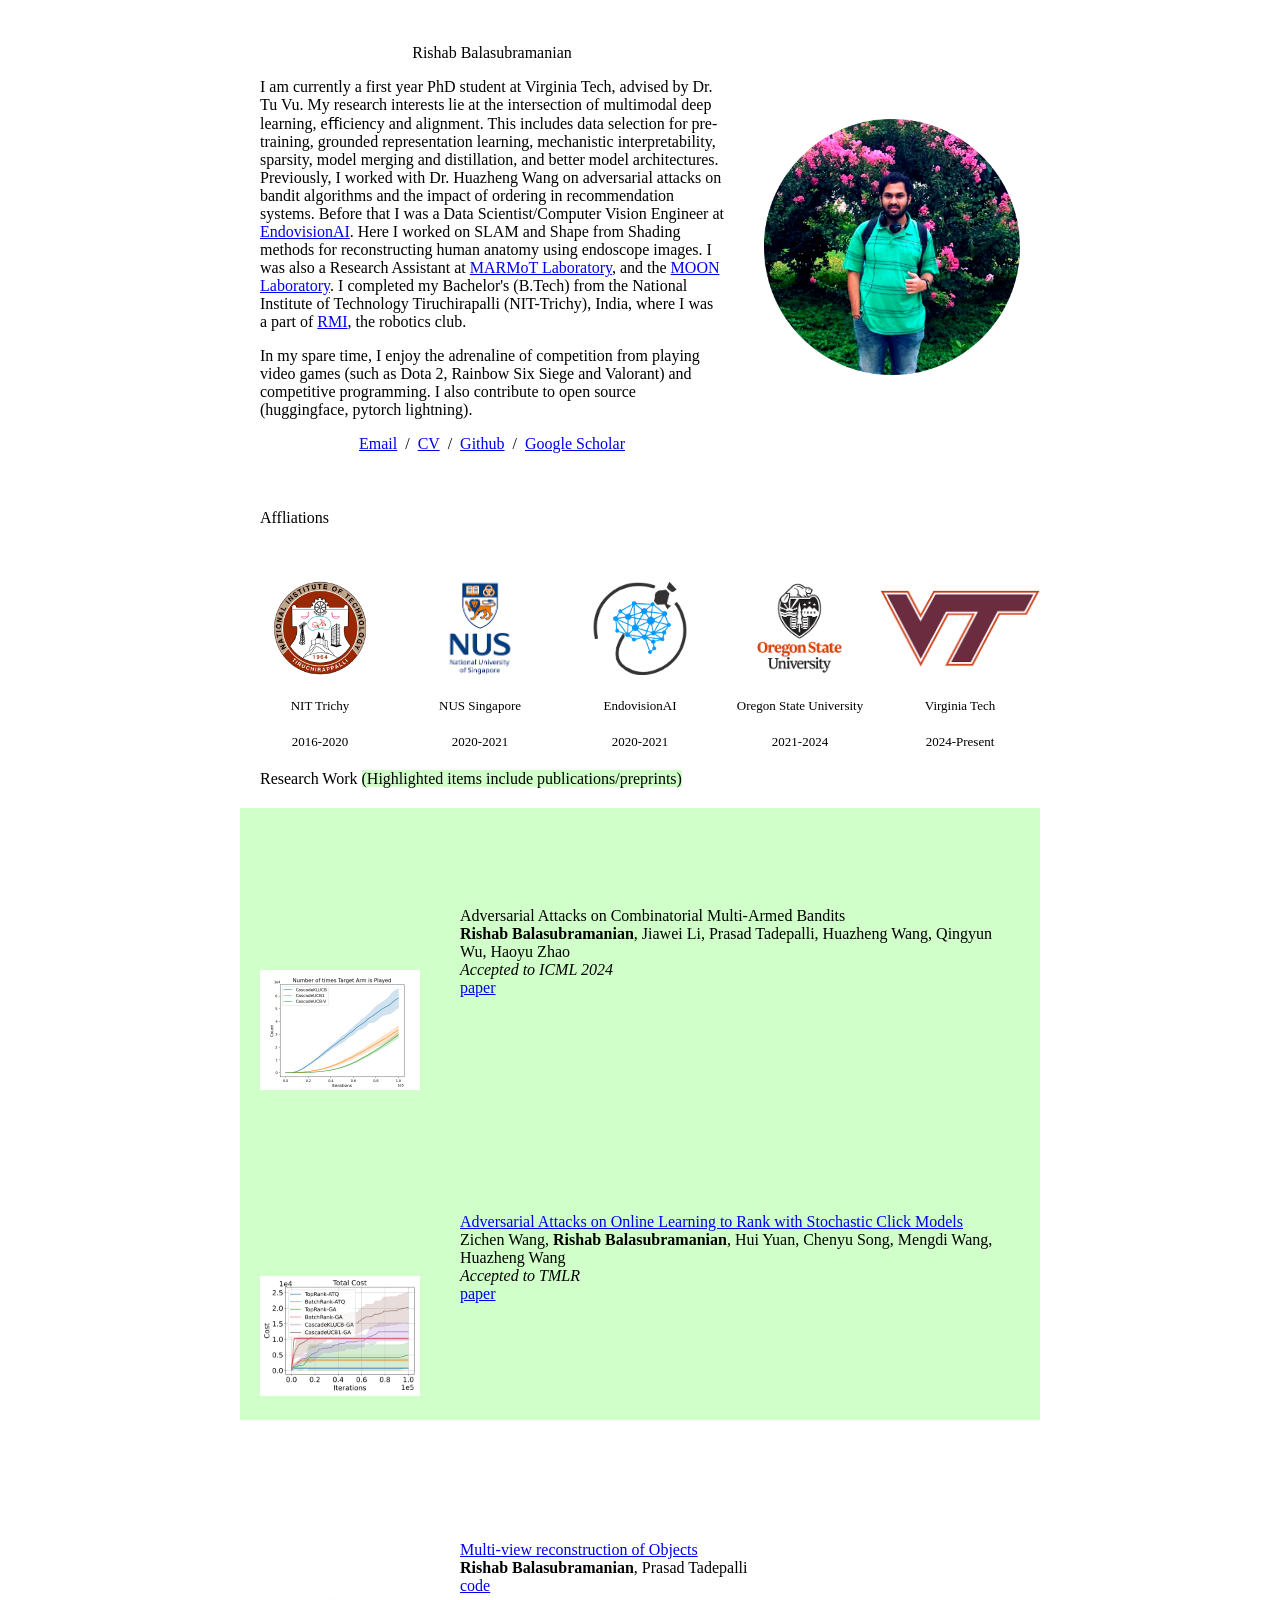
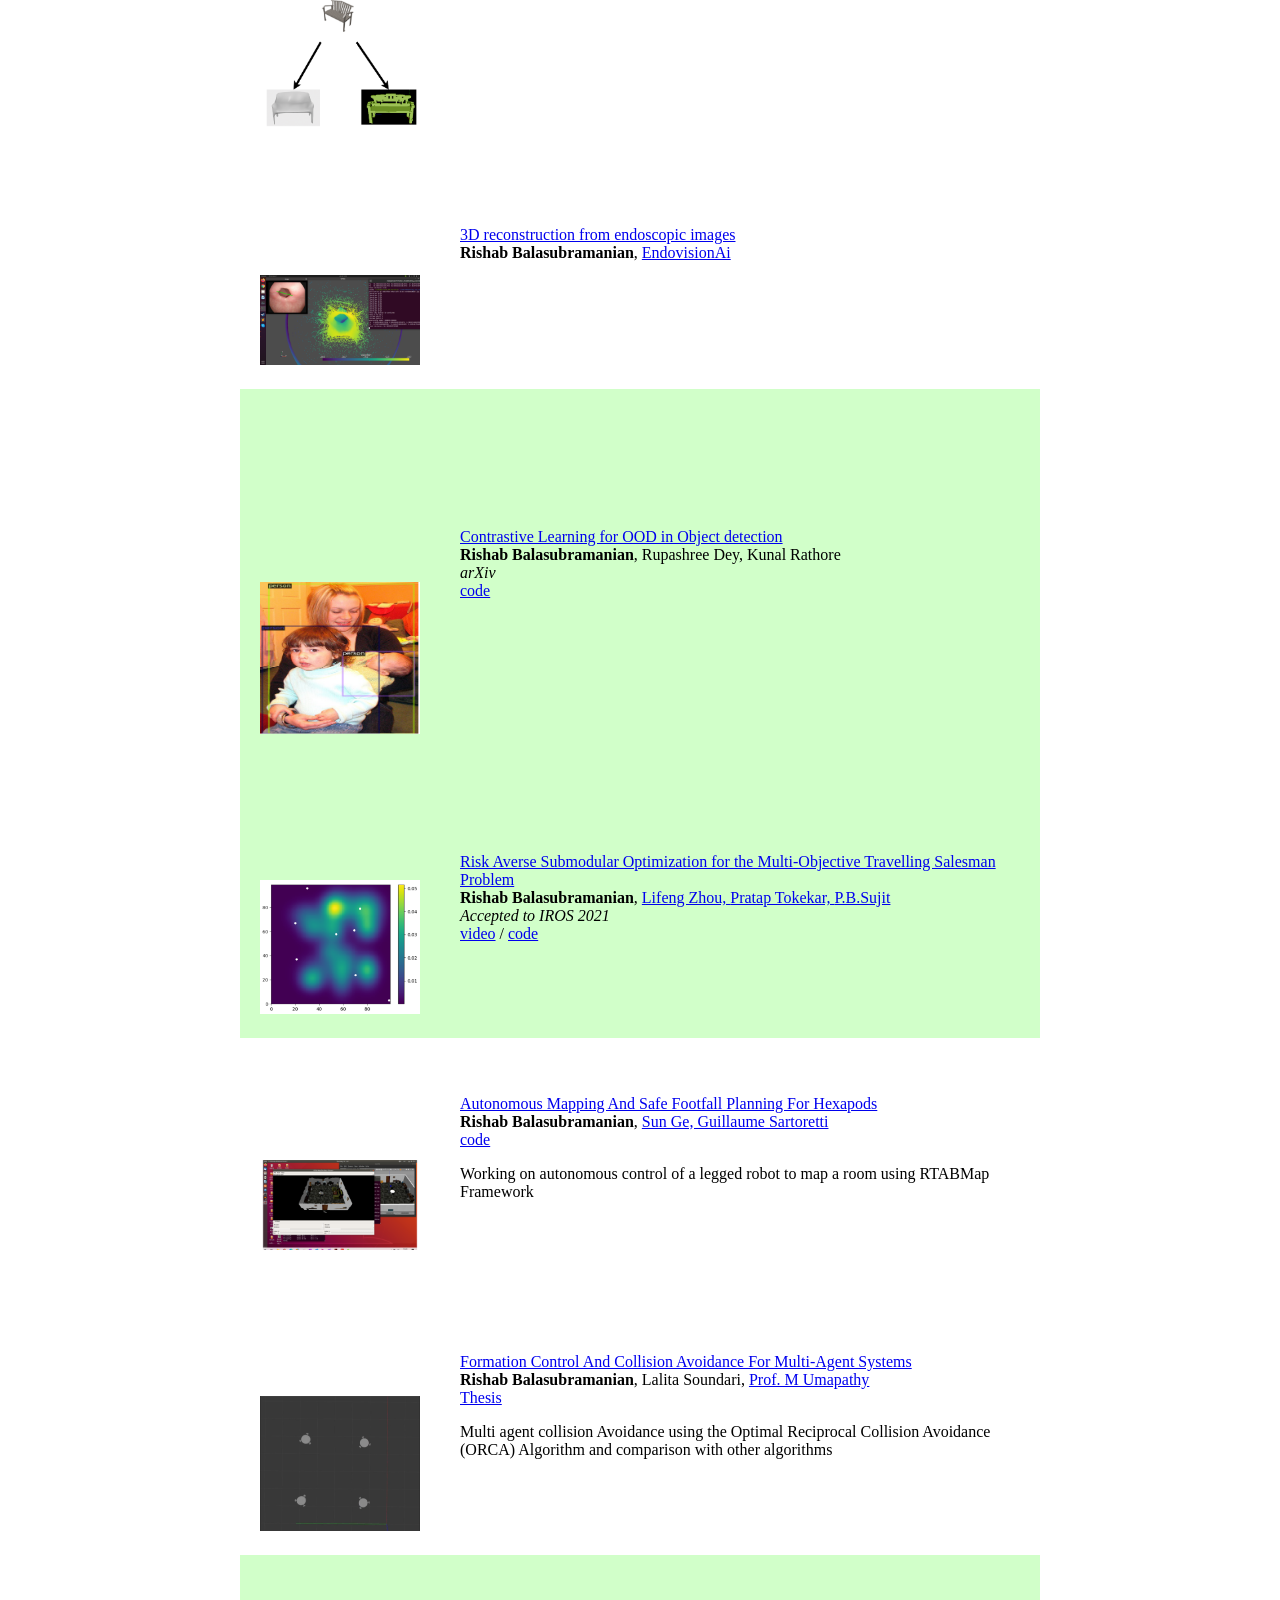
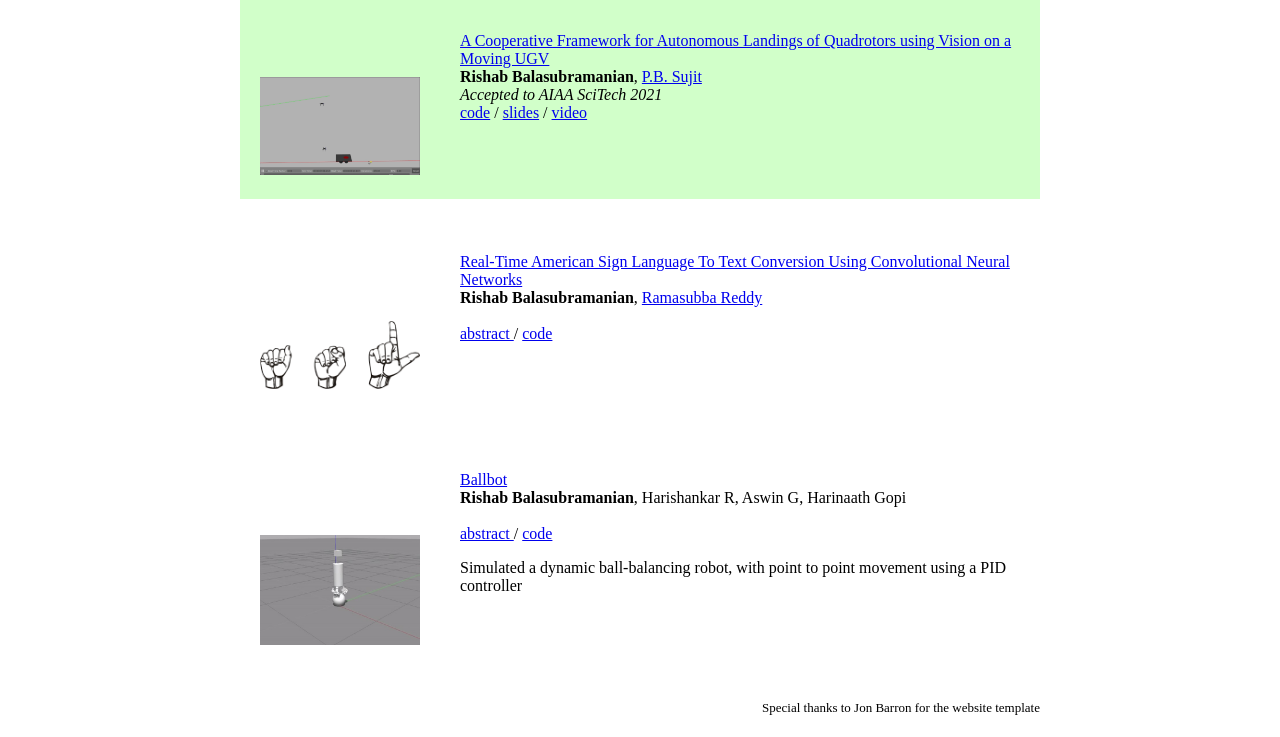
==== index.html @ e4af72b2 "Oct 14 2024" ====
<!DOCTYPE HTML>
<html lang="en"><head><meta http-equiv="Content-Type" content="text/html; charset=UTF-8">

  <title>Rishab Balasubramanian</title>

  <meta name="author" content="Rishab Balasubramanian">
  <meta name="viewport" content="width=device-width, initial-scale=1">

  <link rel="stylesheet" type="text/css" href="stylesheet.css">
  <!-- <link rel="icon" type="image/jpg" href="images/logo.jpg"> -->
</head>

<body>
  <table style="width:100%;max-width:800px;border:0px;border-spacing:0px;border-collapse:separate;margin-right:auto;margin-left:auto;"><tbody>
    <tr style="padding:0px">
      <td style="padding:0px">


        <!-- INTRO -->
        <table style="width:100%;border:0px;border-spacing:0px;border-collapse:separate;margin-right:auto;margin-left:auto;"><tbody>
          <tr style="padding:0px">
            <td style="padding:2.5%;width:63%;vertical-align:middle">
              <p style="text-align:center">
                <name>Rishab Balasubramanian</name>
              </p>
              <p>
                I am currently a first year PhD student at Virginia Tech, advised by Dr. Tu Vu. My research interests lie at the intersection of multimodal deep learning, eﬀiciency and alignment. This includes data selection for pre-training, grounded representation learning, mechanistic interpretability, sparsity, model merging and distillation, and better model architectures. Previously, I worked with Dr. Huazheng Wang on adversarial attacks on bandit algorithms and the impact of ordering in recommendation systems. Before that I was a Data Scientist/Computer Vision Engineer at <a href="https://endovisionai.com/">EndovisionAI</a>. Here I worked on SLAM and Shape from Shading methods for reconstructing human anatomy using endoscope images. I was also a Research Assistant at <a href="https://www.marmotlab.org/">MARMoT Laboratory</a>, and the <a href="https://sites.google.com/view/m00nlab/home?authuser=0">MOON Laboratory</a>. I completed my Bachelor's (B.Tech) from the National Institute of Technology Tiruchirapalli (NIT-Trichy), India, where I was a part of <a href="http://rmi.nitt.edu/">RMI</a>, the robotics club.
              </p>

              <p>
                In my spare time, I enjoy the adrenaline of competition from playing video games (such as Dota 2, Rainbow Six Siege and Valorant) and competitive programming. I also contribute to open source (huggingface, pytorch lightning).
              </p>
              <p style="text-align:center">
                <a href="mailto:rishab.edu@gmail.com">Email</a> &nbsp/&nbsp
                <a href="data/Resume_OnePage.pdf">CV</a> &nbsp/&nbsp
                <a href="https://github.com/rishabbala">Github</a> &nbsp/&nbsp
                <a href="https://scholar.google.com/citations?user=K5x0hwcAAAAJ&hl=en&authuser=2">Google Scholar</a>
              </p>
            </td>
            <td style="padding:2.5%;width:40%;max-width:40%">
              <a href="images/photo.png"><img style="width:100%;max-width:100%" alt="profile photo" src="images/photo-circle.png" class="hoverZoomLink"></a>
            </td>
          </tr>
        </tbody></table>


        <!-- Affliation -->
        <table style="width:100%;border:0px;border-spacing:0px;border-collapse:separate;margin-right:auto;margin-left:auto;"><tbody>
            <tr>
            <td style="padding:20px;width:100%;vertical-align:middle">
              <heading>Affliations</heading>
            </td>
          </tr>
        </tbody></table>
        
        <table align="left" width="100%" border="0" cellspacing="0" cellpadding="0">

            <tbody>
            <tr>
                <td width="20%" align="center">
                    <a href="https://www.nitt.edu/" target="_blank">
                    <img style="width:60%"  src="images/nitt.png"></a>
                </td>
                <td width="20%" align="center">
                    <a href="https://nus.edu.sg/" target="_blank">
                    <img style="width:60%"  src="images/nus.png"></a>
                </td>
                <td width="20%" align="center">
                    <a href="https://www.endovisionai.com/" target="_blank">
                    <img style="width:60%"  src="images/endovision.png"></a>
                </td>
                <td width="20%" align="center">
                    <a href="https://oregonstate.edu/" target="_blank">
                    <img style="width:60%"  src="images/osu.png"></a>
                </td>
                <td width="20%" align="center">
                  <a href="https://cs.vt.edu/" target="_blank">
                  <img style="width:100%"  src="images/vt.png"></a>
              </td>
            </tr>
            <br>
            <tr>
                <td width="20%" align="center"><font size="2">NIT Trichy<br><br>2016-2020</font></td>
                <td width="20%" align="center"><font size="2">NUS Singapore<br><br>2020-2021</font></td>
                <td width="20%" align="center"><font size="2">EndovisionAI<br><br>2020-2021</font></td>
                <td width="20%" align="center"><font size="2">Oregon State University<br><br>2021-2024</font></td>
                <td width="20%" align="center"><font size="2">Virginia Tech<br><br>2024-Present</font></td>
            </tr>
            
            </tbody>
        </table>


        <br>
        <table style="width:100%;border:0px;border-spacing:0px;border-collapse:separate;margin-right:auto;margin-left:auto;"><tbody>
            <tr>
            <td style="padding:20px;width:100%;vertical-align:middle">
              <heading>Research Work <span style="background-color: #d1ffc9">(Highlighted items include publications/preprints)</span></heading>
            </td>
          </tr>
        </tbody></table>
        <table style="width:100%;border:0px;border-spacing:0px;border-collapse:separate;margin-right:auto;margin-left:auto;"><tbody>

          <!-- Adversarial attacks on CMAB -->
          <tr onmouseout="cmab_stop()" onmouseover="cmab_start()" bgcolor="#d1ffc9">
            <td style="padding:20px;width:25%;vertical-align:middle">
              <div class="one">
                </br>
                <div class="two" id='cmab_image'><img style="width:100%"  src="images/cmab.png"></div>
                <img src='images/cmab.png' width=100%>
              </div>
              <script type="text/javascript">
                function cmab_start() {
                  document.getElementById('cmab_image').style.opacity = "1";
                }

                function cmab_stop() {
                  document.getElementById('cmab_image').style.opacity = "0";
                }
                cmab_stop()
              </script>
            </td>
            <td style="padding:20px;width:75%;vertical-align:middle">
              <!-- <a href="https://docs.google.com/presentation/d/1_Mc6pX0z-cFMsM52XdMcctElsjqp6Ver/edit#slide=id.p1"> -->
                <papertitle>Adversarial Attacks on Combinatorial Multi-Armed Bandits</papertitle>
              </a>
              <br>
              <strong>Rishab Balasubramanian</strong>,
              Jiawei Li, Prasad Tadepalli, Huazheng Wang, Qingyun Wu, Haoyu Zhao
              <br>
              <i>Accepted to ICML 2024</i>
              <br>
              <a href="https://openreview.net/pdf?id=0tPBk24xNj">paper</a>
              <br>
              <br>
            </td>
          </tr>


          <!-- Adversarial attack on stochastic click models -->
          <tr onmouseout="ck_mode_stop()" onmouseover="ck_mode_start()" bgcolor="#d1ffc9">
            <td style="padding:20px;width:25%;vertical-align:middle">
              <div class="one">
                </br>
                <div class="two" id='ck_mode_image'><img style="width:100%"  src="images/click_model.png"></div>
                <img src='images/click_model.png' width=100%>
              </div>
              <script type="text/javascript">
                function ck_mode_start() {
                  document.getElementById('ck_mode_image').style.opacity = "1";
                }

                function ck_mode_stop() {
                  document.getElementById('ck_mode_image').style.opacity = "0";
                }
                ck_mode_stop()
              </script>
            </td>
            <td style="padding:20px;width:75%;vertical-align:middle">
              <a href="https://arxiv.org/abs/2305.19218">
                <papertitle>Adversarial Attacks on Online Learning to Rank with Stochastic Click Models</papertitle>
              </a>
              <br>Zichen Wang, 
              <strong>Rishab Balasubramanian</strong>,
              Hui Yuan, Chenyu Song, Mengdi Wang, Huazheng Wang
              <br>
              <i>Accepted to TMLR</i>
              <br>
              <a href="https://openreview.net/pdf?id=BKwGowR0Bt">paper</a>
              <br>
              <br>
            </td>
          </tr>


          <!-- Mesh/Voxel Gen -->
          <tr onmouseout="mvr_stop()" onmouseover="mvr_start()">
            <td style="padding:20px;width:25%;vertical-align:middle">
              <div class="one">
                </br>
                <div class="two" id='mvr_image'><img style="width:100%"  src="images/3dr2n2_2.png"></div>
                <img src='images/3dr2n2_2.png' width=100%>
              </div>
              <script type="text/javascript">
                function mvr_start() {
                  document.getElementById('mvr_image').style.opacity = "1";
                }

                function mvr_stop() {
                  document.getElementById('mvr_image').style.opacity = "0";
                }
                mvr_stop()
              </script>
            </td>
            <td style="padding:20px;width:75%;vertical-align:middle">
              <a href="https://docs.google.com/presentation/d/1_Mc6pX0z-cFMsM52XdMcctElsjqp6Ver/edit#slide=id.p1">
                <papertitle>Multi-view reconstruction of Objects</papertitle>
              </a>
              <br>
              <strong>Rishab Balasubramanian</strong>,
              Prasad Tadepalli
              <br>
              <a href="https://github.com/rishabbala/Pytorch-3D-R2N2">code</a>
              <br>
              <br>
              <br>
            </td>
          </tr>

          <!-- 3D reconstruction -->
          <tr onmouseout="recon_stop()" onmouseover="recon_start()">
            <td style="padding:20px;width:25%;vertical-align:middle">
              <div class="one">
                </br>
                <div class="two" id='recon_image'><video  width="100%"  muted autoplay loop>
                <source src="images/recon_demo.mp4" type="video/mp4">
                Your browser does not support the video tag.
                </video></div>
                <img src='images/recon.png' width=100%>
              </div>
              <script type="text/javascript">
                function recon_start() {
                  document.getElementById('recon_image').style.opacity = "1";
                }

                function recon_stop() {
                  document.getElementById('recon_image').style.opacity = "0";
                }
                recon_stop()
              </script>
            </td>
            <td style="padding:20px;width:75%;vertical-align:middle">
              <a href="webpages/3d_recon.html">
                <papertitle>3D reconstruction from endoscopic images</papertitle>
              </a>
              <br>
              <strong>Rishab Balasubramanian</strong>,
              <a href="https://endovisionai.com/">EndovisionAi</a>
              <br>
              <br>
              <br>
              <br>
            </td>
          </tr>


          <!-- Contrastive Learning for OOD in Object detection -->
          <tr onmouseout="contrastive_stop()" onmouseover="contrastive_start()" bgcolor="#d1ffc9">
            <td style="padding:20px;width:25%;vertical-align:middle">
              <div class="one">
                </br>
                <div class="two" id='contrastive_image'><img style="width:100%"  src="images/contrastive.png"></div>
                <img src='images/contrastive.png' width=100%>
              </div>
              <script type="text/javascript">
                function contrastive_start() {
                  document.getElementById('contrastive_image').style.opacity = "1";
                }

                function contrastive_stop() {
                  document.getElementById('contrastive_image').style.opacity = "0";
                }
                contrastive_stop()
              </script>
            </td>
            <td style="padding:20px;width:75%;vertical-align:middle">
              <a href="https://arxiv.org/abs/2208.06083">
                <papertitle>Contrastive Learning for OOD in Object detection</papertitle>
              </a>
              <br>
              <strong>Rishab Balasubramanian</strong>,
              Rupashree Dey, Kunal Rathore
              <br>
              <i>arXiv</i>
              <br>
              <a href="https://github.com/rishabbala/Contrastive_Learning_For_Object_Detection">code</a>
              <br>
              <br>
            </td>
          </tr>


          <!-- Risk Aware TSP -->
          <tr onmouseout="tsp_stop()" onmouseover="tsp_start()" bgcolor="#d1ffc9">
            <td style="padding:20px;width:25%;vertical-align:middle">
              <div class="one">
                </br>
                <div class="two" id='tsp_image'><video  width="100%" muted autoplay loop>
                <source src="images/tsp.mp4" type="video/mp4">
                Your browser does not support the video tag.
                </video></div>
                <img src='images/tsp.png' width=100%>
              </div>
              <script type="text/javascript">
                function tsp_start() {
                  document.getElementById('tsp_image').style.opacity = "1";
                }

                function tsp_stop() {
                  document.getElementById('tsp_image').style.opacity = "0";
                }
                tsp_stop()
              </script>
            </td>
            <td style="padding:20px;width:75%;vertical-align:middle">
              <a href="https://arxiv.org/abs/2011.01095">
                <papertitle>Risk Averse Submodular Optimization for the Multi-Objective Travelling Salesman Problem</papertitle>
              </a>
              <br>
              <strong>Rishab Balasubramanian</strong>,
              <a href="https://lfzhou917.github.io/">Lifeng Zhou, </a>
              <a href="https://tokekar.com/">Pratap Tokekar, </a>
              <a href="https://eecs.iiserb.ac.in/faculty_profile.php?id=OQ==&lname=c3VqaXQ=">P.B.Sujit</a>
              <br>
              <em>Accepted to IROS 2021</em>
              <br>
              <a href="https://drive.google.com/file/d/1enEaAZZIVq4uoyVOR9-MiQPVb8u8MLgB/view?usp=drive_link">video</a> /
              <a href="https://github.com/rishabbala/Risk-Aware-TSP">code</a>
          </tr>

          <!-- Hexapod -->
          <tr onmouseout="rtab_stop()" onmouseover="rtab_start()">
            <td style="padding:20px;width:25%;vertical-align:middle">
              <div class="one">
                </br>
                <div class="two" id='rtab_image'><video  width="100%"  muted autoplay loop>
                <source src="images/rtabmap.mp4" type="video/mp4">
                Your browser does not support the video tag.
                </video></div>
                <img src='images/rtabmap1.png' width=100%>
              </div>
              <script type="text/javascript">
                function rtab_start() {
                  document.getElementById('rtab_image').style.opacity = "1";
                }

                function rtab_stop() {
                  document.getElementById('rtab_image').style.opacity = "0";
                }
                rtab_stop()
              </script>
            </td>
            <td style="padding:20px;width:75%;vertical-align:middle">
              <a href="webpages/rtabmap.html">
                <papertitle>Autonomous Mapping And Safe Footfall Planning For Hexapods</papertitle>
              </a>
              <br>
              <strong>Rishab Balasubramanian</strong>,
              <a href="https://www.marmotlab.org/people.html">Sun Ge, Guillaume Sartoretti</a>
              <br>
              <a href="https://github.com/Bibbidi-Babbidi-Boo/Hexapod-SLAM">code</a>
              <br>
              <p>Working on autonomous control of a legged robot to map a room using RTABMap Framework</p>
            </td>
          </tr>

          <!-- ORCA -->
          <tr onmouseout="orca_stop()" onmouseover="orca_start()">
            <td style="padding:20px;width:25%;vertical-align:middle">
              <div class="one">
              </br>
                <div class="two" id='orca_image'><video width=100%  muted autoplay loop>
                <source src="images/4_bot.mp4" type="video/mp4">
                Your browser does not support the video tag.
                </video></div>
                <img src='images/4_bot.png' width="100%">
              </div>
              <script type="text/javascript">
                function orca_start() {
                  document.getElementById('orca_image').style.opacity = "1";
                }

                function orca_stop() {
                  document.getElementById('orca_image').style.opacity = "0";
                }
                orca_stop()
              </script>
            </td>
            <td style="padding:20px;width:75%;vertical-align:middle">
              <a href="webpages/orca.html">
                <papertitle>Formation Control And Collision Avoidance For Multi-Agent Systems</papertitle>
              </a>
              <br>
              <strong>Rishab Balasubramanian</strong>,
              <a>Lalita Soundari</a>,
              <a href="https://www.nitt.edu/home/academics/departments/ice/faculty/professors/umapathy/">Prof. M Umapathy</a>
              <br>
              <a href="https://github.com/Bibbidi-Babbidi-Boo/Swarm_formation_control/blob/master/main.pdf">Thesis</a>
              <p></p>
              <p>Multi agent collision Avoidance using the Optimal Reciprocal Collision Avoidance (ORCA) Algorithm and comparison with other algorithms</p>
            </td>
          </tr>

          <!-- SDRE -->
          <tr onmouseout="sdre_stop()" onmouseover="sdre_start()"  bgcolor="#d1ffc9">
            <td style="padding:20px;width:25%;vertical-align:middle">
              <div class="one">
                </br>
                <div class="two" id='sdre_image'><video  width="100%" muted autoplay loop>
                <source src="images/two_agent_land_no_crash_20.mp4" type="video/mp4">
                Your browser does not support the video tag.
                </video></div>
                <img src='images/two_agent_no_crash.png' width=100%>
              </div>
              <script type="text/javascript">
                function sdre_start() {
                  document.getElementById('sdre_image').style.opacity = "1";
                }

                function sdre_stop() {
                  document.getElementById('sdre_image').style.opacity = "0";
                }
                sdre_stop()
              </script>
            </td>
            <td style="padding:20px;width:75%;vertical-align:middle">
              <a href="https://arc.aiaa.org/doi/abs/10.2514/6.2021-1880">
                <papertitle>A Cooperative Framework for Autonomous Landings of Quadrotors using Vision on a Moving UGV</papertitle>
              </a>
              <br>
              <strong>Rishab Balasubramanian</strong>,
              <a href="https://eecs.iiserb.ac.in/faculty_profile.php?id=OQ==&lname=c3VqaXQ=">P.B. Sujit</a>
              <br>
              <em>Accepted to AIAA SciTech 2021</em>
              <br>
              <a href="https://github.com/Bibbidi-Babbidi-Boo/SDRE-based-Cooperative-UAV-Landing-on-High-speed-targets">code</a> /
              <a href="https://drive.google.com/file/d/1cGH-qz4Ma5or8YGSOUNxVn9yl9IOdUs9/view?usp=drive_link">slides</a> /
              <a href="https://drive.google.com/file/d/1xKIcKVUNTNxpr2m7UbXNa72MOtT5KCh7/view?usp=drive_link">video</a>
            </td>
          </tr>

          <!-- ASL -->
          <tr onmouseout="asl_stop()" onmouseover="asl_start()">
            <td style="padding:20px;width:25%;vertical-align:middle">
              <div class="one">
              </br>
                <div class="two" id='asl_image'><video width=160  muted autoplay loop>
                <source src="images/asl_clear_back.mp4" type="video/mp4">
                Your browser does not support the video tag.
                </video></div>
                <img src='images/asl.png' width="160">
              </div>
              <script type="text/javascript">
                function asl_start() {
                  document.getElementById('asl_image').style.opacity = "1";
                }

                function asl_stop() {
                  document.getElementById('asl_image').style.opacity = "0";
                }
                asl_stop()
              </script>
            </td>
            <td style="padding:20px;width:75%;vertical-align:middle">
              <a href="webpages/asl.html">
                <papertitle>Real-Time American Sign Language To Text Conversion Using Convolutional Neural Networks</papertitle>
              </a>
              <br>
              <strong>Rishab Balasubramanian</strong>,
              <a href="http://apm.iitm.ac.in/biomedical/prof.Reddy/index.html">Ramasubba Reddy</a>
              <br>
              <br>
              <a href="https://drive.google.com/file/d/1RuTZp9CnLjQAjBO49qSd_nImj2liiyG4/view?usp=sharing">abstract </a>/
              <a href="https://github.com/Bibbidi-Babbidi-Boo/ASL-Text-Converter">code</a>
              <p></p>
            </td>
          </tr>

          <tr onmouseout="bb_stop()" onmouseover="bb_start()">
            <td style="padding:20px;width:25%;vertical-align:middle">
              <div class="one">
              </br>
                <div class="two" id='bb_image'><video width=160  muted autoplay loop>
                <source src="images/bb1.mp4" type="video/mp4">
                Your browser does not support the video tag.
                </video></div>
                <img src='images/bb2.jpg' width="160"; height="110">
              </div>
              <script type="text/javascript">
                function bb_start() {
                  document.getElementById('bb_image').style.opacity = "1";
                }

                function bb_stop() {
                  document.getElementById('bb_image').style.opacity = "0";
                }
                bb_stop()
              </script>
            </td>
            <td style="padding:20px;width:75%;vertical-align:middle">
              <a href="webpages/bb.html">
                <papertitle>Ballbot</papertitle>
              </a>
              <br>
              <strong>Rishab Balasubramanian</strong>,
              <a>Harishankar R, Aswin G, Harinaath Gopi</a>
              <br>
              <br>
              <a href="https://drive.google.com/file/d/1MpAlcpipBu6FWh2BvEPapxPjTp6kdsql/view?usp=sharing">abstract </a>/
              <a href="https://github.com/Bibbidi-Babbidi-Boo/Ballbot">code</a>
              <p></p>
              <p>Simulated a dynamic ball-balancing robot, with point to point movement using a PID controller</p>
            </td>
          </tr>

        </tbody></table>
        <table style="width:100%;border:0px;border-spacing:0px;border-collapse:separate;margin-right:auto;margin-left:auto;"><tbody>
          <tr>
            <td style="padding:0px">
              <br>
              <p style="text-align:right;font-size:small;">
                Special thanks to Jon Barron for the website template
              </p>
            </td>
          </tr>
        </tbody></table>
      </td>
    </tr>
  </table>
</body>

</html>
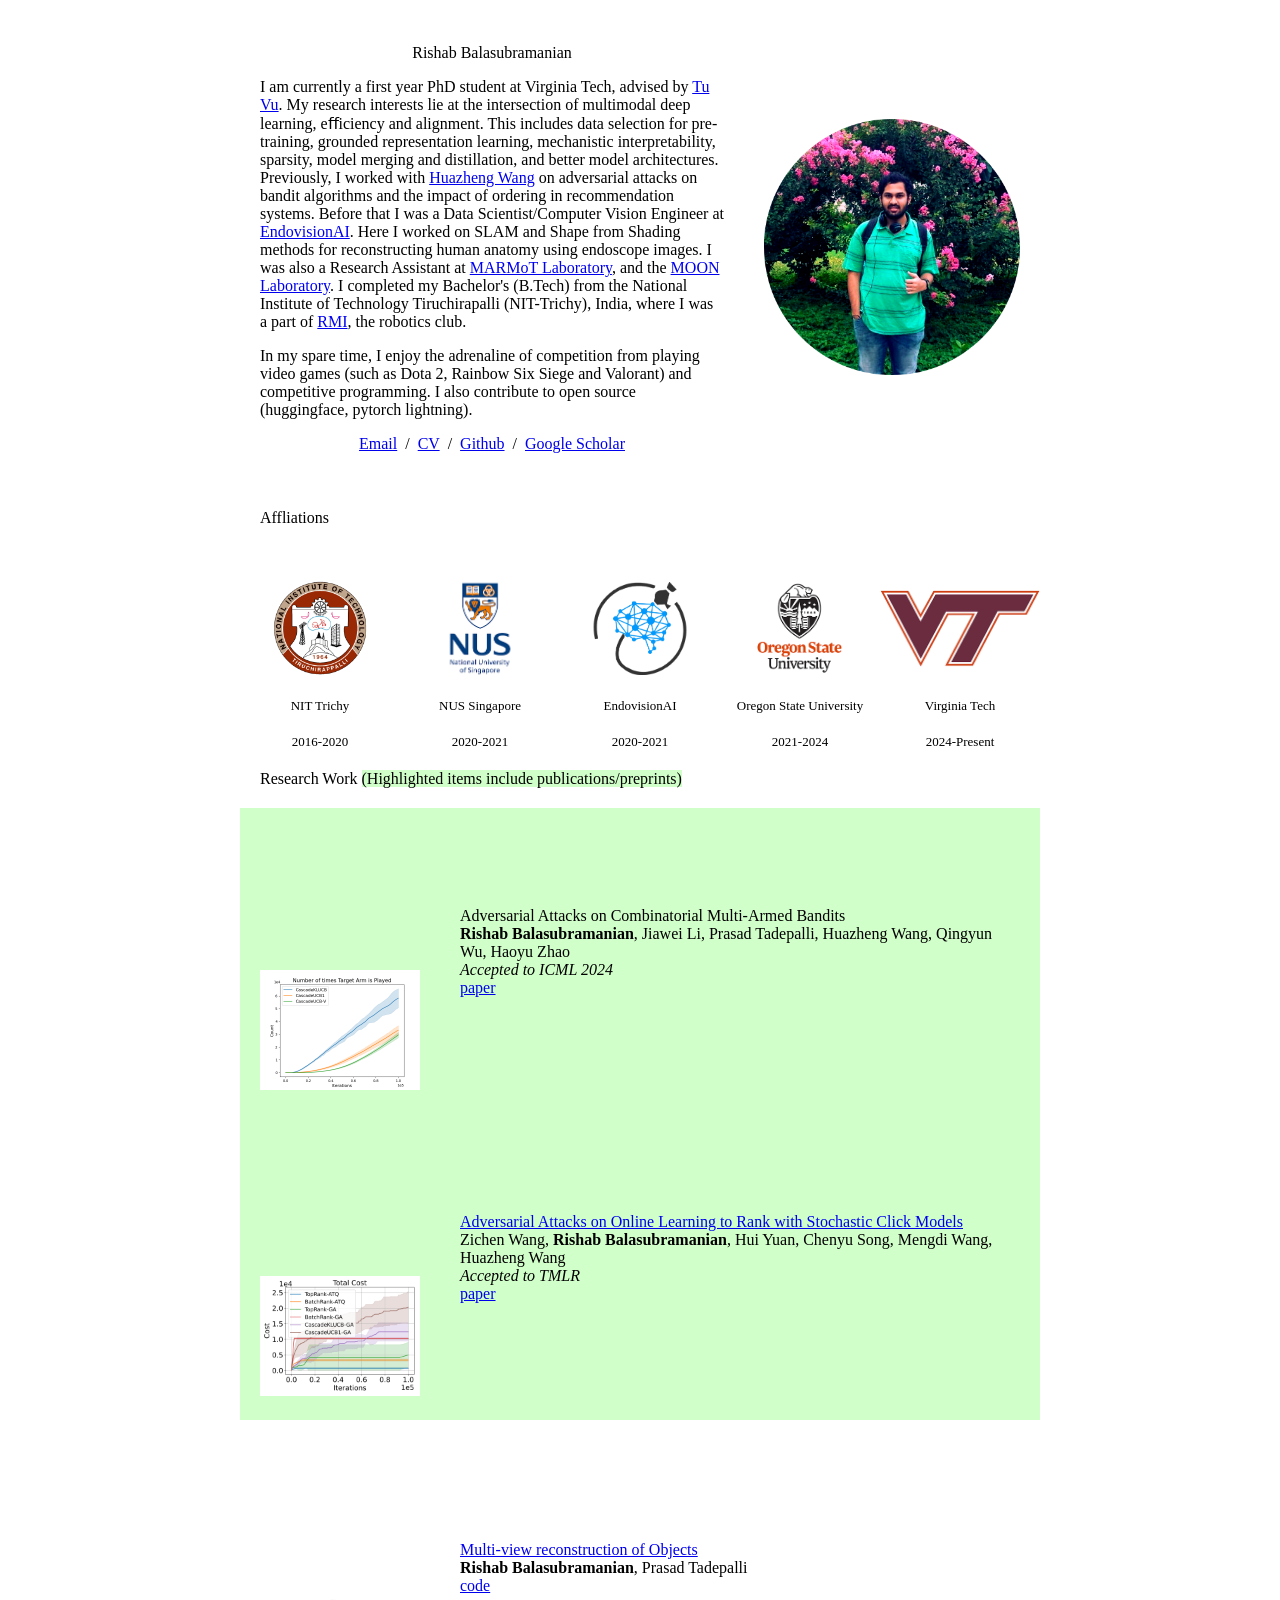
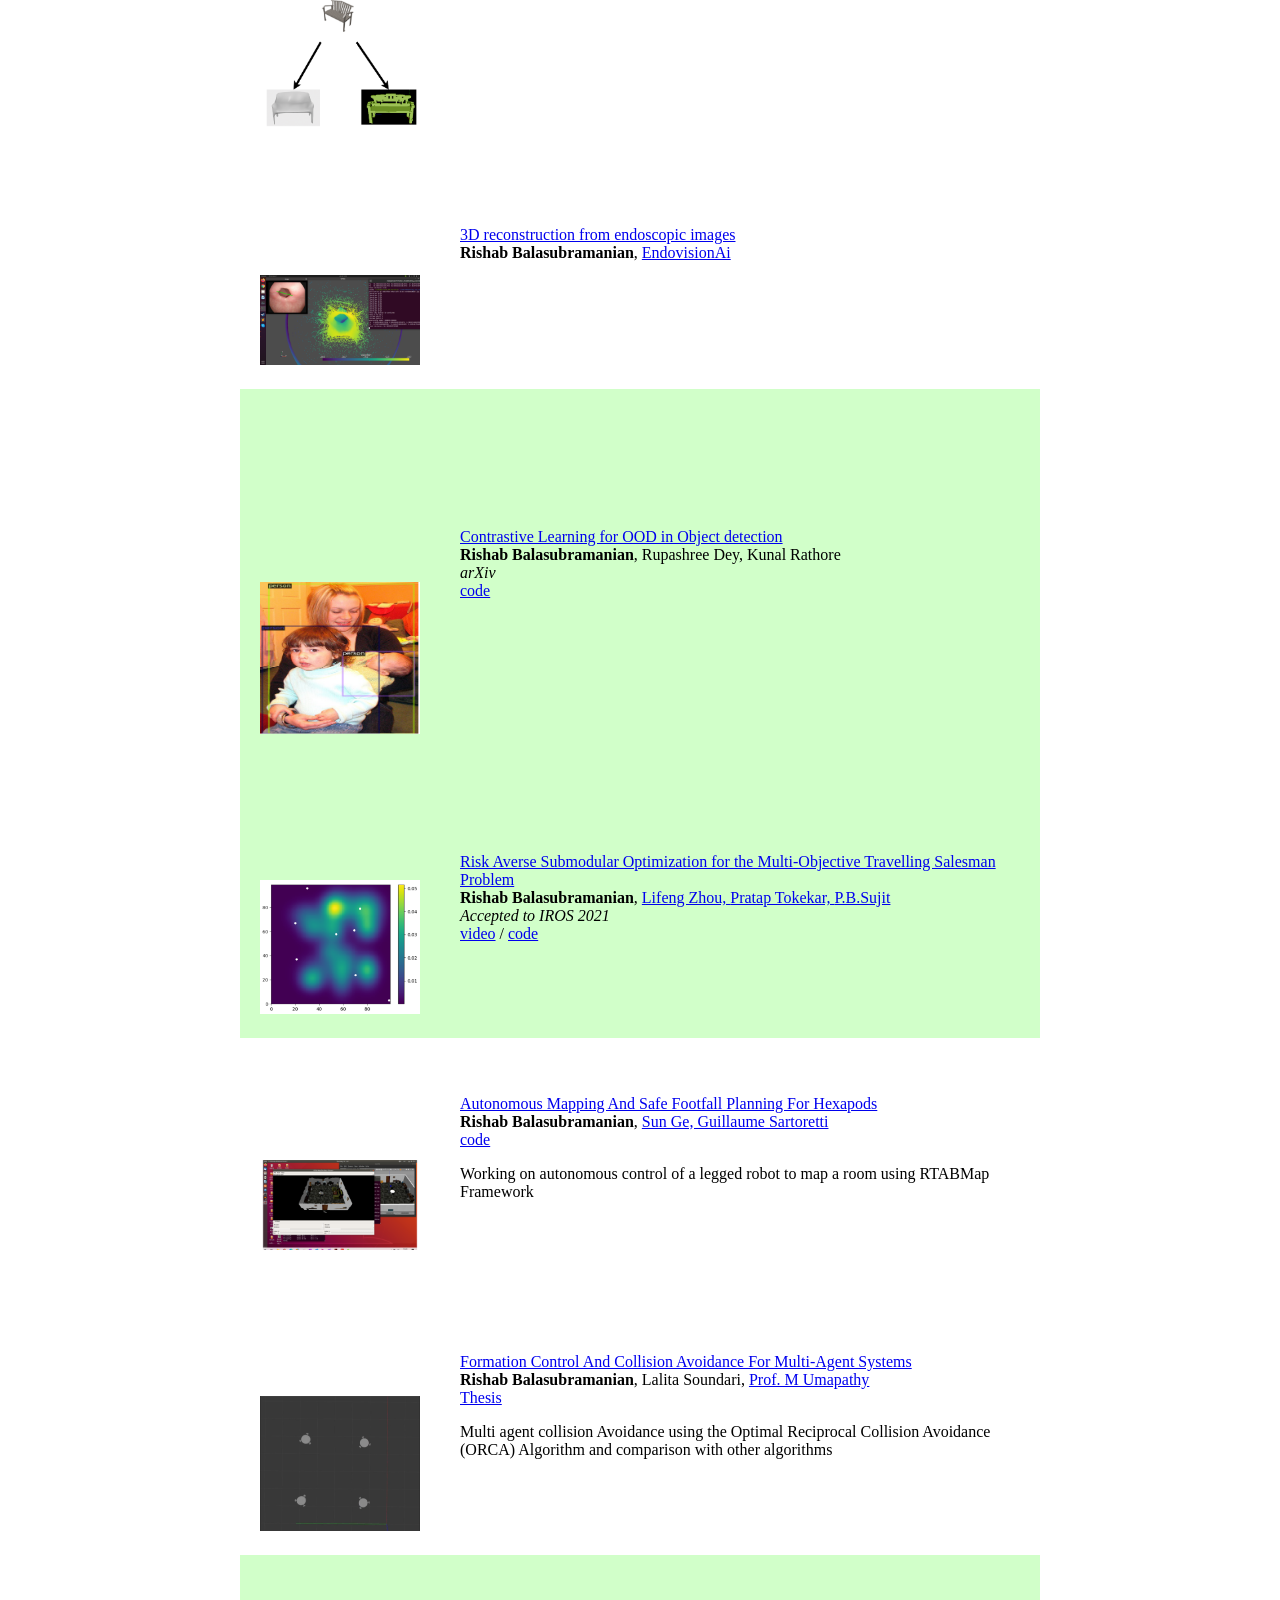
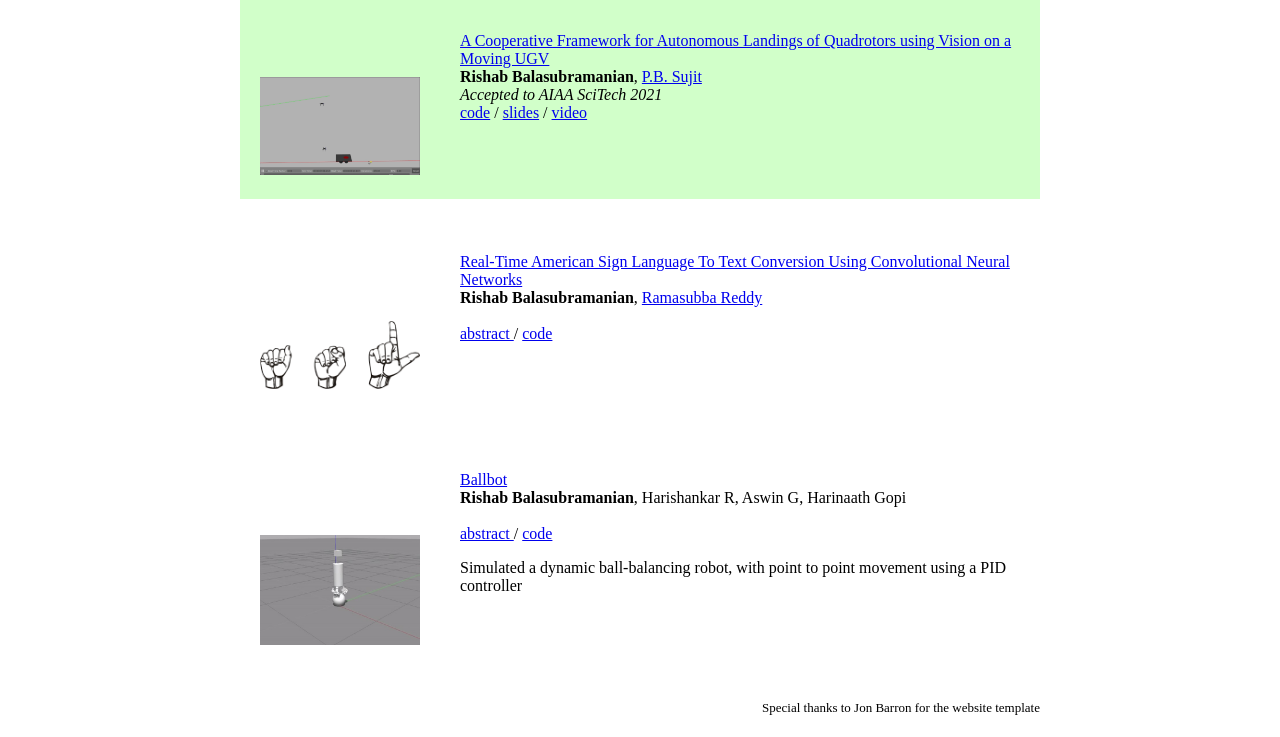
==== commit ddb14efd: "Oct 14 2024" ====
--- a/index.html
+++ b/index.html
@@ -24,7 +24,7 @@
                 <name>Rishab Balasubramanian</name>
               </p>
               <p>
-                I am currently a first year PhD student at Virginia Tech, advised by Dr. Tu Vu. My research interests lie at the intersection of multimodal deep learning, eﬀiciency and alignment. This includes data selection for pre-training, grounded representation learning, mechanistic interpretability, sparsity, model merging and distillation, and better model architectures. Previously, I worked with Dr. Huazheng Wang on adversarial attacks on bandit algorithms and the impact of ordering in recommendation systems. Before that I was a Data Scientist/Computer Vision Engineer at <a href="https://endovisionai.com/">EndovisionAI</a>. Here I worked on SLAM and Shape from Shading methods for reconstructing human anatomy using endoscope images. I was also a Research Assistant at <a href="https://www.marmotlab.org/">MARMoT Laboratory</a>, and the <a href="https://sites.google.com/view/m00nlab/home?authuser=0">MOON Laboratory</a>. I completed my Bachelor's (B.Tech) from the National Institute of Technology Tiruchirapalli (NIT-Trichy), India, where I was a part of <a href="http://rmi.nitt.edu/">RMI</a>, the robotics club.
+                I am currently a first year PhD student at Virginia Tech, advised by <a href="https://tuvllms.github.io/">Tu Vu</a>. My research interests lie at the intersection of multimodal deep learning, eﬀiciency and alignment. This includes data selection for pre-training, grounded representation learning, mechanistic interpretability, sparsity, model merging and distillation, and better model architectures. Previously, I worked with <a href="https://huazhengwang.github.io/">Huazheng Wang</a> on adversarial attacks on bandit algorithms and the impact of ordering in recommendation systems. Before that I was a Data Scientist/Computer Vision Engineer at <a href="https://endovisionai.com/">EndovisionAI</a>. Here I worked on SLAM and Shape from Shading methods for reconstructing human anatomy using endoscope images. I was also a Research Assistant at <a href="https://www.marmotlab.org/">MARMoT Laboratory</a>, and the <a href="https://sites.google.com/view/m00nlab/home?authuser=0">MOON Laboratory</a>. I completed my Bachelor's (B.Tech) from the National Institute of Technology Tiruchirapalli (NIT-Trichy), India, where I was a part of <a href="http://rmi.nitt.edu/">RMI</a>, the robotics club.
               </p>
 
               <p>
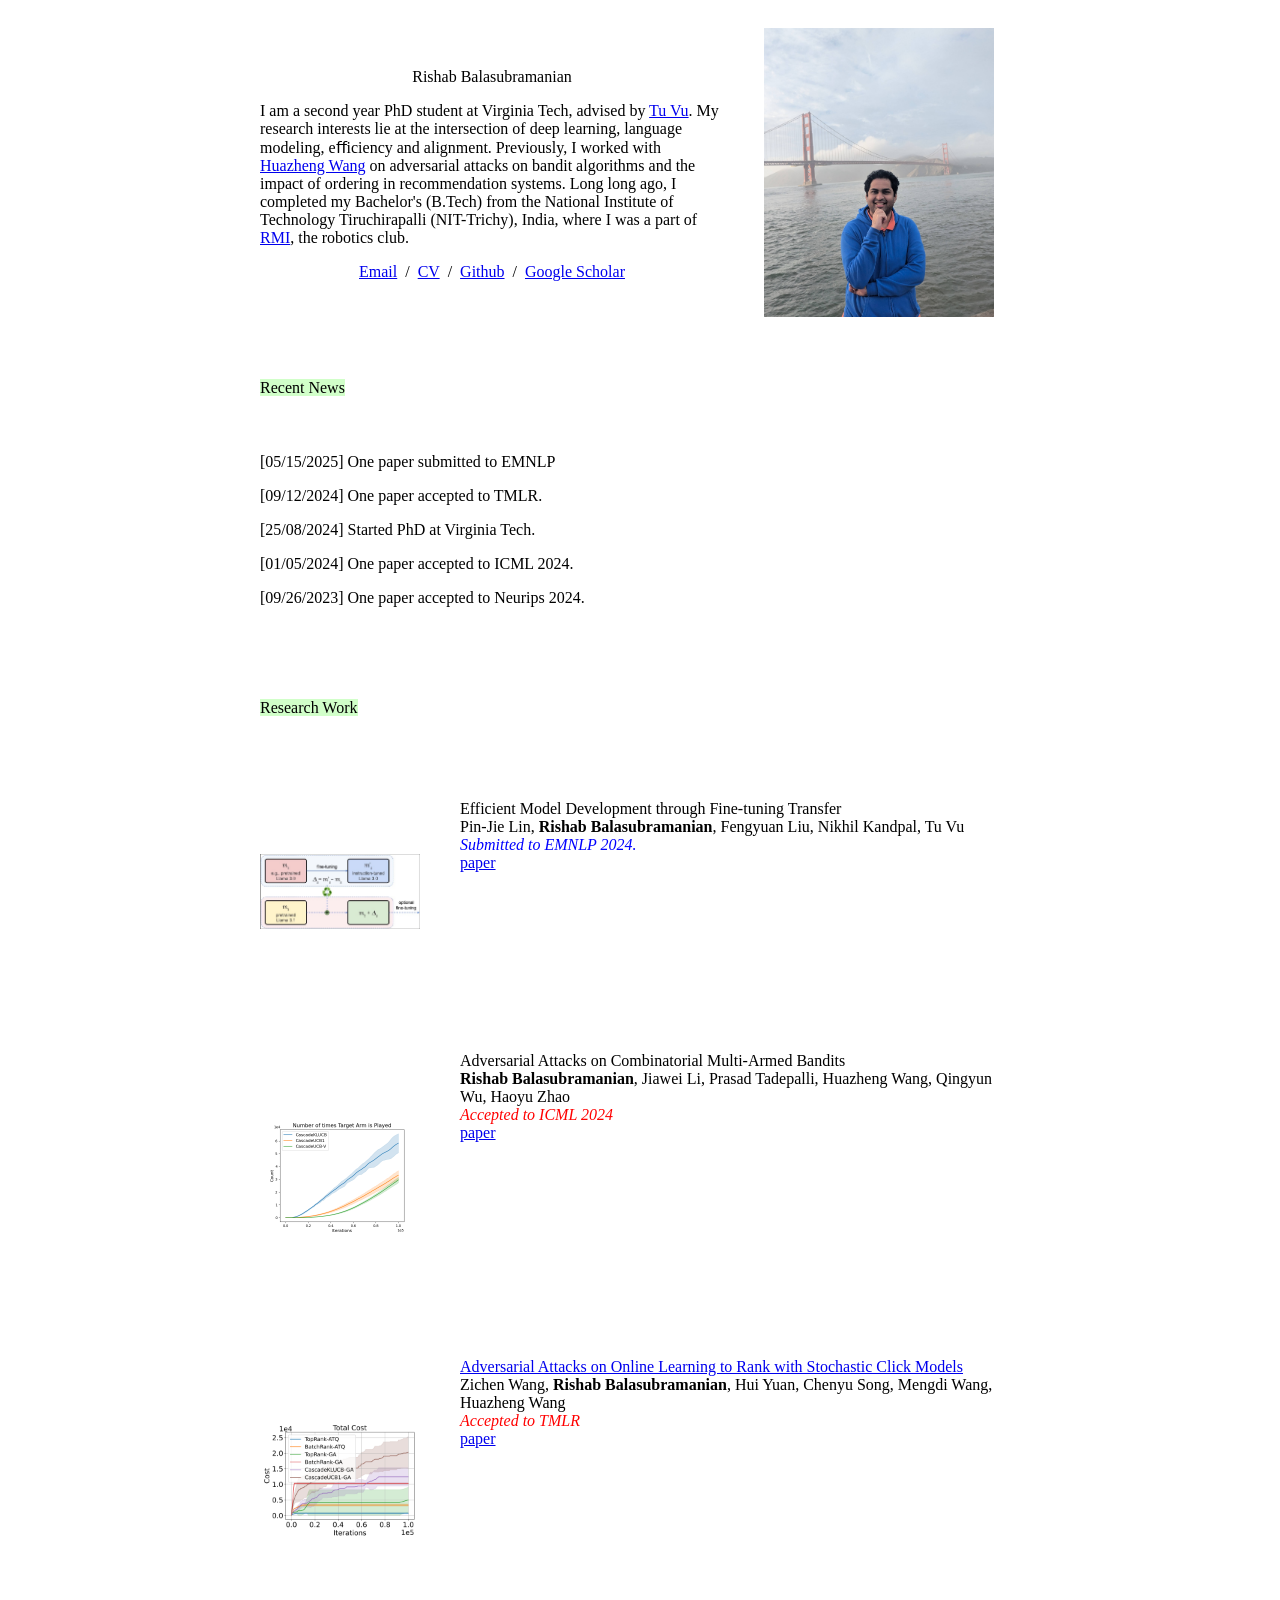
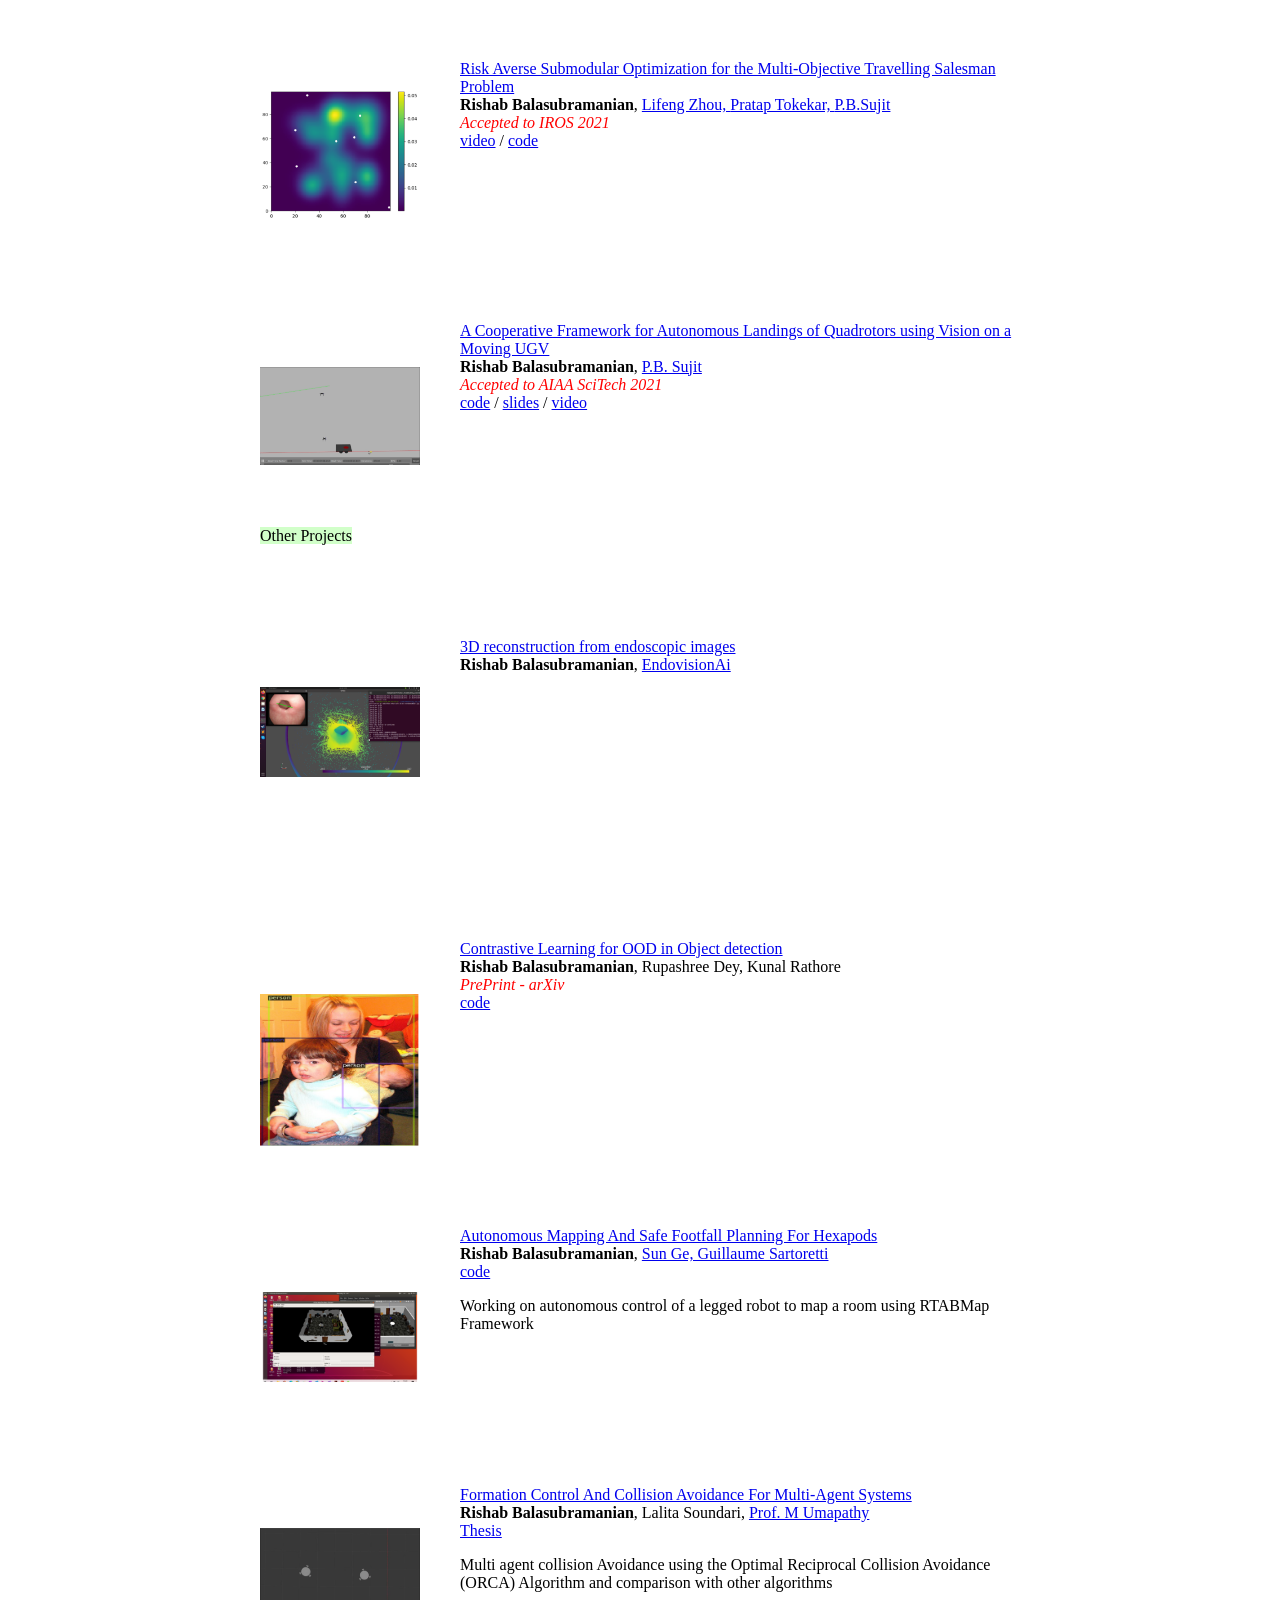
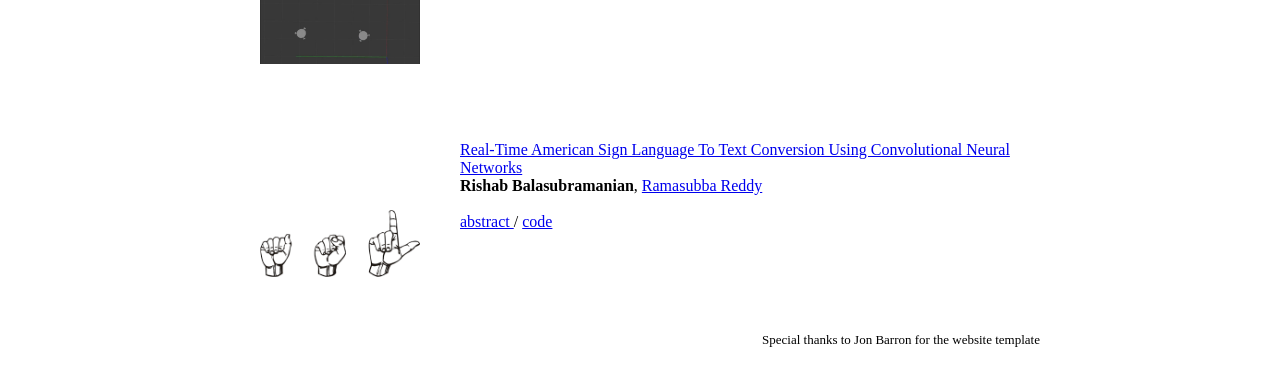
==== commit 511a2a3f: "Jul 26 2025" ====
--- a/index.html
+++ b/index.html
@@ -12,510 +12,469 @@
 
 <body>
   <table style="width:100%;max-width:800px;border:0px;border-spacing:0px;border-collapse:separate;margin-right:auto;margin-left:auto;"><tbody>
-    <tr style="padding:0px">
-      <td style="padding:0px">
-
-
-        <!-- INTRO -->
-        <table style="width:100%;border:0px;border-spacing:0px;border-collapse:separate;margin-right:auto;margin-left:auto;"><tbody>
-          <tr style="padding:0px">
-            <td style="padding:2.5%;width:63%;vertical-align:middle">
-              <p style="text-align:center">
-                <name>Rishab Balasubramanian</name>
-              </p>
-              <p>
-                I am currently a first year PhD student at Virginia Tech, advised by <a href="https://tuvllms.github.io/">Tu Vu</a>. My research interests lie at the intersection of multimodal deep learning, eﬀiciency and alignment. This includes data selection for pre-training, grounded representation learning, mechanistic interpretability, sparsity, model merging and distillation, and better model architectures. Previously, I worked with <a href="https://huazhengwang.github.io/">Huazheng Wang</a> on adversarial attacks on bandit algorithms and the impact of ordering in recommendation systems. Before that I was a Data Scientist/Computer Vision Engineer at <a href="https://endovisionai.com/">EndovisionAI</a>. Here I worked on SLAM and Shape from Shading methods for reconstructing human anatomy using endoscope images. I was also a Research Assistant at <a href="https://www.marmotlab.org/">MARMoT Laboratory</a>, and the <a href="https://sites.google.com/view/m00nlab/home?authuser=0">MOON Laboratory</a>. I completed my Bachelor's (B.Tech) from the National Institute of Technology Tiruchirapalli (NIT-Trichy), India, where I was a part of <a href="http://rmi.nitt.edu/">RMI</a>, the robotics club.
-              </p>
-
-              <p>
-                In my spare time, I enjoy the adrenaline of competition from playing video games (such as Dota 2, Rainbow Six Siege and Valorant) and competitive programming. I also contribute to open source (huggingface, pytorch lightning).
-              </p>
-              <p style="text-align:center">
-                <a href="mailto:rishab.edu@gmail.com">Email</a> &nbsp/&nbsp
-                <a href="data/Resume_OnePage.pdf">CV</a> &nbsp/&nbsp
-                <a href="https://github.com/rishabbala">Github</a> &nbsp/&nbsp
-                <a href="https://scholar.google.com/citations?user=K5x0hwcAAAAJ&hl=en&authuser=2">Google Scholar</a>
-              </p>
-            </td>
-            <td style="padding:2.5%;width:40%;max-width:40%">
-              <a href="images/photo.png"><img style="width:100%;max-width:100%" alt="profile photo" src="images/photo-circle.png" class="hoverZoomLink"></a>
-            </td>
-          </tr>
-        </tbody></table>
-
-
-        <!-- Affliation -->
-        <table style="width:100%;border:0px;border-spacing:0px;border-collapse:separate;margin-right:auto;margin-left:auto;"><tbody>
-            <tr>
-            <td style="padding:20px;width:100%;vertical-align:middle">
-              <heading>Affliations</heading>
-            </td>
-          </tr>
-        </tbody></table>
-        
-        <table align="left" width="100%" border="0" cellspacing="0" cellpadding="0">
-
-            <tbody>
-            <tr>
-                <td width="20%" align="center">
-                    <a href="https://www.nitt.edu/" target="_blank">
-                    <img style="width:60%"  src="images/nitt.png"></a>
-                </td>
-                <td width="20%" align="center">
-                    <a href="https://nus.edu.sg/" target="_blank">
-                    <img style="width:60%"  src="images/nus.png"></a>
-                </td>
-                <td width="20%" align="center">
-                    <a href="https://www.endovisionai.com/" target="_blank">
-                    <img style="width:60%"  src="images/endovision.png"></a>
-                </td>
-                <td width="20%" align="center">
-                    <a href="https://oregonstate.edu/" target="_blank">
-                    <img style="width:60%"  src="images/osu.png"></a>
-                </td>
-                <td width="20%" align="center">
-                  <a href="https://cs.vt.edu/" target="_blank">
-                  <img style="width:100%"  src="images/vt.png"></a>
-              </td>
-            </tr>
-            <br>
-            <tr>
-                <td width="20%" align="center"><font size="2">NIT Trichy<br><br>2016-2020</font></td>
-                <td width="20%" align="center"><font size="2">NUS Singapore<br><br>2020-2021</font></td>
-                <td width="20%" align="center"><font size="2">EndovisionAI<br><br>2020-2021</font></td>
-                <td width="20%" align="center"><font size="2">Oregon State University<br><br>2021-2024</font></td>
-                <td width="20%" align="center"><font size="2">Virginia Tech<br><br>2024-Present</font></td>
-            </tr>
-            
-            </tbody>
-        </table>
-
-
-        <br>
-        <table style="width:100%;border:0px;border-spacing:0px;border-collapse:separate;margin-right:auto;margin-left:auto;"><tbody>
-            <tr>
-            <td style="padding:20px;width:100%;vertical-align:middle">
-              <heading>Research Work <span style="background-color: #d1ffc9">(Highlighted items include publications/preprints)</span></heading>
-            </td>
-          </tr>
-        </tbody></table>
-        <table style="width:100%;border:0px;border-spacing:0px;border-collapse:separate;margin-right:auto;margin-left:auto;"><tbody>
-
-          <!-- Adversarial attacks on CMAB -->
-          <tr onmouseout="cmab_stop()" onmouseover="cmab_start()" bgcolor="#d1ffc9">
-            <td style="padding:20px;width:25%;vertical-align:middle">
-              <div class="one">
-                </br>
-                <div class="two" id='cmab_image'><img style="width:100%"  src="images/cmab.png"></div>
-                <img src='images/cmab.png' width=100%>
-              </div>
-              <script type="text/javascript">
-                function cmab_start() {
-                  document.getElementById('cmab_image').style.opacity = "1";
-                }
-
-                function cmab_stop() {
-                  document.getElementById('cmab_image').style.opacity = "0";
-                }
-                cmab_stop()
-              </script>
-            </td>
-            <td style="padding:20px;width:75%;vertical-align:middle">
-              <!-- <a href="https://docs.google.com/presentation/d/1_Mc6pX0z-cFMsM52XdMcctElsjqp6Ver/edit#slide=id.p1"> -->
-                <papertitle>Adversarial Attacks on Combinatorial Multi-Armed Bandits</papertitle>
-              </a>
-              <br>
-              <strong>Rishab Balasubramanian</strong>,
-              Jiawei Li, Prasad Tadepalli, Huazheng Wang, Qingyun Wu, Haoyu Zhao
-              <br>
-              <i>Accepted to ICML 2024</i>
-              <br>
-              <a href="https://openreview.net/pdf?id=0tPBk24xNj">paper</a>
-              <br>
-              <br>
-            </td>
-          </tr>
-
-
-          <!-- Adversarial attack on stochastic click models -->
-          <tr onmouseout="ck_mode_stop()" onmouseover="ck_mode_start()" bgcolor="#d1ffc9">
-            <td style="padding:20px;width:25%;vertical-align:middle">
-              <div class="one">
-                </br>
-                <div class="two" id='ck_mode_image'><img style="width:100%"  src="images/click_model.png"></div>
-                <img src='images/click_model.png' width=100%>
-              </div>
-              <script type="text/javascript">
-                function ck_mode_start() {
-                  document.getElementById('ck_mode_image').style.opacity = "1";
-                }
-
-                function ck_mode_stop() {
-                  document.getElementById('ck_mode_image').style.opacity = "0";
-                }
-                ck_mode_stop()
-              </script>
-            </td>
-            <td style="padding:20px;width:75%;vertical-align:middle">
-              <a href="https://arxiv.org/abs/2305.19218">
-                <papertitle>Adversarial Attacks on Online Learning to Rank with Stochastic Click Models</papertitle>
-              </a>
-              <br>Zichen Wang, 
-              <strong>Rishab Balasubramanian</strong>,
-              Hui Yuan, Chenyu Song, Mengdi Wang, Huazheng Wang
-              <br>
-              <i>Accepted to TMLR</i>
-              <br>
-              <a href="https://openreview.net/pdf?id=BKwGowR0Bt">paper</a>
-              <br>
-              <br>
-            </td>
-          </tr>
-
-
-          <!-- Mesh/Voxel Gen -->
-          <tr onmouseout="mvr_stop()" onmouseover="mvr_start()">
-            <td style="padding:20px;width:25%;vertical-align:middle">
-              <div class="one">
-                </br>
-                <div class="two" id='mvr_image'><img style="width:100%"  src="images/3dr2n2_2.png"></div>
-                <img src='images/3dr2n2_2.png' width=100%>
-              </div>
-              <script type="text/javascript">
-                function mvr_start() {
-                  document.getElementById('mvr_image').style.opacity = "1";
-                }
-
-                function mvr_stop() {
-                  document.getElementById('mvr_image').style.opacity = "0";
-                }
-                mvr_stop()
-              </script>
-            </td>
-            <td style="padding:20px;width:75%;vertical-align:middle">
-              <a href="https://docs.google.com/presentation/d/1_Mc6pX0z-cFMsM52XdMcctElsjqp6Ver/edit#slide=id.p1">
-                <papertitle>Multi-view reconstruction of Objects</papertitle>
-              </a>
-              <br>
-              <strong>Rishab Balasubramanian</strong>,
-              Prasad Tadepalli
-              <br>
-              <a href="https://github.com/rishabbala/Pytorch-3D-R2N2">code</a>
-              <br>
-              <br>
-              <br>
-            </td>
-          </tr>
-
-          <!-- 3D reconstruction -->
-          <tr onmouseout="recon_stop()" onmouseover="recon_start()">
-            <td style="padding:20px;width:25%;vertical-align:middle">
-              <div class="one">
-                </br>
-                <div class="two" id='recon_image'><video  width="100%"  muted autoplay loop>
-                <source src="images/recon_demo.mp4" type="video/mp4">
-                Your browser does not support the video tag.
-                </video></div>
-                <img src='images/recon.png' width=100%>
-              </div>
-              <script type="text/javascript">
-                function recon_start() {
-                  document.getElementById('recon_image').style.opacity = "1";
-                }
-
-                function recon_stop() {
-                  document.getElementById('recon_image').style.opacity = "0";
-                }
-                recon_stop()
-              </script>
-            </td>
-            <td style="padding:20px;width:75%;vertical-align:middle">
-              <a href="webpages/3d_recon.html">
-                <papertitle>3D reconstruction from endoscopic images</papertitle>
-              </a>
-              <br>
-              <strong>Rishab Balasubramanian</strong>,
-              <a href="https://endovisionai.com/">EndovisionAi</a>
-              <br>
-              <br>
-              <br>
-              <br>
-            </td>
-          </tr>
-
-
-          <!-- Contrastive Learning for OOD in Object detection -->
-          <tr onmouseout="contrastive_stop()" onmouseover="contrastive_start()" bgcolor="#d1ffc9">
-            <td style="padding:20px;width:25%;vertical-align:middle">
-              <div class="one">
-                </br>
-                <div class="two" id='contrastive_image'><img style="width:100%"  src="images/contrastive.png"></div>
-                <img src='images/contrastive.png' width=100%>
-              </div>
-              <script type="text/javascript">
-                function contrastive_start() {
-                  document.getElementById('contrastive_image').style.opacity = "1";
-                }
-
-                function contrastive_stop() {
-                  document.getElementById('contrastive_image').style.opacity = "0";
-                }
-                contrastive_stop()
-              </script>
-            </td>
-            <td style="padding:20px;width:75%;vertical-align:middle">
-              <a href="https://arxiv.org/abs/2208.06083">
-                <papertitle>Contrastive Learning for OOD in Object detection</papertitle>
-              </a>
-              <br>
-              <strong>Rishab Balasubramanian</strong>,
-              Rupashree Dey, Kunal Rathore
-              <br>
-              <i>arXiv</i>
-              <br>
-              <a href="https://github.com/rishabbala/Contrastive_Learning_For_Object_Detection">code</a>
-              <br>
-              <br>
-            </td>
-          </tr>
-
-
-          <!-- Risk Aware TSP -->
-          <tr onmouseout="tsp_stop()" onmouseover="tsp_start()" bgcolor="#d1ffc9">
-            <td style="padding:20px;width:25%;vertical-align:middle">
-              <div class="one">
-                </br>
-                <div class="two" id='tsp_image'><video  width="100%" muted autoplay loop>
-                <source src="images/tsp.mp4" type="video/mp4">
-                Your browser does not support the video tag.
-                </video></div>
-                <img src='images/tsp.png' width=100%>
-              </div>
-              <script type="text/javascript">
-                function tsp_start() {
-                  document.getElementById('tsp_image').style.opacity = "1";
-                }
-
-                function tsp_stop() {
-                  document.getElementById('tsp_image').style.opacity = "0";
-                }
-                tsp_stop()
-              </script>
-            </td>
-            <td style="padding:20px;width:75%;vertical-align:middle">
-              <a href="https://arxiv.org/abs/2011.01095">
-                <papertitle>Risk Averse Submodular Optimization for the Multi-Objective Travelling Salesman Problem</papertitle>
-              </a>
-              <br>
-              <strong>Rishab Balasubramanian</strong>,
-              <a href="https://lfzhou917.github.io/">Lifeng Zhou, </a>
-              <a href="https://tokekar.com/">Pratap Tokekar, </a>
-              <a href="https://eecs.iiserb.ac.in/faculty_profile.php?id=OQ==&lname=c3VqaXQ=">P.B.Sujit</a>
-              <br>
-              <em>Accepted to IROS 2021</em>
-              <br>
-              <a href="https://drive.google.com/file/d/1enEaAZZIVq4uoyVOR9-MiQPVb8u8MLgB/view?usp=drive_link">video</a> /
-              <a href="https://github.com/rishabbala/Risk-Aware-TSP">code</a>
-          </tr>
-
-          <!-- Hexapod -->
-          <tr onmouseout="rtab_stop()" onmouseover="rtab_start()">
-            <td style="padding:20px;width:25%;vertical-align:middle">
-              <div class="one">
-                </br>
-                <div class="two" id='rtab_image'><video  width="100%"  muted autoplay loop>
-                <source src="images/rtabmap.mp4" type="video/mp4">
-                Your browser does not support the video tag.
-                </video></div>
-                <img src='images/rtabmap1.png' width=100%>
-              </div>
-              <script type="text/javascript">
-                function rtab_start() {
-                  document.getElementById('rtab_image').style.opacity = "1";
-                }
-
-                function rtab_stop() {
-                  document.getElementById('rtab_image').style.opacity = "0";
-                }
-                rtab_stop()
-              </script>
-            </td>
-            <td style="padding:20px;width:75%;vertical-align:middle">
-              <a href="webpages/rtabmap.html">
-                <papertitle>Autonomous Mapping And Safe Footfall Planning For Hexapods</papertitle>
-              </a>
-              <br>
-              <strong>Rishab Balasubramanian</strong>,
-              <a href="https://www.marmotlab.org/people.html">Sun Ge, Guillaume Sartoretti</a>
-              <br>
-              <a href="https://github.com/Bibbidi-Babbidi-Boo/Hexapod-SLAM">code</a>
-              <br>
-              <p>Working on autonomous control of a legged robot to map a room using RTABMap Framework</p>
-            </td>
-          </tr>
-
-          <!-- ORCA -->
-          <tr onmouseout="orca_stop()" onmouseover="orca_start()">
-            <td style="padding:20px;width:25%;vertical-align:middle">
-              <div class="one">
-              </br>
-                <div class="two" id='orca_image'><video width=100%  muted autoplay loop>
-                <source src="images/4_bot.mp4" type="video/mp4">
-                Your browser does not support the video tag.
-                </video></div>
-                <img src='images/4_bot.png' width="100%">
-              </div>
-              <script type="text/javascript">
-                function orca_start() {
-                  document.getElementById('orca_image').style.opacity = "1";
-                }
-
-                function orca_stop() {
-                  document.getElementById('orca_image').style.opacity = "0";
-                }
-                orca_stop()
-              </script>
-            </td>
-            <td style="padding:20px;width:75%;vertical-align:middle">
-              <a href="webpages/orca.html">
-                <papertitle>Formation Control And Collision Avoidance For Multi-Agent Systems</papertitle>
-              </a>
-              <br>
-              <strong>Rishab Balasubramanian</strong>,
-              <a>Lalita Soundari</a>,
-              <a href="https://www.nitt.edu/home/academics/departments/ice/faculty/professors/umapathy/">Prof. M Umapathy</a>
-              <br>
-              <a href="https://github.com/Bibbidi-Babbidi-Boo/Swarm_formation_control/blob/master/main.pdf">Thesis</a>
-              <p></p>
-              <p>Multi agent collision Avoidance using the Optimal Reciprocal Collision Avoidance (ORCA) Algorithm and comparison with other algorithms</p>
-            </td>
-          </tr>
-
-          <!-- SDRE -->
-          <tr onmouseout="sdre_stop()" onmouseover="sdre_start()"  bgcolor="#d1ffc9">
-            <td style="padding:20px;width:25%;vertical-align:middle">
-              <div class="one">
-                </br>
-                <div class="two" id='sdre_image'><video  width="100%" muted autoplay loop>
-                <source src="images/two_agent_land_no_crash_20.mp4" type="video/mp4">
-                Your browser does not support the video tag.
-                </video></div>
-                <img src='images/two_agent_no_crash.png' width=100%>
-              </div>
-              <script type="text/javascript">
-                function sdre_start() {
-                  document.getElementById('sdre_image').style.opacity = "1";
-                }
-
-                function sdre_stop() {
-                  document.getElementById('sdre_image').style.opacity = "0";
-                }
-                sdre_stop()
-              </script>
-            </td>
-            <td style="padding:20px;width:75%;vertical-align:middle">
-              <a href="https://arc.aiaa.org/doi/abs/10.2514/6.2021-1880">
-                <papertitle>A Cooperative Framework for Autonomous Landings of Quadrotors using Vision on a Moving UGV</papertitle>
-              </a>
-              <br>
-              <strong>Rishab Balasubramanian</strong>,
-              <a href="https://eecs.iiserb.ac.in/faculty_profile.php?id=OQ==&lname=c3VqaXQ=">P.B. Sujit</a>
-              <br>
-              <em>Accepted to AIAA SciTech 2021</em>
-              <br>
-              <a href="https://github.com/Bibbidi-Babbidi-Boo/SDRE-based-Cooperative-UAV-Landing-on-High-speed-targets">code</a> /
-              <a href="https://drive.google.com/file/d/1cGH-qz4Ma5or8YGSOUNxVn9yl9IOdUs9/view?usp=drive_link">slides</a> /
-              <a href="https://drive.google.com/file/d/1xKIcKVUNTNxpr2m7UbXNa72MOtT5KCh7/view?usp=drive_link">video</a>
-            </td>
-          </tr>
-
-          <!-- ASL -->
-          <tr onmouseout="asl_stop()" onmouseover="asl_start()">
-            <td style="padding:20px;width:25%;vertical-align:middle">
-              <div class="one">
-              </br>
-                <div class="two" id='asl_image'><video width=160  muted autoplay loop>
-                <source src="images/asl_clear_back.mp4" type="video/mp4">
-                Your browser does not support the video tag.
-                </video></div>
-                <img src='images/asl.png' width="160">
-              </div>
-              <script type="text/javascript">
-                function asl_start() {
-                  document.getElementById('asl_image').style.opacity = "1";
-                }
-
-                function asl_stop() {
-                  document.getElementById('asl_image').style.opacity = "0";
-                }
-                asl_stop()
-              </script>
-            </td>
-            <td style="padding:20px;width:75%;vertical-align:middle">
-              <a href="webpages/asl.html">
-                <papertitle>Real-Time American Sign Language To Text Conversion Using Convolutional Neural Networks</papertitle>
-              </a>
-              <br>
-              <strong>Rishab Balasubramanian</strong>,
-              <a href="http://apm.iitm.ac.in/biomedical/prof.Reddy/index.html">Ramasubba Reddy</a>
-              <br>
-              <br>
-              <a href="https://drive.google.com/file/d/1RuTZp9CnLjQAjBO49qSd_nImj2liiyG4/view?usp=sharing">abstract </a>/
-              <a href="https://github.com/Bibbidi-Babbidi-Boo/ASL-Text-Converter">code</a>
-              <p></p>
-            </td>
-          </tr>
-
-          <tr onmouseout="bb_stop()" onmouseover="bb_start()">
-            <td style="padding:20px;width:25%;vertical-align:middle">
-              <div class="one">
-              </br>
-                <div class="two" id='bb_image'><video width=160  muted autoplay loop>
-                <source src="images/bb1.mp4" type="video/mp4">
-                Your browser does not support the video tag.
-                </video></div>
-                <img src='images/bb2.jpg' width="160"; height="110">
-              </div>
-              <script type="text/javascript">
-                function bb_start() {
-                  document.getElementById('bb_image').style.opacity = "1";
-                }
-
-                function bb_stop() {
-                  document.getElementById('bb_image').style.opacity = "0";
-                }
-                bb_stop()
-              </script>
-            </td>
-            <td style="padding:20px;width:75%;vertical-align:middle">
-              <a href="webpages/bb.html">
-                <papertitle>Ballbot</papertitle>
-              </a>
-              <br>
-              <strong>Rishab Balasubramanian</strong>,
-              <a>Harishankar R, Aswin G, Harinaath Gopi</a>
-              <br>
-              <br>
-              <a href="https://drive.google.com/file/d/1MpAlcpipBu6FWh2BvEPapxPjTp6kdsql/view?usp=sharing">abstract </a>/
-              <a href="https://github.com/Bibbidi-Babbidi-Boo/Ballbot">code</a>
-              <p></p>
-              <p>Simulated a dynamic ball-balancing robot, with point to point movement using a PID controller</p>
-            </td>
-          </tr>
-
-        </tbody></table>
-        <table style="width:100%;border:0px;border-spacing:0px;border-collapse:separate;margin-right:auto;margin-left:auto;"><tbody>
-          <tr>
-            <td style="padding:0px">
-              <br>
-              <p style="text-align:right;font-size:small;">
-                Special thanks to Jon Barron for the website template
-              </p>
-            </td>
-          </tr>
-        </tbody></table>
-      </td>
-    </tr>
+	<tr style="padding:0px">
+	  <td style="padding:0px">
+
+
+		<!-- INTRO -->
+		<table style="width:100%;border:0px;border-spacing:0px;border-collapse:separate;margin-right:auto;margin-left:auto;"><tbody>
+		  <tr style="padding:0px">
+			<td style="padding:2.5%;width:63%;vertical-align:middle">
+			  <p style="text-align:center">
+				<name>Rishab Balasubramanian</name>
+			  </p>
+			  <p>
+				I am a second year PhD student at Virginia Tech, advised by <a href="https://tuvllms.github.io/">Tu Vu</a>. My research interests lie at the intersection of deep learning, language modeling, eﬀiciency and alignment. Previously, I worked with <a href="https://huazhengwang.github.io/">Huazheng Wang</a> on adversarial attacks on bandit algorithms and the impact of ordering in recommendation systems. Long long ago, I completed my Bachelor's (B.Tech) from the National Institute of Technology Tiruchirapalli (NIT-Trichy), India, where I was a part of <a href="http://rmi.nitt.edu/">RMI</a>, the robotics club.
+			  </p>
+
+			  <p style="text-align:center">
+				<a href="mailto:rishab.edu@gmail.com">Email</a> &nbsp/&nbsp
+				<a href="data/Resume_TwoPage.pdf" target="_blank">CV</a> &nbsp/&nbsp
+				<a href="https://github.com/rishabbala" target="_blank">Github</a> &nbsp/&nbsp
+				<a href="https://scholar.google.com/citations?user=K5x0hwcAAAAJ&hl=en&authuser=2" target="_blank">Google Scholar</a>
+			  </p>
+			</td>
+			<td style="padding:2.5%;width:40%;max-width:40%">
+			  <a href="images/photo.jpg"><img style="width:90%;max-width:100%" alt="profile photo" src="images/photo.jpg" class="hoverZoomLink"></a>
+			</td>
+		  </tr>
+		</tbody></table>
+
+
+    <br>
+		<table style="width:100%;border:0px;border-spacing:0px;border-collapse:separate;margin-right:auto;margin-left:auto;"><tbody>
+			<tr>
+			<td style="padding:20px;width:100%;vertical-align:middle">
+			  <span style="background-color: #d1ffc9"><heading>Recent News</heading></span>
+			</td>
+		  </tr>
+		</tbody></table>
+		<div class="scrollable-news">
+			<table style="width:100%;border:0px;border-spacing:0px;border-collapse:separate;margin-right:auto;margin-left:auto;"><tbody>
+				<tr>
+					<td style="padding:20px;width:100%;vertical-align:middle">
+						<p>
+							[05/15/2025] One paper submitted to EMNLP
+						</p>
+            <p>
+							[09/12/2024] One paper accepted to TMLR.
+						</p>
+            <p>
+							[25/08/2024] Started PhD at Virginia Tech.
+						</p>
+            <p>
+							[01/05/2024] One paper accepted to ICML 2024.
+						</p>
+            <p>
+							[09/26/2023] One paper accepted to Neurips 2024.
+						</p>
+					</td>
+				</tr>
+			</tbody></table>
+		</div>
+		<br> 
+
+    
+		<br>
+		<table style="width:100%;border:0px;border-spacing:0px;border-collapse:separate;margin-right:auto;margin-left:auto;"><tbody>
+			<tr>
+			<td style="padding:20px;width:100%;vertical-align:middle">
+			  <span style="background-color: #d1ffc9"><heading>Research Work</heading></span>
+			</td>
+		  </tr>
+		</tbody></table>
+		<table style="width:100%;border:0px;border-spacing:0px;border-collapse:separate;margin-right:auto;margin-left:auto;"><tbody>
+      
+      <!-- Efficient Transfer -->
+		   <tr onmouseout="cmab_stop()" onmouseover="cmab_start()">
+        <td style="padding:20px;width:25%;vertical-align:middle">
+          <div class="one">
+          </br>
+          <div class="two" id='recycling_img'><img style="width:100%"  src="images/recycling_pipeline_fig.jpg"></div>
+          <img src='images/recycling_pipeline_fig.jpg' width=100%>
+          </div>
+          <script type="text/javascript">
+          function cmab_start() {
+            document.getElementById('recycling_img').style.opacity = "1";
+          }
+  
+          function cmab_stop() {
+            document.getElementById('recycling_img').style.opacity = "0";
+          }
+          cmab_stop()
+          </script>
+        </td>
+        <td style="padding:20px;width:75%;vertical-align:middle">
+          <papertitle>Efficient Model Development through Fine-tuning Transfer</papertitle>
+          </a>
+          <br>
+          Pin-Jie Lin, <strong>Rishab Balasubramanian</strong>, Fengyuan Liu, Nikhil Kandpal, Tu Vu
+          <br>
+          <i style="color: blue;">Submitted to EMNLP 2024.</i>
+          <br>
+          <a href="https://arxiv.org/pdf/2503.20110?">paper</a>
+          <br>
+          <br>
+        </td>
+        </tr>
+
+
+		  <!-- Adversarial attacks on CMAB -->
+		   <tr onmouseout="cmab_stop()" onmouseover="cmab_start()">
+			<td style="padding:20px;width:25%;vertical-align:middle">
+			  <div class="one">
+				</br>
+				<div class="two" id='cmab_image'><img style="width:100%"  src="images/cmab.png"></div>
+				<img src='images/cmab.png' width=100%>
+			  </div>
+			  <script type="text/javascript">
+				function cmab_start() {
+				  document.getElementById('cmab_image').style.opacity = "1";
+				}
+
+				function cmab_stop() {
+				  document.getElementById('cmab_image').style.opacity = "0";
+				}
+				cmab_stop()
+			  </script>
+			</td>
+			<td style="padding:20px;width:75%;vertical-align:middle">
+				<papertitle>Adversarial Attacks on Combinatorial Multi-Armed Bandits</papertitle>
+			  </a>
+			  <br>
+			  <strong>Rishab Balasubramanian</strong>,
+			  Jiawei Li, Prasad Tadepalli, Huazheng Wang, Qingyun Wu, Haoyu Zhao
+			  <br>
+			  <i style="color: red;">Accepted to ICML 2024</i>
+			  <br>
+			  <a href="https://openreview.net/pdf?id=0tPBk24xNj">paper</a>
+			  <br>
+			  <br>
+			</td>
+		  </tr>
+
+
+		  <!-- Adversarial attack on stochastic click models -->
+		  <tr onmouseout="ck_mode_stop()" onmouseover="ck_mode_start()">
+			<td style="padding:20px;width:25%;vertical-align:middle">
+			  <div class="one">
+				</br>
+				<div class="two" id='ck_mode_image'><img style="width:100%"  src="images/click_model.png"></div>
+				<img src='images/click_model.png' width=100%>
+			  </div>
+			  <script type="text/javascript">
+				function ck_mode_start() {
+				  document.getElementById('ck_mode_image').style.opacity = "1";
+				}
+
+				function ck_mode_stop() {
+				  document.getElementById('ck_mode_image').style.opacity = "0";
+				}
+				ck_mode_stop()
+			  </script>
+			</td>
+			<td style="padding:20px;width:75%;vertical-align:middle">
+			  <a href="https://arxiv.org/abs/2305.19218">
+				<papertitle>Adversarial Attacks on Online Learning to Rank with Stochastic Click Models</papertitle>
+			  </a>
+			  <br>Zichen Wang, 
+			  <strong>Rishab Balasubramanian</strong>,
+			  Hui Yuan, Chenyu Song, Mengdi Wang, Huazheng Wang
+			  <br>
+			  <i style="color: red;">Accepted to TMLR</i>
+			  <br>
+			  <a href="https://openreview.net/pdf?id=BKwGowR0Bt">paper</a>
+			  <br>
+			  <br>
+			</td>
+		  </tr>
+
+      <!-- Risk Aware TSP -->
+		  <tr onmouseout="tsp_stop()" onmouseover="tsp_start()">
+			<td style="padding:20px;width:25%;vertical-align:middle">
+			  <div class="one">
+				</br>
+				<div class="two" id='tsp_image'><video  width="100%" muted autoplay loop>
+				<source src="images/tsp.mp4" type="video/mp4">
+				Your browser does not support the video tag.
+				</video></div>
+				<img src='images/tsp.png' width=100%>
+			  </div>
+			  <script type="text/javascript">
+				function tsp_start() {
+				  document.getElementById('tsp_image').style.opacity = "1";
+				}
+
+				function tsp_stop() {
+				  document.getElementById('tsp_image').style.opacity = "0";
+				}
+				tsp_stop()
+			  </script>
+			</td>
+			<td style="padding:20px;width:75%;vertical-align:middle">
+			  <a href="https://arxiv.org/abs/2011.01095">
+				<papertitle>Risk Averse Submodular Optimization for the Multi-Objective Travelling Salesman Problem</papertitle>
+			  </a>
+			  <br>
+			  <strong>Rishab Balasubramanian</strong>,
+			  <a href="https://lfzhou917.github.io/">Lifeng Zhou, </a>
+			  <a href="https://tokekar.com/">Pratap Tokekar, </a>
+			  <a href="https://eecs.iiserb.ac.in/faculty_profile.php?id=OQ==&lname=c3VqaXQ=">P.B.Sujit</a>
+			  <br>
+			  <em style="color: red;">Accepted to IROS 2021</em>
+			  <br>
+			  <a href="https://drive.google.com/file/d/1enEaAZZIVq4uoyVOR9-MiQPVb8u8MLgB/view?usp=drive_link">video</a> /
+			  <a href="https://github.com/rishabbala/Risk-Aware-TSP">code</a>
+		  </tr>
+
+      <tr onmouseout="sdre_stop()" onmouseover="sdre_start()">
+			<td style="padding:20px;width:25%;vertical-align:middle">
+			  <div class="one">
+				</br>
+				<div class="two" id='sdre_image'><video  width="100%" muted autoplay loop>
+				<source src="images/two_agent_land_no_crash_20.mp4" type="video/mp4">
+				Your browser does not support the video tag.
+				</video></div>
+				<img src='images/two_agent_no_crash.png' width=100%>
+			  </div>
+			  <script type="text/javascript">
+				function sdre_start() {
+				  document.getElementById('sdre_image').style.opacity = "1";
+				}
+
+				function sdre_stop() {
+				  document.getElementById('sdre_image').style.opacity = "0";
+				}
+				sdre_stop()
+			  </script>
+			</td>
+			<td style="padding:20px;width:75%;vertical-align:middle">
+			  <a href="https://arc.aiaa.org/doi/abs/10.2514/6.2021-1880">
+				<papertitle>A Cooperative Framework for Autonomous Landings of Quadrotors using Vision on a Moving UGV</papertitle>
+			  </a>
+			  <br>
+			  <strong>Rishab Balasubramanian</strong>,
+			  <a href="https://eecs.iiserb.ac.in/faculty_profile.php?id=OQ==&lname=c3VqaXQ=">P.B. Sujit</a>
+			  <br>
+			  <em style="color: red;">Accepted to AIAA SciTech 2021</em>
+			  <br>
+			  <a href="https://github.com/Bibbidi-Babbidi-Boo/SDRE-based-Cooperative-UAV-Landing-on-High-speed-targets">code</a> /
+			  <a href="https://drive.google.com/file/d/1cGH-qz4Ma5or8YGSOUNxVn9yl9IOdUs9/view?usp=drive_link">slides</a> /
+			  <a href="https://drive.google.com/file/d/1xKIcKVUNTNxpr2m7UbXNa72MOtT5KCh7/view?usp=drive_link">video</a>
+			</td>
+		  </tr>
+
+
+		</tbody></table>
+
+    <br>
+		<table style="width:100%;border:0px;border-spacing:0px;border-collapse:separate;margin-right:auto;margin-left:auto;"><tbody>
+			<tr>
+			<td style="padding:20px;width:100%;vertical-align:middle">
+			  <heading><span style="background-color: #d1ffc9">Other Projects</heading></span>
+			</td>
+		  </tr>
+		</tbody></table>
+		<table style="width:100%;border:0px;border-spacing:0px;border-collapse:separate;margin-right:auto;margin-left:auto;"><tbody>
+
+		  <!-- 3D reconstruction -->
+		  <tr onmouseout="recon_stop()" onmouseover="recon_start()">
+			<td style="padding:20px;width:25%;vertical-align:middle">
+			  <div class="one">
+				</br>
+				<div class="two" id='recon_image'><video  width="100%"  muted autoplay loop>
+				<source src="images/recon_demo.mp4" type="video/mp4">
+				Your browser does not support the video tag.
+				</video></div>
+				<img src='images/recon.png' width=100%>
+			  </div>
+			  <script type="text/javascript">
+				function recon_start() {
+				  document.getElementById('recon_image').style.opacity = "1";
+				}
+
+				function recon_stop() {
+				  document.getElementById('recon_image').style.opacity = "0";
+				}
+				recon_stop()
+			  </script>
+			</td>
+			<td style="padding:20px;width:75%;vertical-align:middle">
+			  <a href="webpages/3d_recon.html">
+				<papertitle>3D reconstruction from endoscopic images</papertitle>
+			  </a>
+			  <br>
+			  <strong>Rishab Balasubramanian</strong>,
+			  <a href="https://endovisionai.com/">EndovisionAi</a>
+			  <br>
+			  <br>
+			  <br>
+			  <br>
+			</td>
+		  </tr>
+
+
+		  <!-- Contrastive Learning for OOD in Object detection -->
+		  <tr onmouseout="contrastive_stop()" onmouseover="contrastive_start()">
+			<td style="padding:20px;width:25%;vertical-align:middle">
+			  <div class="one">
+				</br>
+				<div class="two" id='contrastive_image'><img style="width:100%"  src="images/contrastive.png"></div>
+				<img src='images/contrastive.png' width=100%>
+			  </div>
+			  <script type="text/javascript">
+				function contrastive_start() {
+				  document.getElementById('contrastive_image').style.opacity = "1";
+				}
+
+				function contrastive_stop() {
+				  document.getElementById('contrastive_image').style.opacity = "0";
+				}
+				contrastive_stop()
+			  </script>
+			</td>
+			<td style="padding:20px;width:75%;vertical-align:middle">
+			  <a href="https://arxiv.org/abs/2208.06083">
+				<papertitle>Contrastive Learning for OOD in Object detection</papertitle>
+			  </a>
+			  <br>
+			  <strong>Rishab Balasubramanian</strong>,
+			  Rupashree Dey, Kunal Rathore
+			  <br>
+			  <i style="color: red;">PrePrint - arXiv</i>
+			  <br>
+			  <a href="https://github.com/rishabbala/Contrastive_Learning_For_Object_Detection">code</a>
+			  <br>
+			  <br>
+			</td>
+		  </tr>
+
+
+		  
+
+		  <!-- Hexapod -->
+		  <tr onmouseout="rtab_stop()" onmouseover="rtab_start()">
+			<td style="padding:20px;width:25%;vertical-align:middle">
+			  <div class="one">
+				</br>
+				<div class="two" id='rtab_image'><video  width="100%"  muted autoplay loop>
+				<source src="images/rtabmap.mp4" type="video/mp4">
+				Your browser does not support the video tag.
+				</video></div>
+				<img src='images/rtabmap1.png' width=100%>
+			  </div>
+			  <script type="text/javascript">
+				function rtab_start() {
+				  document.getElementById('rtab_image').style.opacity = "1";
+				}
+
+				function rtab_stop() {
+				  document.getElementById('rtab_image').style.opacity = "0";
+				}
+				rtab_stop()
+			  </script>
+			</td>
+			<td style="padding:20px;width:75%;vertical-align:middle">
+			  <a href="webpages/rtabmap.html">
+				<papertitle>Autonomous Mapping And Safe Footfall Planning For Hexapods</papertitle>
+			  </a>
+			  <br>
+			  <strong>Rishab Balasubramanian</strong>,
+			  <a href="https://www.marmotlab.org/people.html">Sun Ge, Guillaume Sartoretti</a>
+			  <br>
+			  <a href="https://github.com/Bibbidi-Babbidi-Boo/Hexapod-SLAM">code</a>
+			  <br>
+			  <p>Working on autonomous control of a legged robot to map a room using RTABMap Framework</p>
+			</td>
+		  </tr>
+
+		  <!-- ORCA -->
+		  <tr onmouseout="orca_stop()" onmouseover="orca_start()">
+			<td style="padding:20px;width:25%;vertical-align:middle">
+			  <div class="one">
+			  </br>
+				<div class="two" id='orca_image'><video width=100%  muted autoplay loop>
+				<source src="images/4_bot.mp4" type="video/mp4">
+				Your browser does not support the video tag.
+				</video></div>
+				<img src='images/4_bot.png' width="100%">
+			  </div>
+			  <script type="text/javascript">
+				function orca_start() {
+				  document.getElementById('orca_image').style.opacity = "1";
+				}
+
+				function orca_stop() {
+				  document.getElementById('orca_image').style.opacity = "0";
+				}
+				orca_stop()
+			  </script>
+			</td>
+			<td style="padding:20px;width:75%;vertical-align:middle">
+			  <a href="webpages/orca.html">
+				<papertitle>Formation Control And Collision Avoidance For Multi-Agent Systems</papertitle>
+			  </a>
+			  <br>
+			  <strong>Rishab Balasubramanian</strong>,
+			  <a>Lalita Soundari</a>,
+			  <a href="https://www.nitt.edu/home/academics/departments/ice/faculty/professors/umapathy/">Prof. M Umapathy</a>
+			  <br>
+			  <a href="https://github.com/Bibbidi-Babbidi-Boo/Swarm_formation_control/blob/master/main.pdf">Thesis</a>
+			  <p></p>
+			  <p>Multi agent collision Avoidance using the Optimal Reciprocal Collision Avoidance (ORCA) Algorithm and comparison with other algorithms</p>
+			</td>
+		  </tr> 
+      
+		  <!-- ASL -->
+		  <tr onmouseout="asl_stop()" onmouseover="asl_start()">
+			<td style="padding:20px;width:25%;vertical-align:middle">
+			  <div class="one">
+			  </br>
+				<div class="two" id='asl_image'><video width=160  muted autoplay loop>
+				<source src="images/asl_clear_back.mp4" type="video/mp4">
+				Your browser does not support the video tag.
+				</video></div>
+				<img src='images/asl.png' width="160">
+			  </div>
+			  <script type="text/javascript">
+				function asl_start() {
+				  document.getElementById('asl_image').style.opacity = "1";
+				}
+
+				function asl_stop() {
+				  document.getElementById('asl_image').style.opacity = "0";
+				}
+				asl_stop()
+			  </script>
+			</td>
+			<td style="padding:20px;width:75%;vertical-align:middle">
+			  <a href="webpages/asl.html">
+				<papertitle>Real-Time American Sign Language To Text Conversion Using Convolutional Neural Networks</papertitle>
+			  </a>
+			  <br>
+			  <strong>Rishab Balasubramanian</strong>,
+			  <a href="http://apm.iitm.ac.in/biomedical/prof.Reddy/index.html">Ramasubba Reddy</a>
+			  <br>
+			  <br>
+			  <a href="https://drive.google.com/file/d/1RuTZp9CnLjQAjBO49qSd_nImj2liiyG4/view?usp=sharing">abstract </a>/
+			  <a href="https://github.com/Bibbidi-Babbidi-Boo/ASL-Text-Converter">code</a>
+			  <p></p>
+			</td>
+		  </tr>
+
+
+		<table style="width:100%;border:0px;border-spacing:0px;border-collapse:separate;margin-right:auto;margin-left:auto;"><tbody>
+		  <tr>
+			<td style="padding:0px">
+			  <br>
+			  <p style="text-align:right;font-size:small;">
+				Special thanks to Jon Barron for the website template
+			  </p>
+			</td>
+		  </tr>
+		</tbody></table>
+	  </td>
+	</tr>
   </table>
 </body>
 
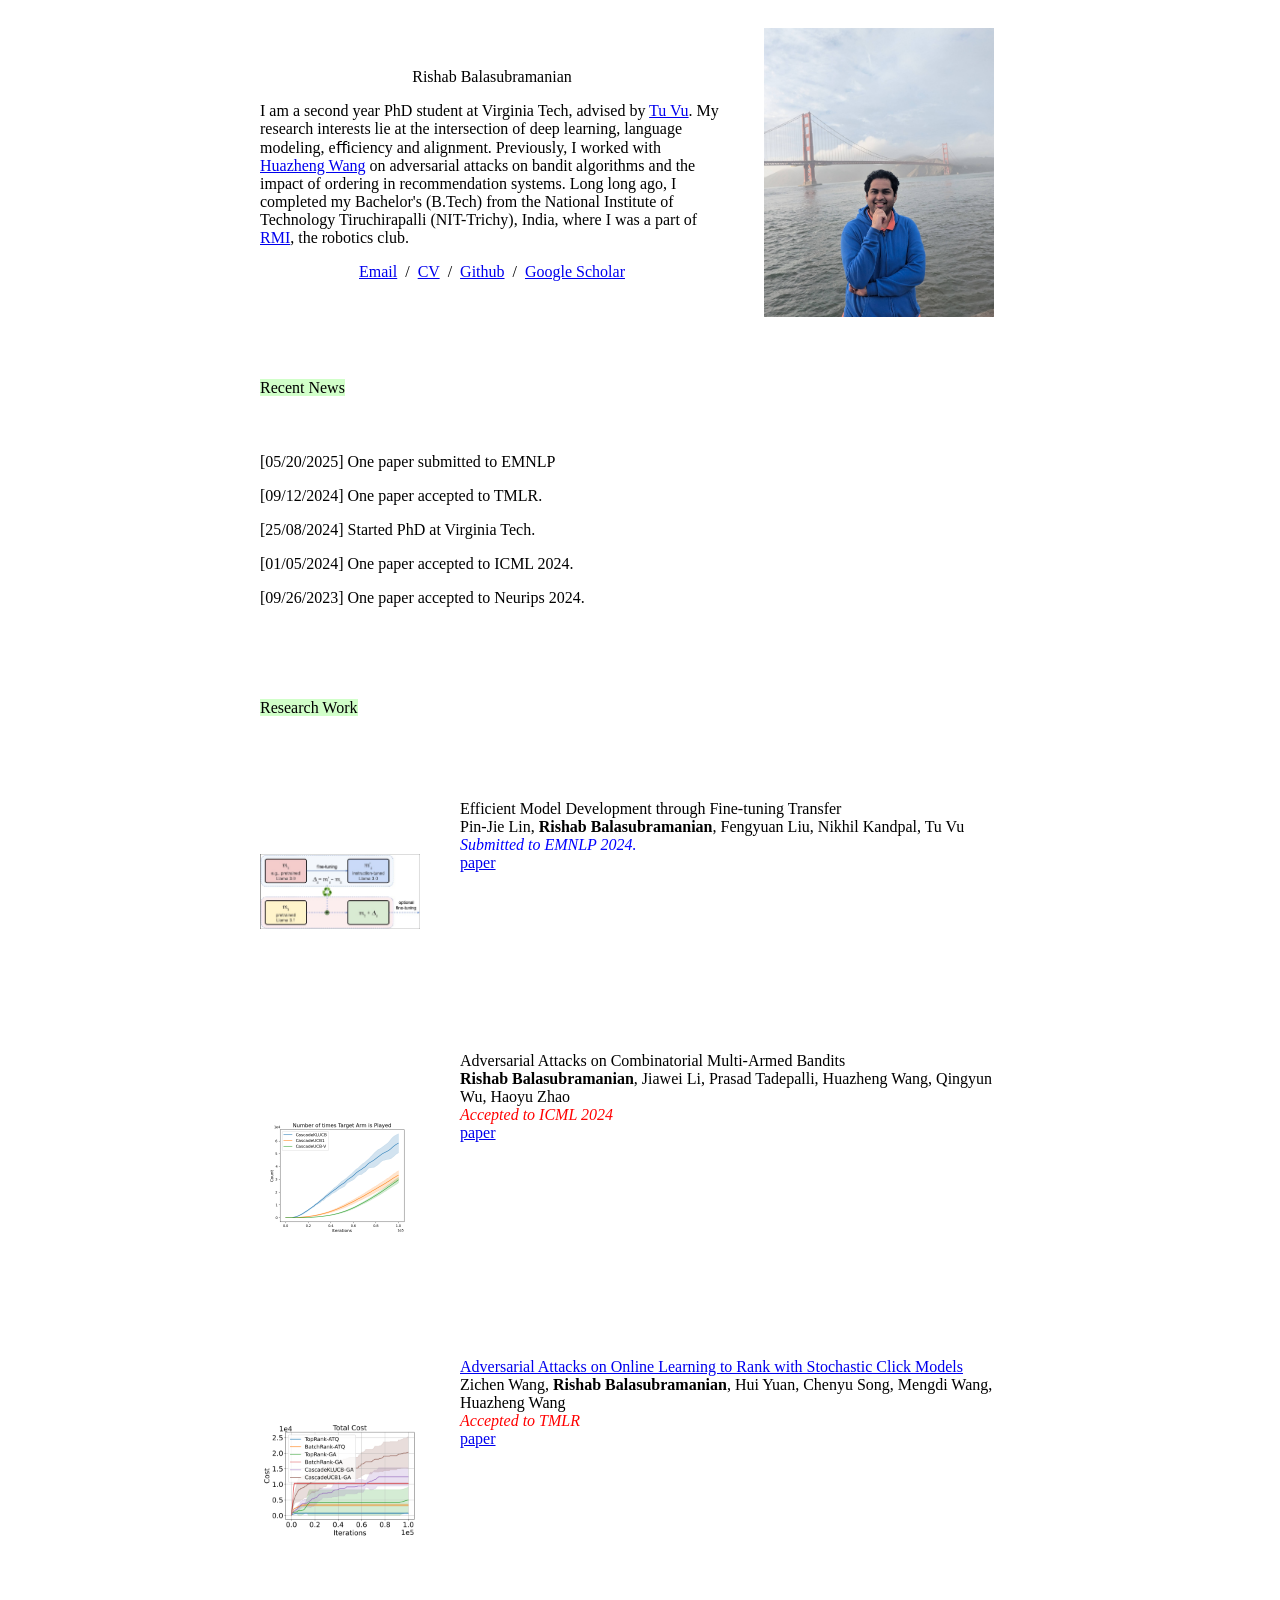
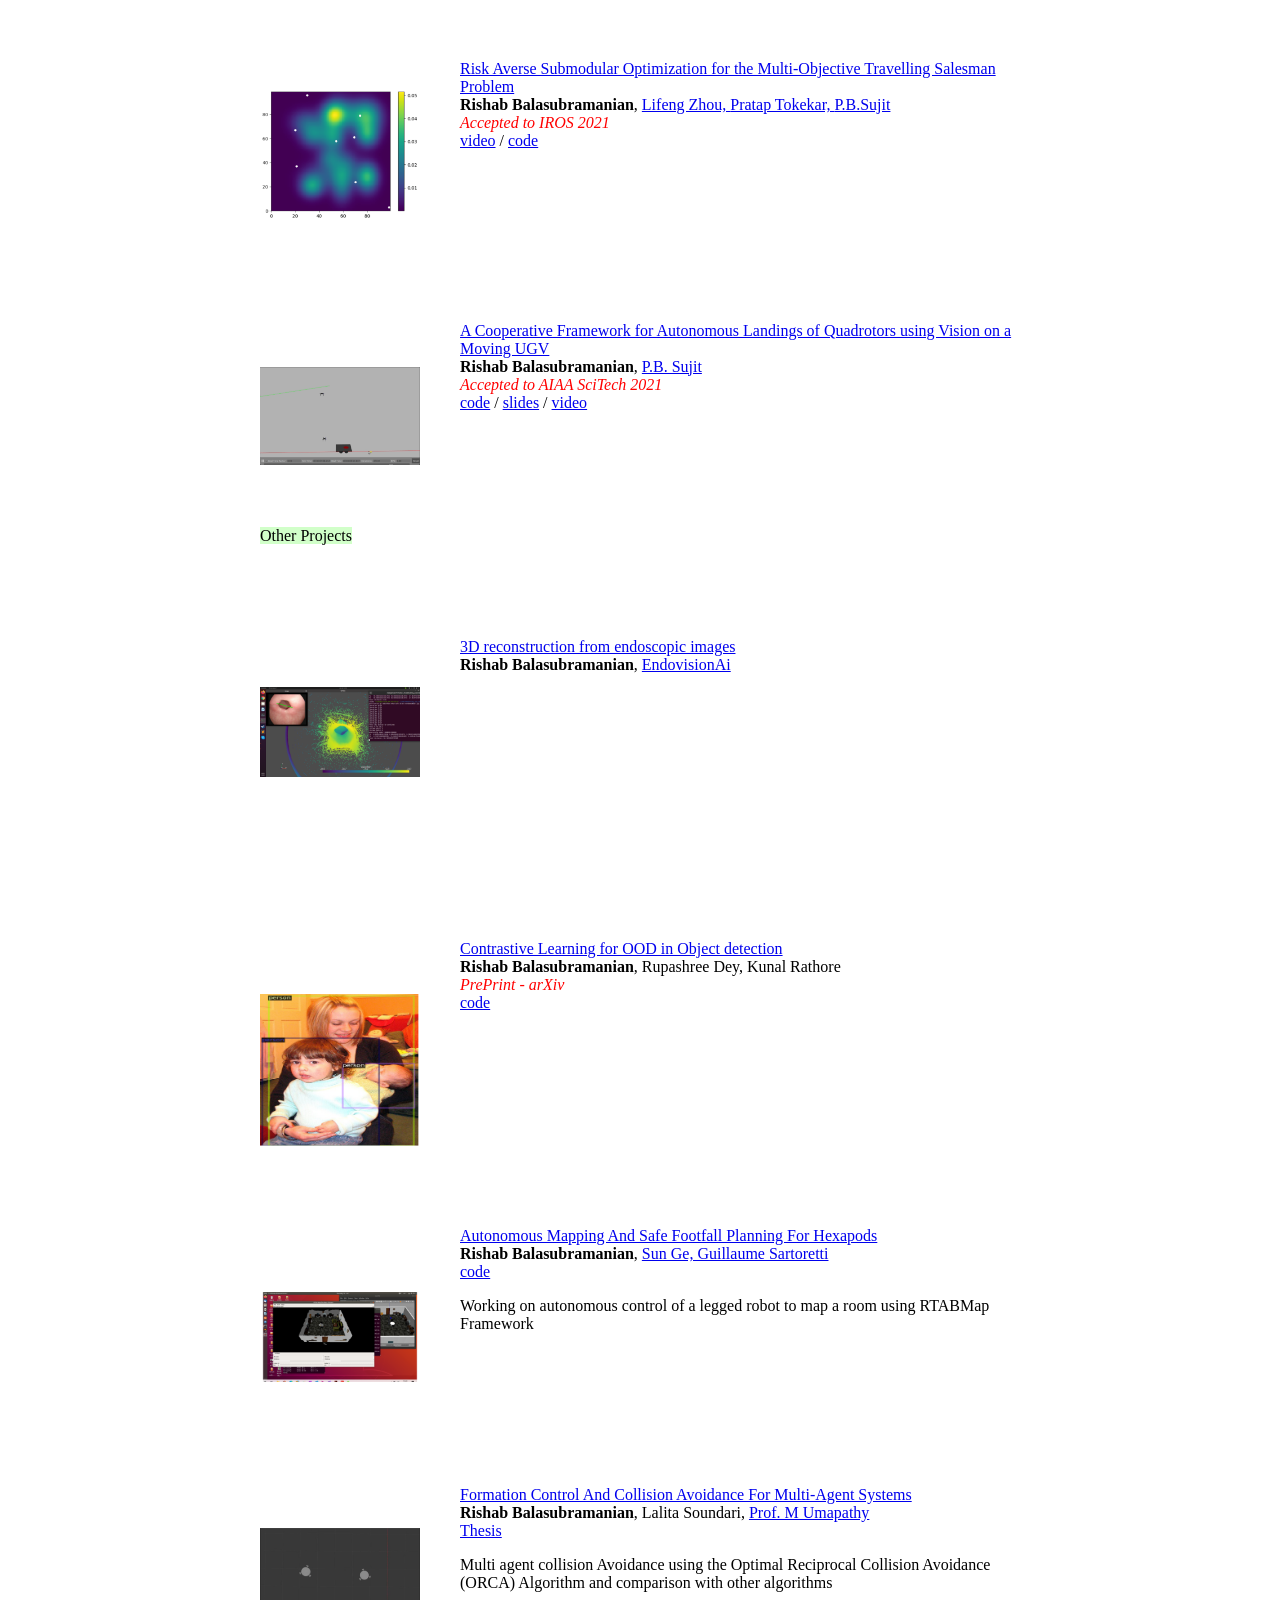
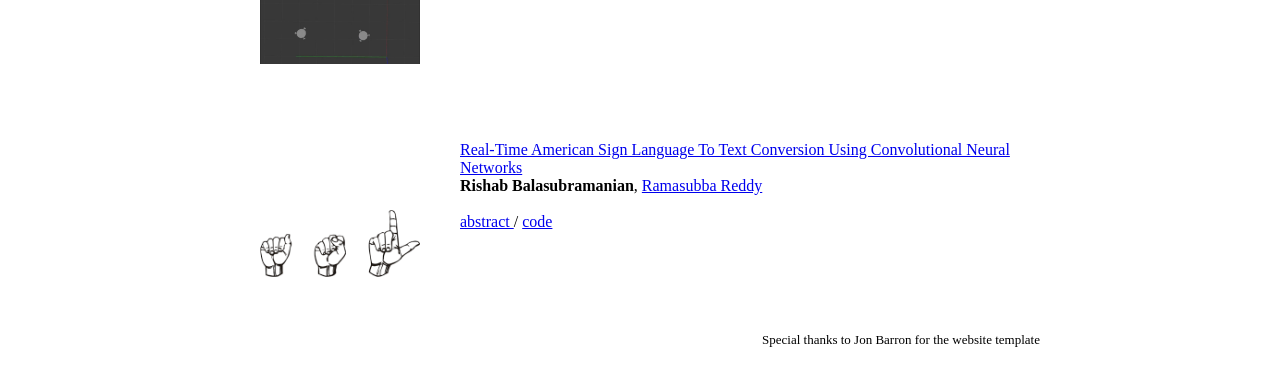
==== commit 76db8d6a: "Resume update" ====
--- a/index.html
+++ b/index.html
@@ -31,7 +31,7 @@
 				<a href="mailto:rishab.edu@gmail.com">Email</a> &nbsp/&nbsp
 				<a href="data/Resume_TwoPage.pdf" target="_blank">CV</a> &nbsp/&nbsp
 				<a href="https://github.com/rishabbala" target="_blank">Github</a> &nbsp/&nbsp
-				<a href="https://scholar.google.com/citations?user=K5x0hwcAAAAJ&hl=en&authuser=2" target="_blank">Google Scholar</a>
+				<a href="https://scholar.google.com/citations?user=fiGcBQ4AAAAJ&hl=en" target="_blank">Google Scholar</a>
 			  </p>
 			</td>
 			<td style="padding:2.5%;width:40%;max-width:40%">
@@ -54,7 +54,7 @@
 				<tr>
 					<td style="padding:20px;width:100%;vertical-align:middle">
 						<p>
-							[05/15/2025] One paper submitted to EMNLP
+							[05/20/2025] One paper submitted to EMNLP
 						</p>
             <p>
 							[09/12/2024] One paper accepted to TMLR.
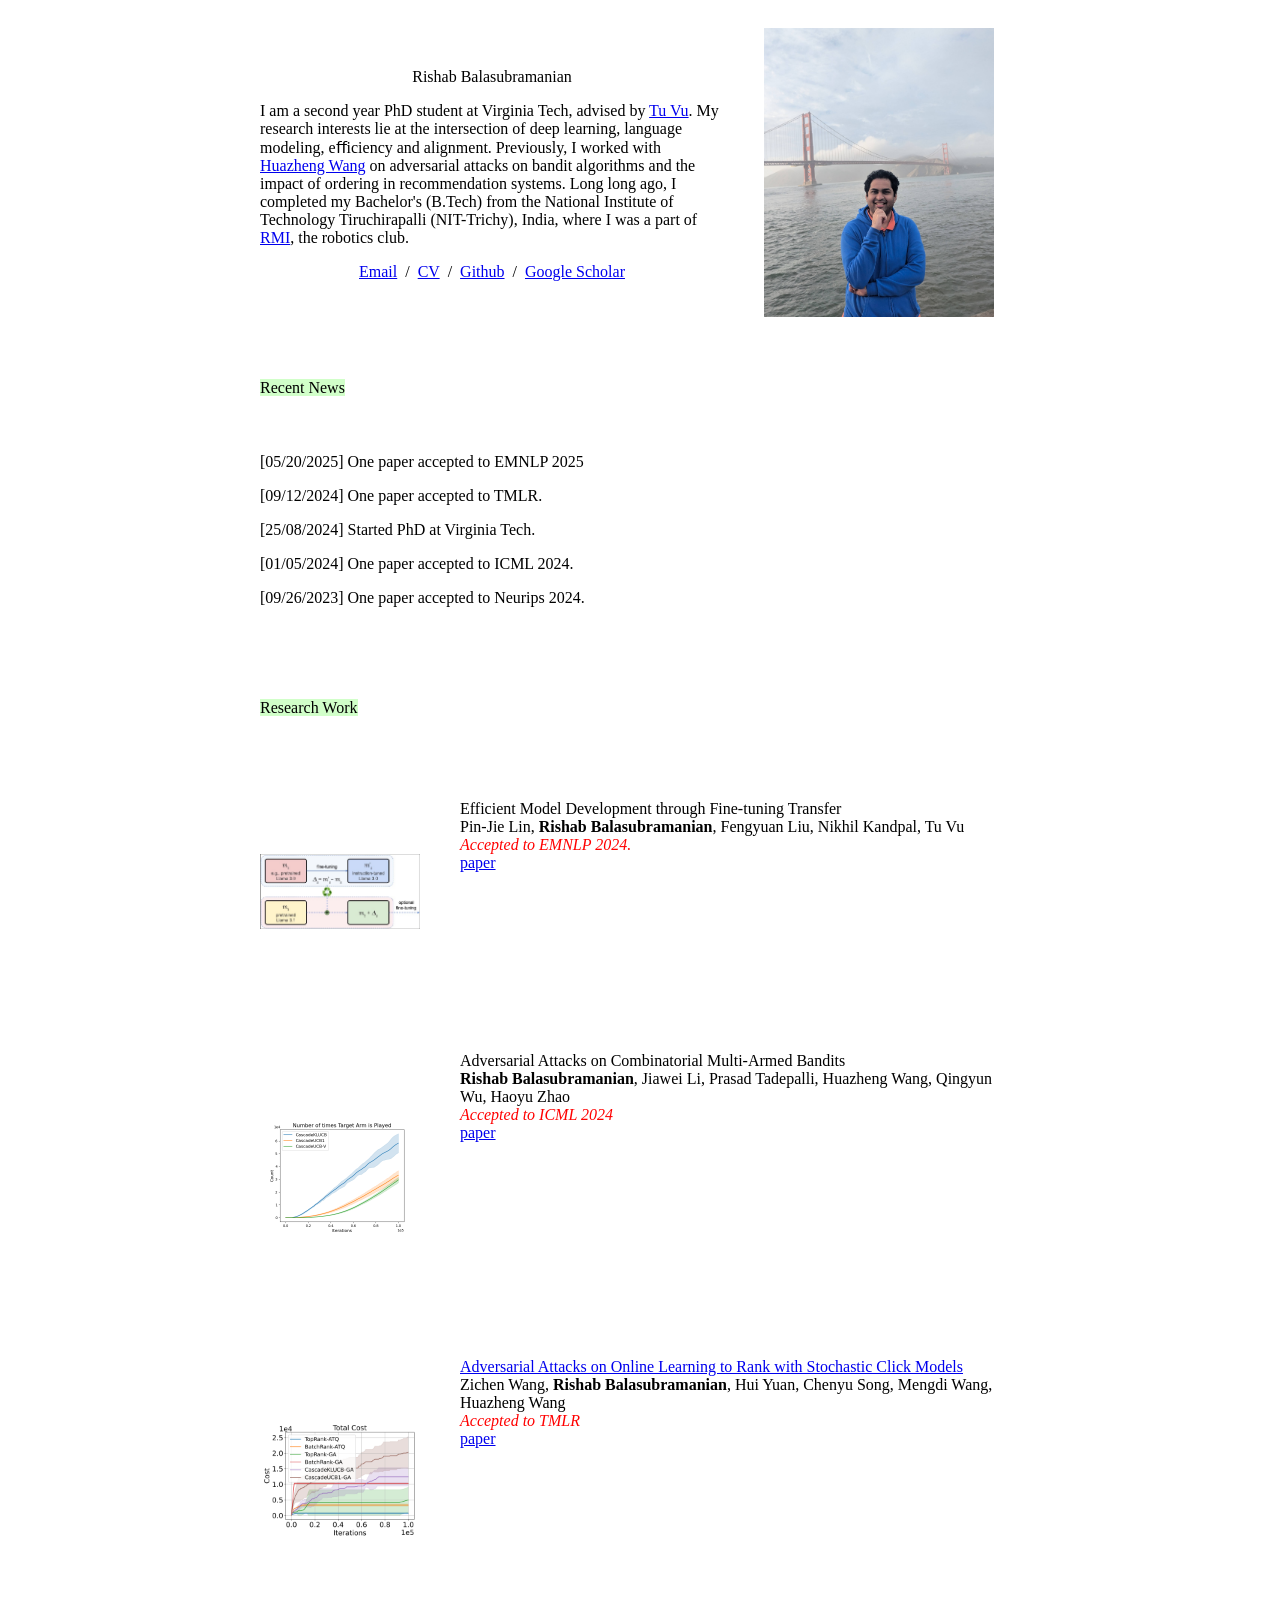
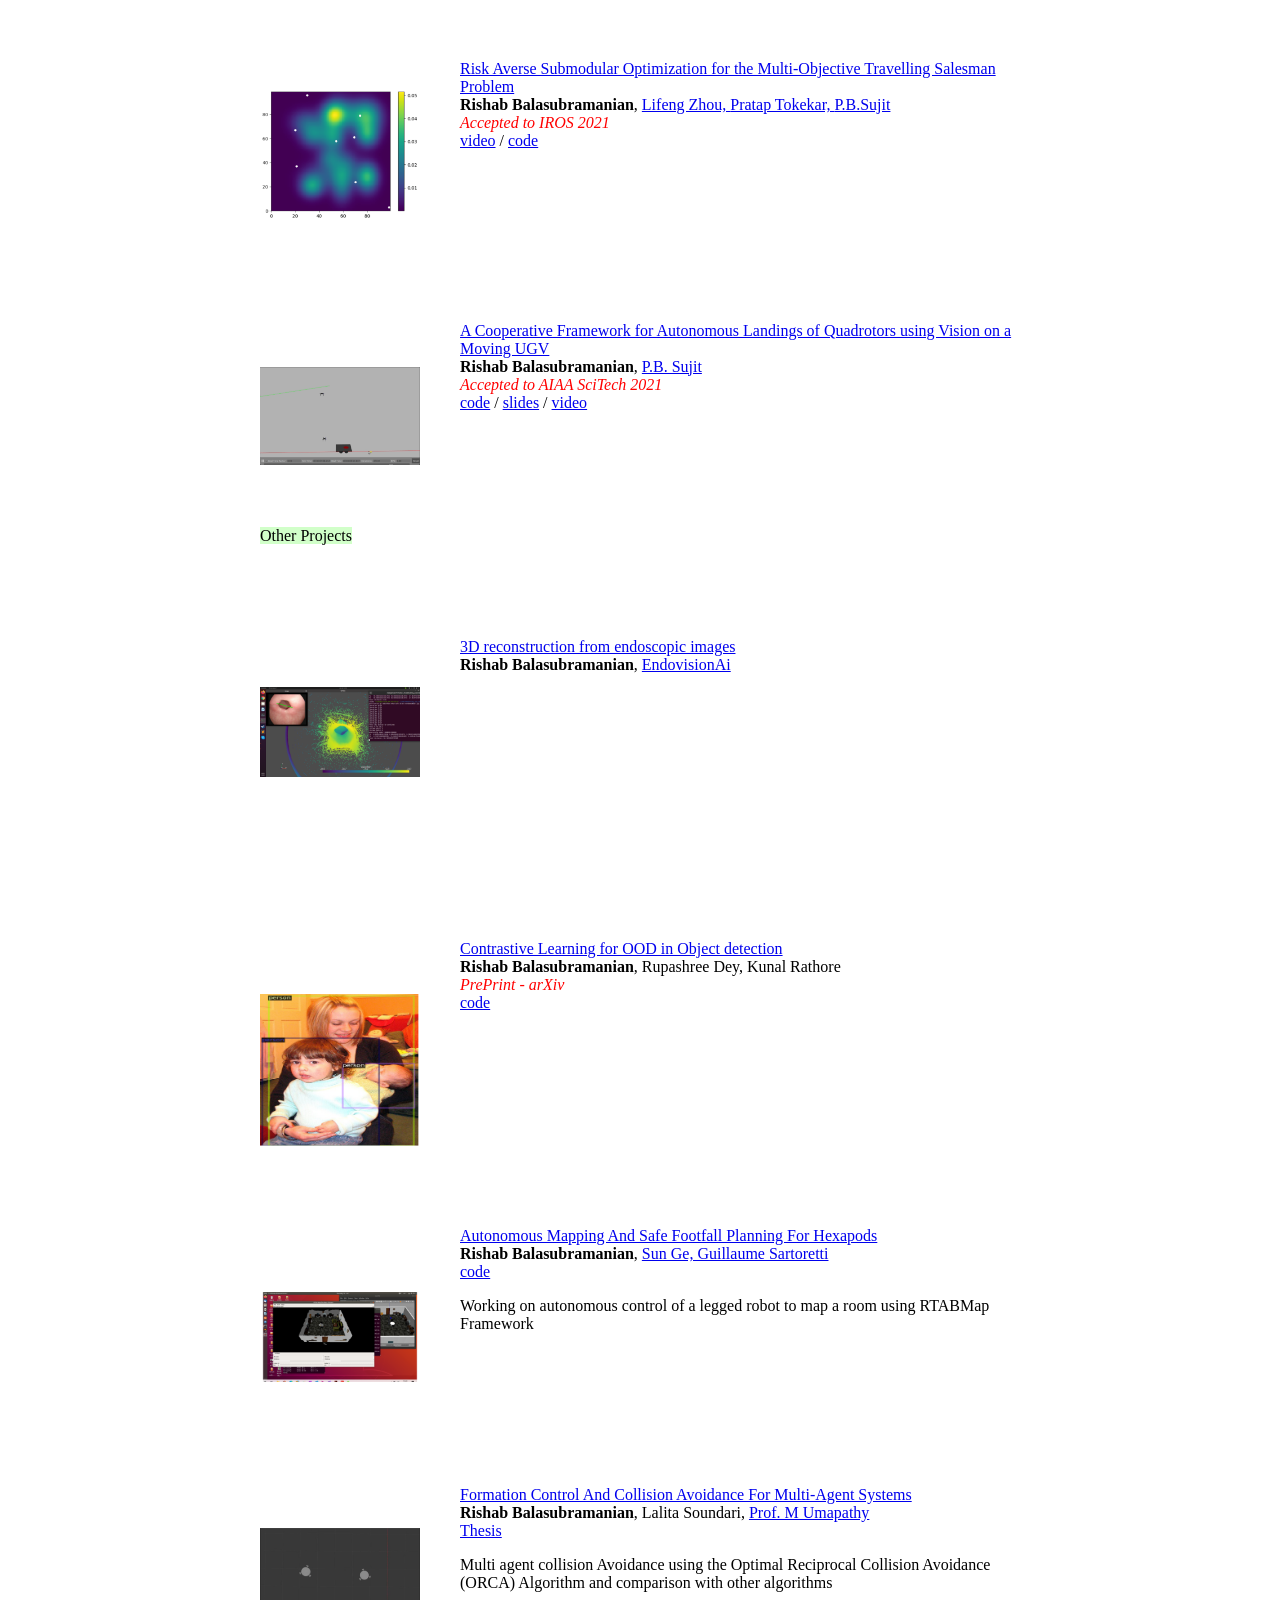
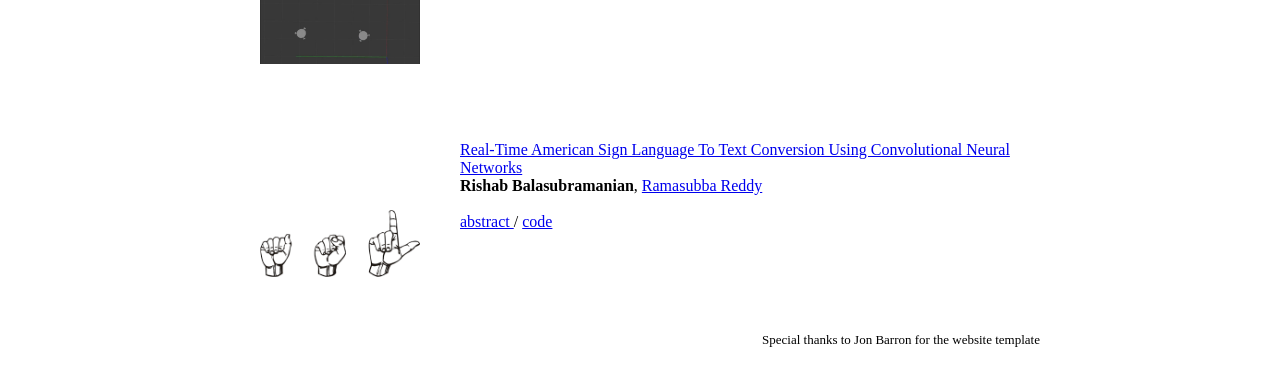
==== commit ac2c2ea0: "Oct 9 25" ====
--- a/index.html
+++ b/index.html
@@ -54,7 +54,7 @@
 				<tr>
 					<td style="padding:20px;width:100%;vertical-align:middle">
 						<p>
-							[05/20/2025] One paper submitted to EMNLP
+							[05/20/2025] One paper accepted to EMNLP 2025
 						</p>
             <p>
 							[09/12/2024] One paper accepted to TMLR.
@@ -72,9 +72,9 @@
 				</tr>
 			</tbody></table>
 		</div>
-		<br> 
-
-    
+		<br>
+
+
 		<br>
 		<table style="width:100%;border:0px;border-spacing:0px;border-collapse:separate;margin-right:auto;margin-left:auto;"><tbody>
 			<tr>
@@ -84,7 +84,7 @@
 		  </tr>
 		</tbody></table>
 		<table style="width:100%;border:0px;border-spacing:0px;border-collapse:separate;margin-right:auto;margin-left:auto;"><tbody>
-      
+
       <!-- Efficient Transfer -->
 		   <tr onmouseout="cmab_stop()" onmouseover="cmab_start()">
         <td style="padding:20px;width:25%;vertical-align:middle">
@@ -97,7 +97,7 @@
           function cmab_start() {
             document.getElementById('recycling_img').style.opacity = "1";
           }
-  
+
           function cmab_stop() {
             document.getElementById('recycling_img').style.opacity = "0";
           }
@@ -110,7 +110,7 @@
           <br>
           Pin-Jie Lin, <strong>Rishab Balasubramanian</strong>, Fengyuan Liu, Nikhil Kandpal, Tu Vu
           <br>
-          <i style="color: blue;">Submitted to EMNLP 2024.</i>
+          <i style="color: red;">Accepted to EMNLP 2024.</i>
           <br>
           <a href="https://arxiv.org/pdf/2503.20110?">paper</a>
           <br>
@@ -177,7 +177,7 @@
 			  <a href="https://arxiv.org/abs/2305.19218">
 				<papertitle>Adversarial Attacks on Online Learning to Rank with Stochastic Click Models</papertitle>
 			  </a>
-			  <br>Zichen Wang, 
+			  <br>Zichen Wang,
 			  <strong>Rishab Balasubramanian</strong>,
 			  Hui Yuan, Chenyu Song, Mengdi Wang, Huazheng Wang
 			  <br>
@@ -350,7 +350,7 @@
 		  </tr>
 
 
-		  
+
 
 		  <!-- Hexapod -->
 		  <tr onmouseout="rtab_stop()" onmouseover="rtab_start()">
@@ -423,8 +423,8 @@
 			  <p></p>
 			  <p>Multi agent collision Avoidance using the Optimal Reciprocal Collision Avoidance (ORCA) Algorithm and comparison with other algorithms</p>
 			</td>
-		  </tr> 
-      
+		  </tr>
+
 		  <!-- ASL -->
 		  <tr onmouseout="asl_stop()" onmouseover="asl_start()">
 			<td style="padding:20px;width:25%;vertical-align:middle">
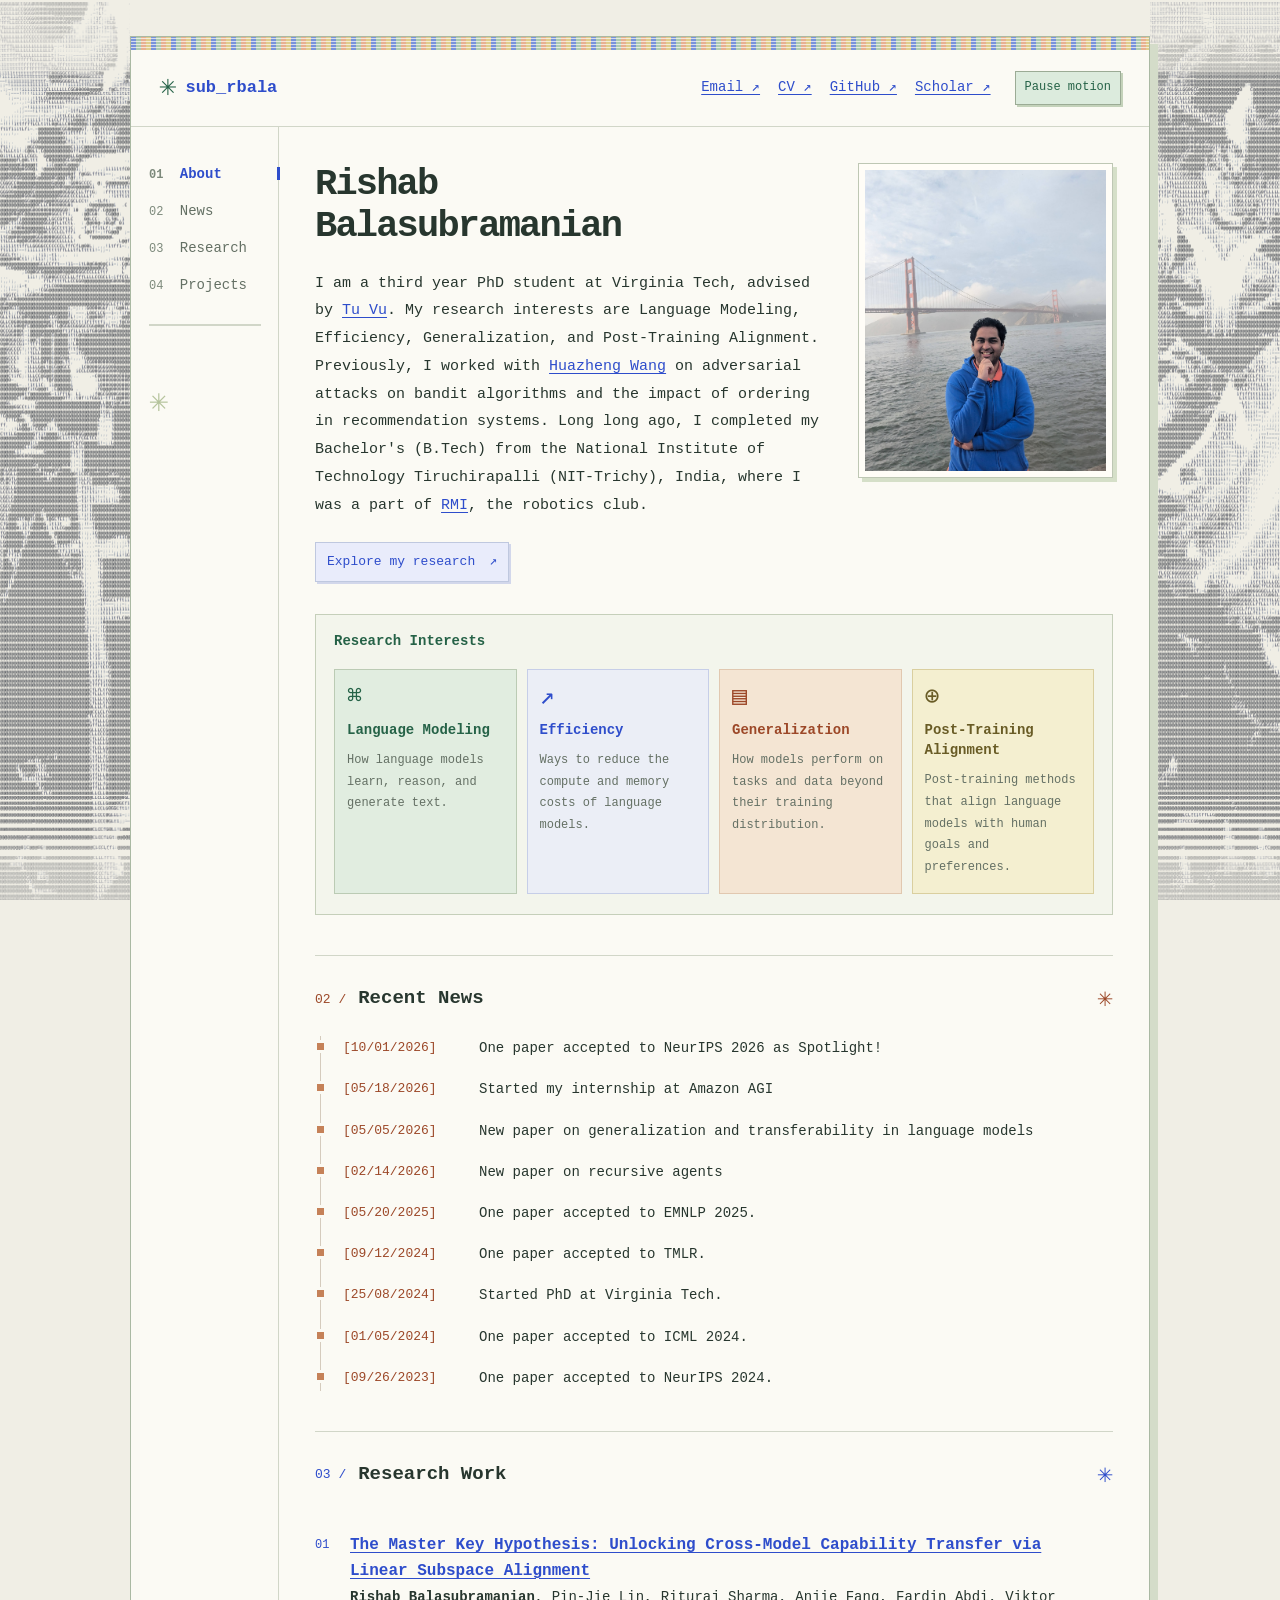
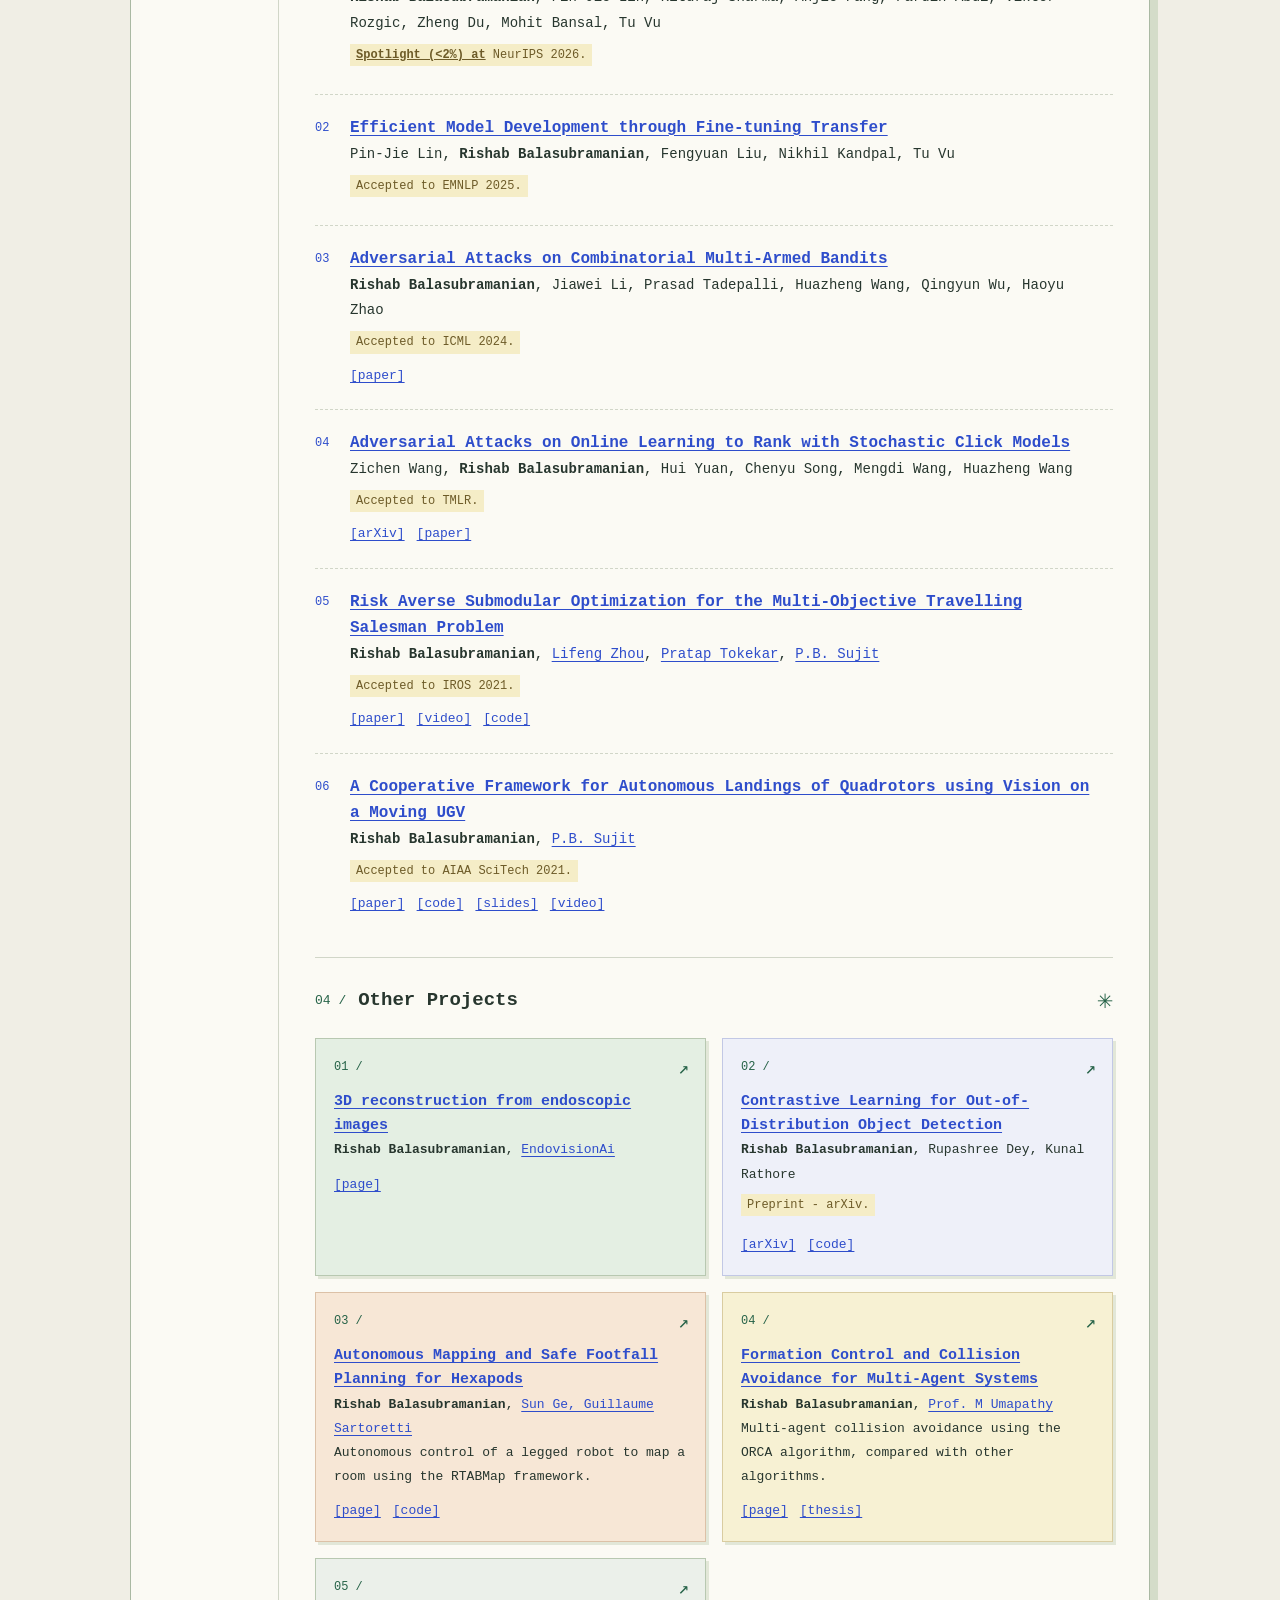
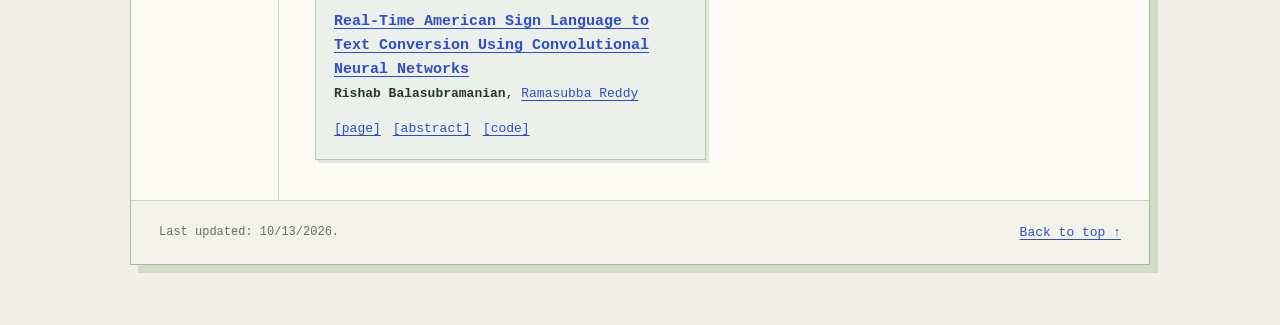
==== commit c51fbc59: "Update oct 26" ====
--- a/index.html
+++ b/index.html
@@ -1,481 +1,269 @@
+<!--
+This research website pairs readable content with a full-page ASCII art gallery.
+Last modified: 2026-09-30
+-->
 <!DOCTYPE HTML>
-<html lang="en"><head><meta http-equiv="Content-Type" content="text/html; charset=UTF-8">
-
-  <title>Rishab Balasubramanian</title>
-
-  <meta name="author" content="Rishab Balasubramanian">
-  <meta name="viewport" content="width=device-width, initial-scale=1">
-
-  <link rel="stylesheet" type="text/css" href="stylesheet.css">
-  <!-- <link rel="icon" type="image/jpg" href="images/logo.jpg"> -->
+<html lang="en">
+
+<head>
+	<meta http-equiv="Content-Type" content="text/html; charset=UTF-8">
+	<title>Rishab Balasubramanian</title>
+	<meta name="author" content="Rishab Balasubramanian">
+	<meta name="viewport" content="width=device-width, initial-scale=1">
+	<meta name="description" content="Rishab Balasubramanian is a PhD student at Virginia Tech researching Language Modeling, Efficiency, Generalization, and Post-Training Alignment.">
+	<meta name="theme-color" content="#f4f1e7">
+	<link rel="stylesheet" type="text/css" href="stylesheet.css">
+	<link rel="icon" type="image/svg+xml" href="images/spark.svg">
+	<script src="site.js" defer></script>
 </head>
 
-<body>
-  <table style="width:100%;max-width:800px;border:0px;border-spacing:0px;border-collapse:separate;margin-right:auto;margin-left:auto;"><tbody>
-	<tr style="padding:0px">
-	  <td style="padding:0px">
-
-
-		<!-- INTRO -->
-		<table style="width:100%;border:0px;border-spacing:0px;border-collapse:separate;margin-right:auto;margin-left:auto;"><tbody>
-		  <tr style="padding:0px">
-			<td style="padding:2.5%;width:63%;vertical-align:middle">
-			  <p style="text-align:center">
-				<name>Rishab Balasubramanian</name>
-			  </p>
-			  <p>
-				I am a second year PhD student at Virginia Tech, advised by <a href="https://tuvllms.github.io/">Tu Vu</a>. My research interests lie at the intersection of deep learning, language modeling, eﬀiciency and alignment. Previously, I worked with <a href="https://huazhengwang.github.io/">Huazheng Wang</a> on adversarial attacks on bandit algorithms and the impact of ordering in recommendation systems. Long long ago, I completed my Bachelor's (B.Tech) from the National Institute of Technology Tiruchirapalli (NIT-Trichy), India, where I was a part of <a href="http://rmi.nitt.edu/">RMI</a>, the robotics club.
-			  </p>
-
-			  <p style="text-align:center">
-				<a href="mailto:rishab.edu@gmail.com">Email</a> &nbsp/&nbsp
-				<a href="data/Resume_TwoPage.pdf" target="_blank">CV</a> &nbsp/&nbsp
-				<a href="https://github.com/rishabbala" target="_blank">Github</a> &nbsp/&nbsp
-				<a href="https://scholar.google.com/citations?user=fiGcBQ4AAAAJ&hl=en" target="_blank">Google Scholar</a>
-			  </p>
-			</td>
-			<td style="padding:2.5%;width:40%;max-width:40%">
-			  <a href="images/photo.jpg"><img style="width:90%;max-width:100%" alt="profile photo" src="images/photo.jpg" class="hoverZoomLink"></a>
-			</td>
-		  </tr>
-		</tbody></table>
-
-
-    <br>
-		<table style="width:100%;border:0px;border-spacing:0px;border-collapse:separate;margin-right:auto;margin-left:auto;"><tbody>
-			<tr>
-			<td style="padding:20px;width:100%;vertical-align:middle">
-			  <span style="background-color: #d1ffc9"><heading>Recent News</heading></span>
-			</td>
-		  </tr>
-		</tbody></table>
-		<div class="scrollable-news">
-			<table style="width:100%;border:0px;border-spacing:0px;border-collapse:separate;margin-right:auto;margin-left:auto;"><tbody>
-				<tr>
-					<td style="padding:20px;width:100%;vertical-align:middle">
-						<p>
-							[05/20/2025] One paper accepted to EMNLP 2025
-						</p>
-            <p>
-							[09/12/2024] One paper accepted to TMLR.
-						</p>
-            <p>
-							[25/08/2024] Started PhD at Virginia Tech.
-						</p>
-            <p>
-							[01/05/2024] One paper accepted to ICML 2024.
-						</p>
-            <p>
-							[09/26/2023] One paper accepted to Neurips 2024.
-						</p>
-					</td>
-				</tr>
-			</tbody></table>
-		</div>
-		<br>
-
-
-		<br>
-		<table style="width:100%;border:0px;border-spacing:0px;border-collapse:separate;margin-right:auto;margin-left:auto;"><tbody>
-			<tr>
-			<td style="padding:20px;width:100%;vertical-align:middle">
-			  <span style="background-color: #d1ffc9"><heading>Research Work</heading></span>
-			</td>
-		  </tr>
-		</tbody></table>
-		<table style="width:100%;border:0px;border-spacing:0px;border-collapse:separate;margin-right:auto;margin-left:auto;"><tbody>
-
-      <!-- Efficient Transfer -->
-		   <tr onmouseout="cmab_stop()" onmouseover="cmab_start()">
-        <td style="padding:20px;width:25%;vertical-align:middle">
-          <div class="one">
-          </br>
-          <div class="two" id='recycling_img'><img style="width:100%"  src="images/recycling_pipeline_fig.jpg"></div>
-          <img src='images/recycling_pipeline_fig.jpg' width=100%>
-          </div>
-          <script type="text/javascript">
-          function cmab_start() {
-            document.getElementById('recycling_img').style.opacity = "1";
-          }
-
-          function cmab_stop() {
-            document.getElementById('recycling_img').style.opacity = "0";
-          }
-          cmab_stop()
-          </script>
-        </td>
-        <td style="padding:20px;width:75%;vertical-align:middle">
-          <papertitle>Efficient Model Development through Fine-tuning Transfer</papertitle>
-          </a>
-          <br>
-          Pin-Jie Lin, <strong>Rishab Balasubramanian</strong>, Fengyuan Liu, Nikhil Kandpal, Tu Vu
-          <br>
-          <i style="color: red;">Accepted to EMNLP 2024.</i>
-          <br>
-          <a href="https://arxiv.org/pdf/2503.20110?">paper</a>
-          <br>
-          <br>
-        </td>
-        </tr>
-
-
-		  <!-- Adversarial attacks on CMAB -->
-		   <tr onmouseout="cmab_stop()" onmouseover="cmab_start()">
-			<td style="padding:20px;width:25%;vertical-align:middle">
-			  <div class="one">
-				</br>
-				<div class="two" id='cmab_image'><img style="width:100%"  src="images/cmab.png"></div>
-				<img src='images/cmab.png' width=100%>
-			  </div>
-			  <script type="text/javascript">
-				function cmab_start() {
-				  document.getElementById('cmab_image').style.opacity = "1";
-				}
-
-				function cmab_stop() {
-				  document.getElementById('cmab_image').style.opacity = "0";
-				}
-				cmab_stop()
-			  </script>
-			</td>
-			<td style="padding:20px;width:75%;vertical-align:middle">
-				<papertitle>Adversarial Attacks on Combinatorial Multi-Armed Bandits</papertitle>
-			  </a>
-			  <br>
-			  <strong>Rishab Balasubramanian</strong>,
-			  Jiawei Li, Prasad Tadepalli, Huazheng Wang, Qingyun Wu, Haoyu Zhao
-			  <br>
-			  <i style="color: red;">Accepted to ICML 2024</i>
-			  <br>
-			  <a href="https://openreview.net/pdf?id=0tPBk24xNj">paper</a>
-			  <br>
-			  <br>
-			</td>
-		  </tr>
-
-
-		  <!-- Adversarial attack on stochastic click models -->
-		  <tr onmouseout="ck_mode_stop()" onmouseover="ck_mode_start()">
-			<td style="padding:20px;width:25%;vertical-align:middle">
-			  <div class="one">
-				</br>
-				<div class="two" id='ck_mode_image'><img style="width:100%"  src="images/click_model.png"></div>
-				<img src='images/click_model.png' width=100%>
-			  </div>
-			  <script type="text/javascript">
-				function ck_mode_start() {
-				  document.getElementById('ck_mode_image').style.opacity = "1";
-				}
-
-				function ck_mode_stop() {
-				  document.getElementById('ck_mode_image').style.opacity = "0";
-				}
-				ck_mode_stop()
-			  </script>
-			</td>
-			<td style="padding:20px;width:75%;vertical-align:middle">
-			  <a href="https://arxiv.org/abs/2305.19218">
-				<papertitle>Adversarial Attacks on Online Learning to Rank with Stochastic Click Models</papertitle>
-			  </a>
-			  <br>Zichen Wang,
-			  <strong>Rishab Balasubramanian</strong>,
-			  Hui Yuan, Chenyu Song, Mengdi Wang, Huazheng Wang
-			  <br>
-			  <i style="color: red;">Accepted to TMLR</i>
-			  <br>
-			  <a href="https://openreview.net/pdf?id=BKwGowR0Bt">paper</a>
-			  <br>
-			  <br>
-			</td>
-		  </tr>
-
-      <!-- Risk Aware TSP -->
-		  <tr onmouseout="tsp_stop()" onmouseover="tsp_start()">
-			<td style="padding:20px;width:25%;vertical-align:middle">
-			  <div class="one">
-				</br>
-				<div class="two" id='tsp_image'><video  width="100%" muted autoplay loop>
-				<source src="images/tsp.mp4" type="video/mp4">
-				Your browser does not support the video tag.
-				</video></div>
-				<img src='images/tsp.png' width=100%>
-			  </div>
-			  <script type="text/javascript">
-				function tsp_start() {
-				  document.getElementById('tsp_image').style.opacity = "1";
-				}
-
-				function tsp_stop() {
-				  document.getElementById('tsp_image').style.opacity = "0";
-				}
-				tsp_stop()
-			  </script>
-			</td>
-			<td style="padding:20px;width:75%;vertical-align:middle">
-			  <a href="https://arxiv.org/abs/2011.01095">
-				<papertitle>Risk Averse Submodular Optimization for the Multi-Objective Travelling Salesman Problem</papertitle>
-			  </a>
-			  <br>
-			  <strong>Rishab Balasubramanian</strong>,
-			  <a href="https://lfzhou917.github.io/">Lifeng Zhou, </a>
-			  <a href="https://tokekar.com/">Pratap Tokekar, </a>
-			  <a href="https://eecs.iiserb.ac.in/faculty_profile.php?id=OQ==&lname=c3VqaXQ=">P.B.Sujit</a>
-			  <br>
-			  <em style="color: red;">Accepted to IROS 2021</em>
-			  <br>
-			  <a href="https://drive.google.com/file/d/1enEaAZZIVq4uoyVOR9-MiQPVb8u8MLgB/view?usp=drive_link">video</a> /
-			  <a href="https://github.com/rishabbala/Risk-Aware-TSP">code</a>
-		  </tr>
-
-      <tr onmouseout="sdre_stop()" onmouseover="sdre_start()">
-			<td style="padding:20px;width:25%;vertical-align:middle">
-			  <div class="one">
-				</br>
-				<div class="two" id='sdre_image'><video  width="100%" muted autoplay loop>
-				<source src="images/two_agent_land_no_crash_20.mp4" type="video/mp4">
-				Your browser does not support the video tag.
-				</video></div>
-				<img src='images/two_agent_no_crash.png' width=100%>
-			  </div>
-			  <script type="text/javascript">
-				function sdre_start() {
-				  document.getElementById('sdre_image').style.opacity = "1";
-				}
-
-				function sdre_stop() {
-				  document.getElementById('sdre_image').style.opacity = "0";
-				}
-				sdre_stop()
-			  </script>
-			</td>
-			<td style="padding:20px;width:75%;vertical-align:middle">
-			  <a href="https://arc.aiaa.org/doi/abs/10.2514/6.2021-1880">
-				<papertitle>A Cooperative Framework for Autonomous Landings of Quadrotors using Vision on a Moving UGV</papertitle>
-			  </a>
-			  <br>
-			  <strong>Rishab Balasubramanian</strong>,
-			  <a href="https://eecs.iiserb.ac.in/faculty_profile.php?id=OQ==&lname=c3VqaXQ=">P.B. Sujit</a>
-			  <br>
-			  <em style="color: red;">Accepted to AIAA SciTech 2021</em>
-			  <br>
-			  <a href="https://github.com/Bibbidi-Babbidi-Boo/SDRE-based-Cooperative-UAV-Landing-on-High-speed-targets">code</a> /
-			  <a href="https://drive.google.com/file/d/1cGH-qz4Ma5or8YGSOUNxVn9yl9IOdUs9/view?usp=drive_link">slides</a> /
-			  <a href="https://drive.google.com/file/d/1xKIcKVUNTNxpr2m7UbXNa72MOtT5KCh7/view?usp=drive_link">video</a>
-			</td>
-		  </tr>
-
-
-		</tbody></table>
-
-    <br>
-		<table style="width:100%;border:0px;border-spacing:0px;border-collapse:separate;margin-right:auto;margin-left:auto;"><tbody>
-			<tr>
-			<td style="padding:20px;width:100%;vertical-align:middle">
-			  <heading><span style="background-color: #d1ffc9">Other Projects</heading></span>
-			</td>
-		  </tr>
-		</tbody></table>
-		<table style="width:100%;border:0px;border-spacing:0px;border-collapse:separate;margin-right:auto;margin-left:auto;"><tbody>
-
-		  <!-- 3D reconstruction -->
-		  <tr onmouseout="recon_stop()" onmouseover="recon_start()">
-			<td style="padding:20px;width:25%;vertical-align:middle">
-			  <div class="one">
-				</br>
-				<div class="two" id='recon_image'><video  width="100%"  muted autoplay loop>
-				<source src="images/recon_demo.mp4" type="video/mp4">
-				Your browser does not support the video tag.
-				</video></div>
-				<img src='images/recon.png' width=100%>
-			  </div>
-			  <script type="text/javascript">
-				function recon_start() {
-				  document.getElementById('recon_image').style.opacity = "1";
-				}
-
-				function recon_stop() {
-				  document.getElementById('recon_image').style.opacity = "0";
-				}
-				recon_stop()
-			  </script>
-			</td>
-			<td style="padding:20px;width:75%;vertical-align:middle">
-			  <a href="webpages/3d_recon.html">
-				<papertitle>3D reconstruction from endoscopic images</papertitle>
-			  </a>
-			  <br>
-			  <strong>Rishab Balasubramanian</strong>,
-			  <a href="https://endovisionai.com/">EndovisionAi</a>
-			  <br>
-			  <br>
-			  <br>
-			  <br>
-			</td>
-		  </tr>
-
-
-		  <!-- Contrastive Learning for OOD in Object detection -->
-		  <tr onmouseout="contrastive_stop()" onmouseover="contrastive_start()">
-			<td style="padding:20px;width:25%;vertical-align:middle">
-			  <div class="one">
-				</br>
-				<div class="two" id='contrastive_image'><img style="width:100%"  src="images/contrastive.png"></div>
-				<img src='images/contrastive.png' width=100%>
-			  </div>
-			  <script type="text/javascript">
-				function contrastive_start() {
-				  document.getElementById('contrastive_image').style.opacity = "1";
-				}
-
-				function contrastive_stop() {
-				  document.getElementById('contrastive_image').style.opacity = "0";
-				}
-				contrastive_stop()
-			  </script>
-			</td>
-			<td style="padding:20px;width:75%;vertical-align:middle">
-			  <a href="https://arxiv.org/abs/2208.06083">
-				<papertitle>Contrastive Learning for OOD in Object detection</papertitle>
-			  </a>
-			  <br>
-			  <strong>Rishab Balasubramanian</strong>,
-			  Rupashree Dey, Kunal Rathore
-			  <br>
-			  <i style="color: red;">PrePrint - arXiv</i>
-			  <br>
-			  <a href="https://github.com/rishabbala/Contrastive_Learning_For_Object_Detection">code</a>
-			  <br>
-			  <br>
-			</td>
-		  </tr>
-
-
-
-
-		  <!-- Hexapod -->
-		  <tr onmouseout="rtab_stop()" onmouseover="rtab_start()">
-			<td style="padding:20px;width:25%;vertical-align:middle">
-			  <div class="one">
-				</br>
-				<div class="two" id='rtab_image'><video  width="100%"  muted autoplay loop>
-				<source src="images/rtabmap.mp4" type="video/mp4">
-				Your browser does not support the video tag.
-				</video></div>
-				<img src='images/rtabmap1.png' width=100%>
-			  </div>
-			  <script type="text/javascript">
-				function rtab_start() {
-				  document.getElementById('rtab_image').style.opacity = "1";
-				}
-
-				function rtab_stop() {
-				  document.getElementById('rtab_image').style.opacity = "0";
-				}
-				rtab_stop()
-			  </script>
-			</td>
-			<td style="padding:20px;width:75%;vertical-align:middle">
-			  <a href="webpages/rtabmap.html">
-				<papertitle>Autonomous Mapping And Safe Footfall Planning For Hexapods</papertitle>
-			  </a>
-			  <br>
-			  <strong>Rishab Balasubramanian</strong>,
-			  <a href="https://www.marmotlab.org/people.html">Sun Ge, Guillaume Sartoretti</a>
-			  <br>
-			  <a href="https://github.com/Bibbidi-Babbidi-Boo/Hexapod-SLAM">code</a>
-			  <br>
-			  <p>Working on autonomous control of a legged robot to map a room using RTABMap Framework</p>
-			</td>
-		  </tr>
-
-		  <!-- ORCA -->
-		  <tr onmouseout="orca_stop()" onmouseover="orca_start()">
-			<td style="padding:20px;width:25%;vertical-align:middle">
-			  <div class="one">
-			  </br>
-				<div class="two" id='orca_image'><video width=100%  muted autoplay loop>
-				<source src="images/4_bot.mp4" type="video/mp4">
-				Your browser does not support the video tag.
-				</video></div>
-				<img src='images/4_bot.png' width="100%">
-			  </div>
-			  <script type="text/javascript">
-				function orca_start() {
-				  document.getElementById('orca_image').style.opacity = "1";
-				}
-
-				function orca_stop() {
-				  document.getElementById('orca_image').style.opacity = "0";
-				}
-				orca_stop()
-			  </script>
-			</td>
-			<td style="padding:20px;width:75%;vertical-align:middle">
-			  <a href="webpages/orca.html">
-				<papertitle>Formation Control And Collision Avoidance For Multi-Agent Systems</papertitle>
-			  </a>
-			  <br>
-			  <strong>Rishab Balasubramanian</strong>,
-			  <a>Lalita Soundari</a>,
-			  <a href="https://www.nitt.edu/home/academics/departments/ice/faculty/professors/umapathy/">Prof. M Umapathy</a>
-			  <br>
-			  <a href="https://github.com/Bibbidi-Babbidi-Boo/Swarm_formation_control/blob/master/main.pdf">Thesis</a>
-			  <p></p>
-			  <p>Multi agent collision Avoidance using the Optimal Reciprocal Collision Avoidance (ORCA) Algorithm and comparison with other algorithms</p>
-			</td>
-		  </tr>
-
-		  <!-- ASL -->
-		  <tr onmouseout="asl_stop()" onmouseover="asl_start()">
-			<td style="padding:20px;width:25%;vertical-align:middle">
-			  <div class="one">
-			  </br>
-				<div class="two" id='asl_image'><video width=160  muted autoplay loop>
-				<source src="images/asl_clear_back.mp4" type="video/mp4">
-				Your browser does not support the video tag.
-				</video></div>
-				<img src='images/asl.png' width="160">
-			  </div>
-			  <script type="text/javascript">
-				function asl_start() {
-				  document.getElementById('asl_image').style.opacity = "1";
-				}
-
-				function asl_stop() {
-				  document.getElementById('asl_image').style.opacity = "0";
-				}
-				asl_stop()
-			  </script>
-			</td>
-			<td style="padding:20px;width:75%;vertical-align:middle">
-			  <a href="webpages/asl.html">
-				<papertitle>Real-Time American Sign Language To Text Conversion Using Convolutional Neural Networks</papertitle>
-			  </a>
-			  <br>
-			  <strong>Rishab Balasubramanian</strong>,
-			  <a href="http://apm.iitm.ac.in/biomedical/prof.Reddy/index.html">Ramasubba Reddy</a>
-			  <br>
-			  <br>
-			  <a href="https://drive.google.com/file/d/1RuTZp9CnLjQAjBO49qSd_nImj2liiyG4/view?usp=sharing">abstract </a>/
-			  <a href="https://github.com/Bibbidi-Babbidi-Boo/ASL-Text-Converter">code</a>
-			  <p></p>
-			</td>
-		  </tr>
-
-
-		<table style="width:100%;border:0px;border-spacing:0px;border-collapse:separate;margin-right:auto;margin-left:auto;"><tbody>
-		  <tr>
-			<td style="padding:0px">
-			  <br>
-			  <p style="text-align:right;font-size:small;">
-				Special thanks to Jon Barron for the website template
-			  </p>
-			</td>
-		  </tr>
-		</tbody></table>
-	  </td>
-	</tr>
-  </table>
+<body class="home" id="top">
+	<a class="skip-link" href="#main">Skip to content.</a>
+	<div class="page-art" aria-hidden="true">
+		<div class="gutter-art gutter-art-left"></div>
+		<div class="gutter-art gutter-art-right"></div>
+		<canvas id="art-background"></canvas>
+	</div>
+	<div class="notebook">
+		<div class="signal-ribbon" aria-hidden="true"></div>
+		<header class="site-header">
+			<a class="wordmark" href="#top" aria-label="Rishab Balasubramanian, home">
+				<span class="pixel-flower" aria-hidden="true">✳</span> sub_rbala
+			</a>
+			<nav class="contact-nav" aria-label="Contact and profiles">
+				<a href="mailto:rishab.edu@gmail.com">Email ↗</a>
+				<a href="data/Resume_TwoPage.pdf">CV ↗</a>
+				<a href="https://github.com/rishabbala">GitHub ↗</a>
+				<a href="https://scholar.google.com/citations?user=fiGcBQ4AAAAJ&amp;hl=en">Scholar ↗</a>
+			</nav>
+			<button class="motion-toggle" type="button" aria-pressed="false" hidden>Pause motion</button>
+		</header>
+
+		<div class="notebook-layout">
+			<aside class="chapter-rail">
+				<nav class="chapter-nav" aria-label="Page sections">
+					<a class="is-active" href="#about" aria-current="location"><span>01</span> About</a>
+					<a href="#news"><span>02</span> News</a>
+					<a href="#research"><span>03</span> Research</a>
+					<a href="#projects"><span>04</span> Projects</a>
+				</nav>
+				<div class="rail-progress" aria-hidden="true"><span></span></div>
+				<span class="rail-spark" aria-hidden="true">✳</span>
+			</aside>
+
+			<main id="main">
+				<section class="about-section" id="about" aria-labelledby="about-title">
+					<div class="hero">
+						<div class="hero-copy">
+							<h1 id="about-title">Rishab<br>Balasubramanian</h1>
+							<p class="biography">
+								I am a third year PhD student at Virginia Tech, advised by
+								<a href="https://tuvllms.github.io/">Tu Vu</a>. My research interests are
+								Language Modeling, Efficiency, Generalization, and Post-Training Alignment.
+								Previously, I worked with <a href="https://huazhengwang.github.io/">Huazheng Wang</a>
+								on adversarial attacks on bandit algorithms and the impact of ordering in
+								recommendation systems. Long long ago, I completed my Bachelor's (B.Tech) from
+								the National Institute of Technology Tiruchirapalli (NIT-Trichy), India, where
+								I was a part of <a href="http://rmi.nitt.edu/">RMI</a>, the robotics club.
+							</p>
+							<a class="hero-link" href="#research">Explore my research <span aria-hidden="true">↗</span></a>
+						</div>
+						<figure class="portrait">
+							<a href="images/photo.jpg"><img class="photo" alt="Rishab in San Francisco" src="images/photo.jpg" width="360" height="450" decoding="async"></a>
+						</figure>
+					</div>
+
+					<div class="research-compass">
+						<div class="compass-heading"><h3>Research Interests</h3></div>
+						<ul class="research-directions">
+							<li>
+								<span class="direction-symbol" aria-hidden="true">⌘</span>
+								<h4>Language Modeling</h4>
+								<p class="direction-description">How language models learn, reason, and generate text.</p>
+							</li>
+							<li>
+								<span class="direction-symbol" aria-hidden="true">↗</span>
+								<h4>Efficiency</h4>
+								<p class="direction-description">Ways to reduce the compute and memory costs of language models.</p>
+							</li>
+							<li>
+								<span class="direction-symbol" aria-hidden="true">▤</span>
+								<h4>Generalization</h4>
+								<p class="direction-description">How models perform on tasks and data beyond their training distribution.</p>
+							</li>
+							<li>
+								<span class="direction-symbol" aria-hidden="true">⊕</span>
+								<h4>Post-Training Alignment</h4>
+								<p class="direction-description">Post-training methods that align language models with human goals and preferences.</p>
+							</li>
+						</ul>
+					</div>
+				</section>
+
+	<section class="content-section news-section" id="news" aria-labelledby="news-title">
+		<div class="section-heading">
+			<span class="section-number">02 /</span><h2 id="news-title">Recent News</h2><span class="heading-mark" aria-hidden="true">✳</span>
+		</div>
+		<ul class="news-list">
+			<li><span class="news-date">[10/01/2026]</span><span>One paper accepted to NeurIPS 2026 as Spotlight!</span></li>
+			<li><span class="news-date">[05/18/2026]</span><span>Started my internship at Amazon AGI</span></li>
+			<li><span class="news-date">[05/05/2026]</span><span>New paper on generalization and transferability in language models</span></li>
+			<li><span class="news-date">[02/14/2026]</span><span>New paper on recursive agents</span></li>
+			<li><span class="news-date">[05/20/2025]</span><span>One paper accepted to EMNLP 2025.</span></li>
+			<li><span class="news-date">[09/12/2024]</span><span>One paper accepted to TMLR.</span></li>
+			<li><span class="news-date">[25/08/2024]</span><span>Started PhD at Virginia Tech.</span></li>
+			<li><span class="news-date">[01/05/2024]</span><span>One paper accepted to ICML 2024.</span></li>
+			<li><span class="news-date">[09/26/2023]</span><span>One paper accepted to NeurIPS 2024.</span></li>
+		</ul>
+	</section>
+
+	<section class="content-section research-section" id="research" aria-labelledby="research-title">
+		<div class="section-heading">
+			<span class="section-number">03 /</span><h2 id="research-title">Research Work</h2><span class="heading-mark" aria-hidden="true">✳</span>
+		</div>
+
+		<div class="entry">
+			<p>
+				<b><a href="https://arxiv.org/abs/2604.06377">The Master Key Hypothesis: Unlocking Cross-Model Capability Transfer via Linear Subspace Alignment</a></b><br>
+				<b>Rishab Balasubramanian</b>, Pin-Jie Lin, Rituraj Sharma, Anjie Fang, Fardin Abdi, Viktor Rozgic, Zheng Du, Mohit Bansal, Tu Vu<br>
+				<span class="meta"><b><u>Spotlight (<2%) at</u></b> NeurIPS 2026.</span><br>
+			</p>
+		</div>
+
+		
+		<div class="entry">
+			<p>
+				<b><a href="https://arxiv.org/abs/2503.20110">Efficient Model Development through Fine-tuning Transfer</a></b><br>
+				Pin-Jie Lin, <b>Rishab Balasubramanian</b>, Fengyuan Liu, Nikhil Kandpal, Tu Vu<br>
+				<span class="meta">Accepted to EMNLP 2025.</span><br>
+			</p>
+		</div>
+
+		<div class="entry">
+			<p>
+				<b><a href="https://openreview.net/pdf?id=0tPBk24xNj">Adversarial Attacks on Combinatorial Multi-Armed Bandits</a></b><br>
+				<b>Rishab Balasubramanian</b>, Jiawei Li, Prasad Tadepalli, Huazheng Wang, Qingyun Wu, Haoyu Zhao<br>
+				<span class="meta">Accepted to ICML 2024.</span><br>
+				<span class="links"><a href="https://openreview.net/pdf?id=0tPBk24xNj">[paper]</a></span>
+			</p>
+		</div>
+
+		<div class="entry">
+			<p>
+				<b><a href="https://arxiv.org/abs/2305.19218">Adversarial Attacks on Online Learning to Rank with Stochastic Click Models</a></b><br>
+				Zichen Wang, <b>Rishab Balasubramanian</b>, Hui Yuan, Chenyu Song, Mengdi Wang, Huazheng Wang<br>
+				<span class="meta">Accepted to TMLR.</span><br>
+				<span class="links">
+					<a href="https://arxiv.org/abs/2305.19218">[arXiv]</a>
+					<a href="https://openreview.net/pdf?id=BKwGowR0Bt">[paper]</a>
+				</span>
+			</p>
+		</div>
+
+		<div class="entry">
+			<p>
+				<b><a href="https://arxiv.org/abs/2011.01095">Risk Averse Submodular Optimization for the Multi-Objective Travelling Salesman Problem</a></b><br>
+				<b>Rishab Balasubramanian</b>, <a href="https://lfzhou917.github.io/">Lifeng Zhou</a>,
+				<a href="https://tokekar.com/">Pratap Tokekar</a>,
+				<a href="https://eecs.iiserb.ac.in/faculty_profile.php?id=OQ==&amp;lname=c3VqaXQ=">P.B. Sujit</a><br>
+				<span class="meta">Accepted to IROS 2021.</span><br>
+				<span class="links">
+					<a href="https://arxiv.org/abs/2011.01095">[paper]</a>
+					<a href="https://drive.google.com/file/d/1enEaAZZIVq4uoyVOR9-MiQPVb8u8MLgB/view?usp=drive_link">[video]</a>
+					<a href="https://github.com/rishabbala/Risk-Aware-TSP">[code]</a>
+				</span>
+			</p>
+		</div>
+
+		<div class="entry">
+			<p>
+				<b><a href="https://arc.aiaa.org/doi/abs/10.2514/6.2021-1880">A Cooperative Framework for Autonomous Landings of Quadrotors using Vision on a Moving UGV</a></b><br>
+				<b>Rishab Balasubramanian</b>,
+				<a href="https://eecs.iiserb.ac.in/faculty_profile.php?id=OQ==&amp;lname=c3VqaXQ=">P.B. Sujit</a><br>
+				<span class="meta">Accepted to AIAA SciTech 2021.</span><br>
+				<span class="links">
+					<a href="https://arc.aiaa.org/doi/abs/10.2514/6.2021-1880">[paper]</a>
+					<a href="https://github.com/Bibbidi-Babbidi-Boo/SDRE-based-Cooperative-UAV-Landing-on-High-speed-targets">[code]</a>
+					<a href="https://drive.google.com/file/d/1cGH-qz4Ma5or8YGSOUNxVn9yl9IOdUs9/view?usp=drive_link">[slides]</a>
+					<a href="https://drive.google.com/file/d/1xKIcKVUNTNxpr2m7UbXNa72MOtT5KCh7/view?usp=drive_link">[video]</a>
+				</span>
+			</p>
+		</div>
+	</section>
+
+	<section class="content-section projects-section" id="projects" aria-labelledby="projects-title">
+		<div class="section-heading">
+			<span class="section-number">04 /</span><h2 id="projects-title">Other Projects</h2><span class="heading-mark" aria-hidden="true">✳</span>
+		</div>
+		<div class="project-grid">
+
+		<div class="entry">
+			<p>
+				<b><a href="webpages/3d_recon.html">3D reconstruction from endoscopic images</a></b><br>
+				<b>Rishab Balasubramanian</b>, <a href="https://endovisionai.com/">EndovisionAi</a><br>
+				<span class="links"><a href="webpages/3d_recon.html">[page]</a></span>
+			</p>
+		</div>
+
+		<div class="entry">
+			<p>
+				<b><a href="https://arxiv.org/abs/2208.06083">Contrastive Learning for Out-of-Distribution Object Detection</a></b><br>
+				<b>Rishab Balasubramanian</b>, Rupashree Dey, Kunal Rathore<br>
+				<span class="meta">Preprint - arXiv.</span><br>
+				<span class="links">
+					<a href="https://arxiv.org/abs/2208.06083">[arXiv]</a>
+					<a href="https://github.com/rishabbala/Contrastive_Learning_For_Object_Detection">[code]</a>
+				</span>
+			</p>
+		</div>
+
+		<div class="entry">
+			<p>
+				<b><a href="webpages/rtabmap.html">Autonomous Mapping and Safe Footfall Planning for Hexapods</a></b><br>
+				<b>Rishab Balasubramanian</b>, <a href="https://www.marmotlab.org/people.html">Sun Ge, Guillaume Sartoretti</a><br>
+				Autonomous control of a legged robot to map a room using the RTABMap framework.<br>
+				<span class="links">
+					<a href="webpages/rtabmap.html">[page]</a>
+					<a href="https://github.com/Bibbidi-Babbidi-Boo/Hexapod-SLAM">[code]</a>
+				</span>
+			</p>
+		</div>
+
+		<div class="entry">
+			<p>
+				<b><a href="webpages/orca.html">Formation Control and Collision Avoidance for Multi-Agent Systems</a></b><br>
+				<b>Rishab Balasubramanian</b>, <a href="https://www.nitt.edu/home/academics/departments/ice/faculty/professors/umapathy/">Prof. M Umapathy</a><br>
+				Multi-agent collision avoidance using the ORCA algorithm, compared with other algorithms.<br>
+				<span class="links">
+					<a href="webpages/orca.html">[page]</a>
+					<a href="https://github.com/Bibbidi-Babbidi-Boo/Swarm_formation_control/blob/master/main.pdf">[thesis]</a>
+				</span>
+			</p>
+		</div>
+
+		<div class="entry">
+			<p>
+				<b><a href="webpages/asl.html">Real-Time American Sign Language to Text Conversion Using Convolutional Neural Networks</a></b><br>
+				<b>Rishab Balasubramanian</b>, <a href="http://apm.iitm.ac.in/biomedical/prof.Reddy/index.html">Ramasubba Reddy</a><br>
+				<span class="links">
+					<a href="webpages/asl.html">[page]</a>
+					<a href="https://drive.google.com/file/d/1RuTZp9CnLjQAjBO49qSd_nImj2liiyG4/view?usp=sharing">[abstract]</a>
+					<a href="https://github.com/Bibbidi-Babbidi-Boo/ASL-Text-Converter">[code]</a>
+				</span>
+			</p>
+		</div>
+		</div>
+	</section>
+			</main>
+		</div>
+
+		<footer class="site-footer">
+			<p class="caption">Last updated: 10/13/2026.</p>
+			<nav class="footer-links" aria-label="Footer links">
+				<a href="#top">Back to top ↑</a>
+			</nav>
+		</footer>
+	</div>
 </body>
 
 </html>
--- a/stylesheet.css
+++ b/stylesheet.css
@@ -0,0 +1,310 @@
+/*
+Opaque paper panels sit between two gutters of live ASCII arcana artwork.
+Last modified: 2026-10-12 11:07
+*/
+
+/* The palette keeps colored surfaces soft and reading contrast strong. */
+:root {
+	--paper: #fbfaf4;
+	--ground: #f0eee5;
+	--ink: #27362e;
+	--muted: #647064;
+	--line: #d1d6c8;
+	--blue: #2e4dcb;
+	--green: #256247;
+	--orange: #9c4828;
+	--mint: #dcebdd;
+	--apricot: #f6e0cb;
+	--lavender: #e9ecfb;
+	--butter: #f5edc7;
+	--mono: "SFMono-Regular", Menlo, Consolas, "Liberation Mono", "DejaVu Sans Mono", "Courier New", monospace;
+	--page-margin: 40px;
+	--paper-max: 1060px;
+	--gutter-min: 130px;
+	--gutter: clamp(var(--gutter-min), calc((100vw - var(--paper-max)) / 2), 220px);
+}
+
+/* Basic typography stays independent of fonts, frameworks, and JavaScript. */
+* { box-sizing: border-box; }
+html { -webkit-text-size-adjust: 100%; scroll-behavior: smooth; }
+body {
+	margin: 0;
+	background: var(--ground);
+	color: var(--ink);
+	font-family: var(--mono);
+	font-size: 16px;
+	line-height: 1.8;
+}
+[hidden] { display: none !important; }
+::selection { background: #c9dcad; color: #1e3529; }
+figure, p, ul { margin: 0; }
+p { margin-bottom: 1em; }
+button { font: inherit; }
+h1, h2, h3 { font-family: inherit; line-height: 1.35; }
+img { display: block; max-width: 100%; }
+
+/* Links retain old-web underlines, with a colored highlight on interaction. */
+a {
+	color: var(--blue);
+	text-decoration-thickness: 1px;
+	text-underline-offset: 3px;
+	transition: color 160ms ease, background-color 160ms ease;
+}
+a:visited { color: #624399; }
+a:hover { color: var(--green); background: var(--butter); }
+a:focus-visible, button:focus-visible, summary:focus-visible {
+	outline: 2px solid var(--blue);
+	outline-offset: 5px;
+}
+.skip-link { position: fixed; left: 20px; top: -100px; z-index: 30; padding: 8px 16px; background: var(--butter); }
+.skip-link:focus { top: 12px; }
+
+/* Local ASCII artwork lives only in the gutters beside the opaque paper. */
+.page-art { position: fixed; inset: 0; z-index: 0; overflow: hidden; pointer-events: none; }
+.gutter-art { position: absolute; top: 0; bottom: 0; width: var(--gutter); background: url("assets/portraits/preview.webp") 50% 50% / auto 100% no-repeat; }
+.gutter-art-left { left: 0; }
+.gutter-art-right { right: 0; transform: scaleX(-1); }
+.page-art canvas { display: block; width: 100%; height: 100%; opacity: 0; }
+.page-art.is-ready canvas { opacity: 1; }
+.page-art.is-ready .gutter-art { display: none; }
+.page-art.is-loading .gutter-art { opacity: 0; }
+
+/* The paper is fully opaque so the artwork never competes with body text. */
+.notebook {
+	--portrait-width: min(280px, calc((100vw - var(--gutter) * 2) / 4));
+	position: relative;
+	z-index: 1;
+	width: calc(100% - var(--gutter) * 2);
+	max-width: var(--paper-max);	margin: 36px auto 60px;
+	background: var(--paper);
+	border: 1px solid #aab9a3;
+	box-shadow: 8px 8px 0 #d4dcc9;
+}
+.signal-ribbon { position: relative; height: 13px; overflow: hidden; background: var(--mint); }
+.signal-ribbon::before {
+	content: "";
+	position: absolute;
+	inset: 0 -40px;
+	background-image: repeating-linear-gradient(0deg, transparent 0 2px, #fbfaf4b3 2px 3px), repeating-linear-gradient(90deg, #7892db 0 5px, #adcbb0 5px 10px, #e8b090 10px 15px, #e0cd8c 15px 20px);
+	animation: ribbon-drift 18s linear infinite;
+}
+.site-header {
+	display: grid;
+	grid-template-columns: auto 1fr auto;
+	align-items: center;
+	gap: 24px;
+	padding: 21px 28px;
+	border-bottom: 1px solid var(--line);
+}
+.wordmark { display: inline-flex; align-items: center; gap: 9px; font-weight: 700; font-size: 17px; text-decoration: none; }
+.wordmark:visited { color: var(--ink); }
+.pixel-flower { display: inline-block; color: var(--green); font-size: 29px; line-height: 1; animation: flower-turn 28s linear infinite; }
+.contact-nav { display: flex; flex-wrap: wrap; justify-content: flex-end; gap: 18px; font-size: 14px; }
+.contact-nav a { white-space: nowrap; }
+.motion-toggle {
+	padding: 5px 9px;
+	border: 1px solid #9bab95;
+	background: var(--mint);
+	color: var(--green);
+	font-size: 12px;
+	cursor: pointer;
+	box-shadow: 2px 2px 0 #c4d2ba;
+	transition: transform 160ms ease, box-shadow 160ms ease;
+}
+.motion-toggle:hover { transform: translate(-1px, -1px); box-shadow: 3px 3px 0 #c4d2ba; }
+.motion-toggle:active { transform: translate(1px, 1px); box-shadow: none; }
+.motion-toggle:disabled { cursor: default; opacity: 0.75; }
+
+/* A sticky chapter rail gives long reading sessions a little orientation. */
+.notebook-layout {
+	display: grid;
+	grid-template-columns: 148px minmax(0, 1fr);
+	background-image: linear-gradient(to right, transparent 147px, var(--line) 147px, var(--line) 148px, transparent 148px);
+}
+.chapter-rail { position: sticky; top: 28px; align-self: start; padding: 35px 18px; }
+.chapter-nav { display: grid; gap: 12px; }
+.chapter-nav a { position: relative; display: block; font-size: 14px; text-decoration: none; color: var(--muted); }
+.chapter-nav a span { margin-right: 8px; font-size: 12px; color: #7c897b; }
+.chapter-nav a::after { content: ""; position: absolute; right: -19px; top: 5px; width: 3px; height: 13px; background: var(--blue); transform: scaleY(0); transition: transform 220ms ease; }
+.chapter-nav a.is-active { color: var(--blue); font-weight: 700; }
+.chapter-nav a.is-active::after { transform: scaleY(1); }
+.rail-progress { height: 2px; margin: 26px 0; background: var(--line); }
+.rail-progress span { display: block; height: 100%; background: var(--blue); transform: scaleX(var(--page-progress, 0)); transform-origin: left; }
+.rail-spark { display: inline-block; margin-top: 22px; color: #b5c39c; font-size: 32px; animation: flower-turn 40s linear infinite reverse; }
+main { min-width: 0; padding: 36px 36px 0; }
+section { scroll-margin-top: 28px; }
+
+/* The enlarged profile photograph occupies a quarter of the desktop notebook. */
+.hero { display: grid; grid-template-columns: minmax(0, 1fr) var(--portrait-width); gap: 30px; align-items: start; }
+h1 { margin: 0 0 22px; font-size: clamp(26px, 3vw, 37px); line-height: 1.15; letter-spacing: -1.8px; }
+.biography { margin: 0 0 23px; font-size: 15px; line-height: 1.85; }
+.hero-link { display: inline-flex; align-items: center; gap: 14px; padding: 7px 11px; border: 1px solid #bfc8df; background: var(--lavender); color: var(--blue); font-size: 13px; text-decoration: none; box-shadow: 2px 2px 0 #d2d7eb; }
+.hero-link:visited { color: var(--blue); }
+.hero-link span { transition: transform 180ms ease; }
+.hero-link:hover span { transform: translate(2px, -2px); }
+
+/* The photograph retains its original crop without a decorative caption. */
+.portrait { min-width: 0; padding: 6px; border: 1px solid #bec7b4; background: #fffdf7; box-shadow: 4px 4px 0 #d5dfc8; transition: transform 250ms ease, box-shadow 250ms ease; }
+.portrait:hover { transform: translateY(-2px); box-shadow: 5px 6px 0 #c9d8b7; }
+.photo { width: 100%; height: auto; aspect-ratio: 4 / 5; object-fit: cover; }
+
+/* Each section has its own ink color and a slowly turning printer's mark. */
+.content-section { --section-ink: var(--blue); margin-top: 40px; padding-top: 30px; border-top: 1px solid var(--line); }
+.news-section { --section-ink: var(--orange); }
+.projects-section { --section-ink: var(--green); padding-bottom: 40px; }
+.section-heading { display: flex; align-items: center; gap: 12px; margin-bottom: 24px; }
+.section-number { color: var(--section-ink); font-size: 13px; }
+h2 { margin: 0; font-size: 19px; font-weight: 600; }
+.heading-mark { margin-left: auto; color: var(--section-ink); font-size: 26px; line-height: 1; animation: flower-turn 32s linear infinite; }
+
+/* The news timeline uses orange pixel markers instead of a plain bullet list. */
+.news-list { padding: 0 0 0 5px; list-style: none; }
+.news-list li { position: relative; display: grid; grid-template-columns: 118px minmax(0, 1fr); gap: 18px; padding: 0 0 16px 22px; border-left: 1px solid #d5cbbd; font-size: 14px; }
+.news-list li:last-child { padding-bottom: 0; }
+.news-list li::before { content: ""; position: absolute; left: -4px; top: 7px; width: 7px; height: 7px; background: #c58158; box-shadow: 0 0 0 3px var(--paper); transition: transform 180ms ease; }
+.news-list li:hover::before { transform: rotate(45deg); }
+.news-date { color: var(--orange); font-size: 13px; white-space: nowrap; }
+
+/* Research stays a readable bibliography, with numbered and tinted margins. */
+.research-section { counter-reset: paper; }
+.entry p { margin: 0; font-size: 14px; line-height: 1.85; }
+.entry p > b:first-child { display: inline; font-size: 16px; line-height: 1.5; }
+.entry p > b:first-child a { color: var(--blue); }
+.research-section > .entry { position: relative; counter-increment: paper; padding: 21px 10px 21px 35px; border-bottom: 1px dashed var(--line); transition: transform 220ms ease, background-color 220ms ease; }
+.research-section > .entry:last-child { border-bottom: 0; padding-bottom: 0; }
+.research-section > .entry::before { content: counter(paper, decimal-leading-zero); position: absolute; left: 0; top: 23px; font-size: 12px; color: var(--blue); }
+.research-section > .entry::after { content: ""; position: absolute; left: -9px; top: 20px; bottom: 20px; width: 3px; background: #86a197; transform: scaleY(0); transform-origin: top; transition: transform 220ms ease; }
+.research-section > .entry:hover { transform: translateX(3px); background: #eff2e8; }
+.research-section > .entry:hover::after { transform: scaleY(1); }
+.meta { display: inline-block; margin: 7px 0; padding: 0 6px; background: var(--butter); color: #6d5b28; font-size: 12px; font-style: normal; }
+.links { display: inline-flex; flex-wrap: wrap; gap: 12px; margin-top: 3px; }
+.links a { font-size: 13px; }
+
+/* Projects become colored index cards with sharp edges and tactile hovers. */
+.project-grid { display: grid; grid-template-columns: repeat(2, minmax(0, 1fr)); gap: 16px; counter-reset: project; }
+.project-grid .entry { position: relative; min-width: 0; counter-increment: project; padding: 18px; border: 1px solid #b8c8b1; background: #dcebddb8; box-shadow: 3px 3px 0 #d4ddc9a6; transition: transform 220ms ease, box-shadow 220ms ease; }
+.project-grid .entry::before { content: counter(project, decimal-leading-zero) " /"; display: block; margin-bottom: 12px; color: var(--green); font-size: 12px; }
+.project-grid .entry::after { content: "↗"; position: absolute; right: 16px; top: 14px; color: var(--green); font-size: 18px; transition: transform 220ms ease; }
+.project-grid .entry:nth-child(2) { background: #e9ecfbb8; border-color: #c2c8e5; }
+.project-grid .entry:nth-child(3) { background: #f6e0cbb8; border-color: #dcc1a7; }
+.project-grid .entry:nth-child(4) { background: #f5edc7b8; border-color: #d9cca0; }
+.project-grid .entry:nth-child(5) { background: #e5ece7b8; }
+.project-grid .entry:hover, .project-grid .entry:focus-within { transform: translate(-2px, -3px); box-shadow: 5px 6px 0 #c9d4bd; }
+.project-grid .entry:hover::after { transform: translate(2px, -2px); }
+.project-grid .entry p { font-size: 13px; }
+.project-grid .entry p > b:first-child { font-size: 15px; }
+.project-grid .links { margin-top: 10px; }
+
+/* Four connected interest tiles replace the old command-line introduction. */
+.research-compass { margin-top: 32px; padding: 17px 18px 20px; border: 1px solid #c5cfba; background: #f0f3e8a6; }
+.compass-heading { display: flex; align-items: baseline; justify-content: space-between; flex-wrap: wrap; gap: 6px; margin-bottom: 18px; }
+.compass-heading h3 { margin: 0; font-size: 14px; font-weight: 600; color: var(--green); }
+.research-directions { display: grid; grid-template-columns: repeat(4, minmax(0, 1fr)); gap: 10px; padding: 0; list-style: none; }
+.research-directions li { display: flex; flex-direction: column; align-items: flex-start; gap: 10px; padding: 15px 12px; border: 1px solid #bbcbb4; background: #dcebddb8; color: var(--green); font-size: 14px; line-height: 1.5; transition: transform 200ms ease, box-shadow 200ms ease; }
+.research-directions li:nth-child(2) { background: #e9ecfbb8; border-color: #c6cee8; color: var(--blue); }
+.research-directions li:nth-child(3) { background: #f6e0cbb8; border-color: #e1c8b0; color: var(--orange); }
+.research-directions li:nth-child(4) { background: #f5edc7b8; border-color: #dacf9f; color: #695c26; }
+.research-directions h4 { margin: 0; font-family: var(--mono); font-size: 14px; font-weight: 600; line-height: 1.45; }
+.direction-description { margin: 0; color: var(--muted); font-size: 12px; line-height: 1.8; }
+.direction-symbol { display: inline-block; font-size: 25px; line-height: 1; transition: transform 250ms ease; }
+.research-directions li:hover { transform: translateY(-3px); box-shadow: 0 3px 0 #cad3bb; }
+.research-directions li:hover .direction-symbol { transform: rotate(-8deg); }
+
+/* The footer closes the page like the colophon in a printed notebook. */
+.site-footer { display: flex; align-items: center; justify-content: space-between; gap: 20px; padding: 20px 28px; border-top: 1px solid var(--line); background: #eeefe4a6; }
+.caption { margin: 0; color: var(--muted); font-size: 12px; line-height: 1.9; }
+.footer-links { display: flex; flex-wrap: wrap; gap: 20px; }
+.footer-links a { font-size: 13px; white-space: nowrap; }
+
+/* Project pages reuse the paper column so the gutter artwork wraps them too. */
+.notebook:has(.subnav) { max-width: 860px; padding: 24px; border-top: 8px solid #b8cdae; box-shadow: 6px 6px 0 #d4dcc9; }
+.subnav { padding-bottom: 14px; margin-bottom: 24px; border-bottom: 1px solid var(--line); font-size: 14px; }
+.w3-content h1 { padding-bottom: 10px; border-bottom: 1px solid var(--line); font-size: 23px; letter-spacing: -0.5px; }
+.w3-content h1, .w3-content h3, .w3-content p { font-family: var(--mono); color: var(--ink); }
+.w3-content h3 { font-size: 15px; font-weight: 400; line-height: 1.9; }
+.w3-content img, .w3-content video { border: 1px solid #b5c4aa; }
+.w3-content.w3-padding-64 { padding-top: 32px !important; }
+
+/* Reveal animations only attach after intersection, so content never relies on JS. */
+.is-visible { animation: notebook-arrive 550ms cubic-bezier(0.2, 0.7, 0.3, 1) backwards; }
+.motion-paused { scroll-behavior: auto; }
+.motion-paused *, .motion-paused *::before, .motion-paused *::after { animation-play-state: paused !important; }
+.motion-paused .is-visible { animation: none !important; }
+@keyframes ribbon-drift { from { transform: translateX(0); } to { transform: translateX(-40px); } }
+@keyframes flower-turn { from { transform: rotate(0); } to { transform: rotate(360deg); } }
+@keyframes notebook-arrive { from { opacity: 0.45; transform: translateY(10px); } to { opacity: 1; transform: translateY(0); } }
+
+/* Compact desktops keep the same layout with less empty margin. */
+@media (max-width: 1050px) {
+	:root { --page-margin: 24px; }
+	.notebook { --portrait-width: min(280px, calc((100vw - var(--gutter) * 2) / 4)); box-shadow: 5px 5px 0 #d4dcc9a6; }	.notebook-layout { grid-template-columns: 122px minmax(0, 1fr); background-image: linear-gradient(to right, transparent 121px, var(--line) 121px, var(--line) 122px, transparent 122px); }
+	.chapter-rail { padding-right: 14px; padding-left: 14px; }
+	.chapter-nav a::after { right: -15px; }
+	.site-header { gap: 16px; padding: 18px 22px; }
+	.contact-nav { gap: 13px; }
+	main { padding: 30px 26px 0; }
+	.hero { gap: 18px; }
+	.research-directions { grid-template-columns: repeat(2, minmax(0, 1fr)); }
+}
+
+/* On tablets the chapter rail becomes a compact sticky table of contents. */
+@media (max-width: 800px) {
+	:root { --gutter-min: 0px; }
+	.notebook { --portrait-width: calc((100vw - var(--page-margin) * 2) / 4); width: calc(100% - var(--page-margin) * 2); margin: 14px auto 28px; box-shadow: 5px 5px 0 #d4dcc9a6; }
+	.gutter-art { display: none; }
+	.site-header { grid-template-columns: 1fr auto; gap: 15px; padding: 18px 20px; }
+	.contact-nav { grid-row: 2; grid-column: 1 / -1; justify-content: flex-start; gap: 22px; }
+	.motion-toggle { grid-row: 1; grid-column: 2; }
+	.notebook-layout { display: block; background-image: none; }
+	.chapter-rail { top: 0; z-index: 10; padding: 10px 20px; border-bottom: 1px solid var(--line); background: var(--paper); }
+	.chapter-nav { display: flex; justify-content: space-between; gap: 10px; }
+	.chapter-nav a { font-size: 13px; }
+	.chapter-nav a span { margin-right: 4px; font-size: 11px; }
+	.chapter-nav a::after { left: 0; right: 0; top: auto; bottom: -11px; width: auto; height: 2px; transform: scaleX(0); }
+	.chapter-nav a.is-active::after { transform: scaleX(1); }
+	.rail-progress, .rail-spark { display: none; }
+	main { padding: 28px 24px 0; }
+	section { scroll-margin-top: 64px; }
+	.hero { grid-template-columns: minmax(0, 1fr) var(--portrait-width); }
+	h1 { font-size: clamp(26px, 4vw, 33px); }
+	.notebook:has(.subnav) { width: calc(100% - 28px); margin: 14px auto 28px; padding: 18px; }
+}
+
+/* Small screens give artwork and index cards their own rows. */
+@media (max-width: 640px) {
+	:root { --page-margin: 16px; }
+	.hero { grid-template-columns: minmax(0, 1fr); gap: 24px; }
+	h1 { font-size: clamp(25px, 7.5vw, 37px); letter-spacing: -1.4px; }
+	.portrait { width: min(55%, 240px); justify-self: center; }
+	.biography { font-size: 15px; }
+	.project-grid { grid-template-columns: minmax(0, 1fr); }
+	.content-section { margin-top: 32px; padding-top: 25px; }
+	.news-list li { grid-template-columns: minmax(0, 1fr); gap: 2px; }
+	.entry p > b:first-child { font-size: 15px; }
+	.research-directions { grid-template-columns: repeat(2, minmax(0, 1fr)); }
+	.site-footer { align-items: flex-start; padding: 18px 20px; }
+	.footer-links a { font-size: 12px; }
+}
+
+/* Very narrow displays preserve breathing room without horizontal scrolling. */
+@media (max-width: 380px) {
+	:root { --page-margin: 12px; }
+	.notebook { margin: 10px auto 24px; }
+	.site-header { padding: 16px 14px; gap: 13px; }
+	.wordmark { font-size: 15px; gap: 6px; }
+	.pixel-flower { font-size: 25px; }
+	.motion-toggle { font-size: 11px; padding: 4px 6px; }
+	.contact-nav { gap: 17px; font-size: 13px; }
+	.chapter-rail { padding-right: 14px; padding-left: 14px; }
+	.chapter-nav a span { display: none; }
+	main { padding-right: 16px; padding-left: 16px; }
+	.biography { font-size: 14px; }
+	.research-compass { padding: 14px; }
+	.site-footer { flex-direction: column; gap: 12px; }
+}
+
+/* Reduced-motion users see a static portrait instead of moving or cycling art. */
+@media (prefers-reduced-motion: reduce) {
+	html { scroll-behavior: auto; }
+	*, *::before, *::after { animation: none !important; transition: none !important; }
+}
